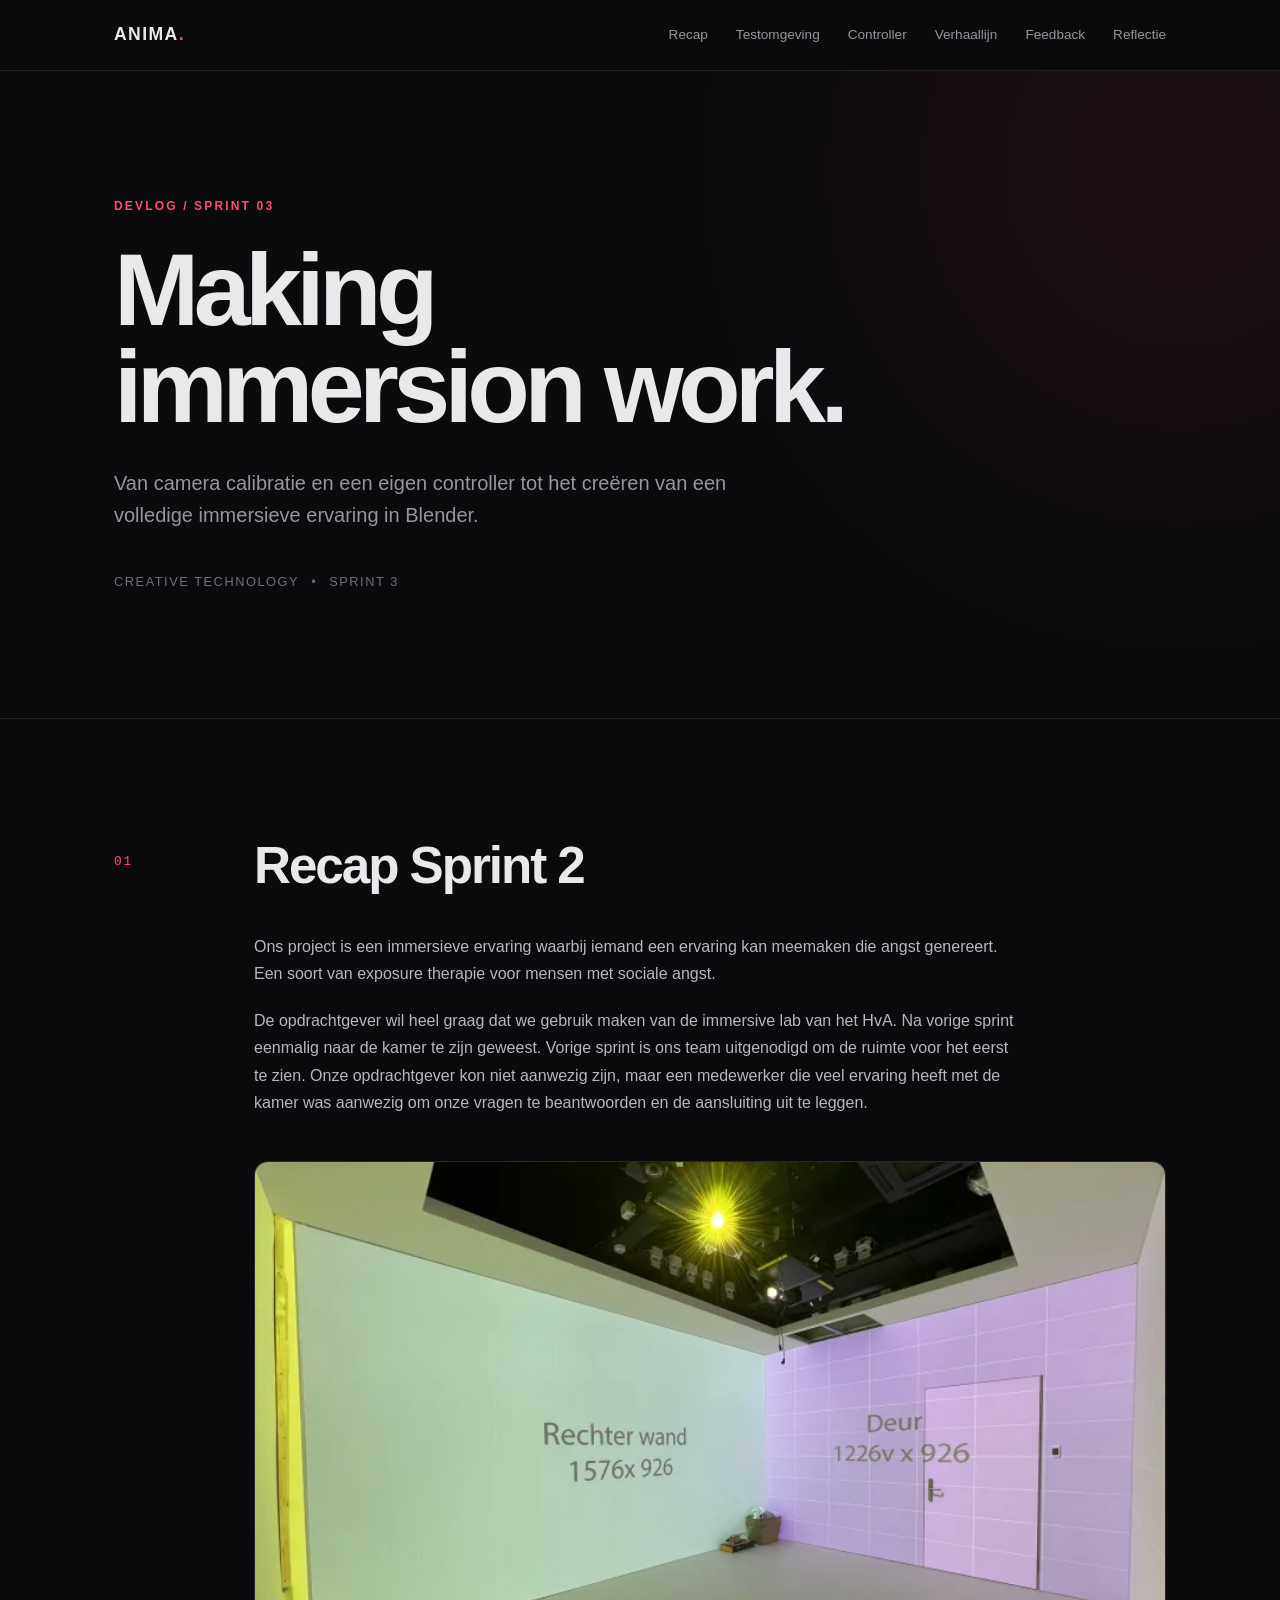
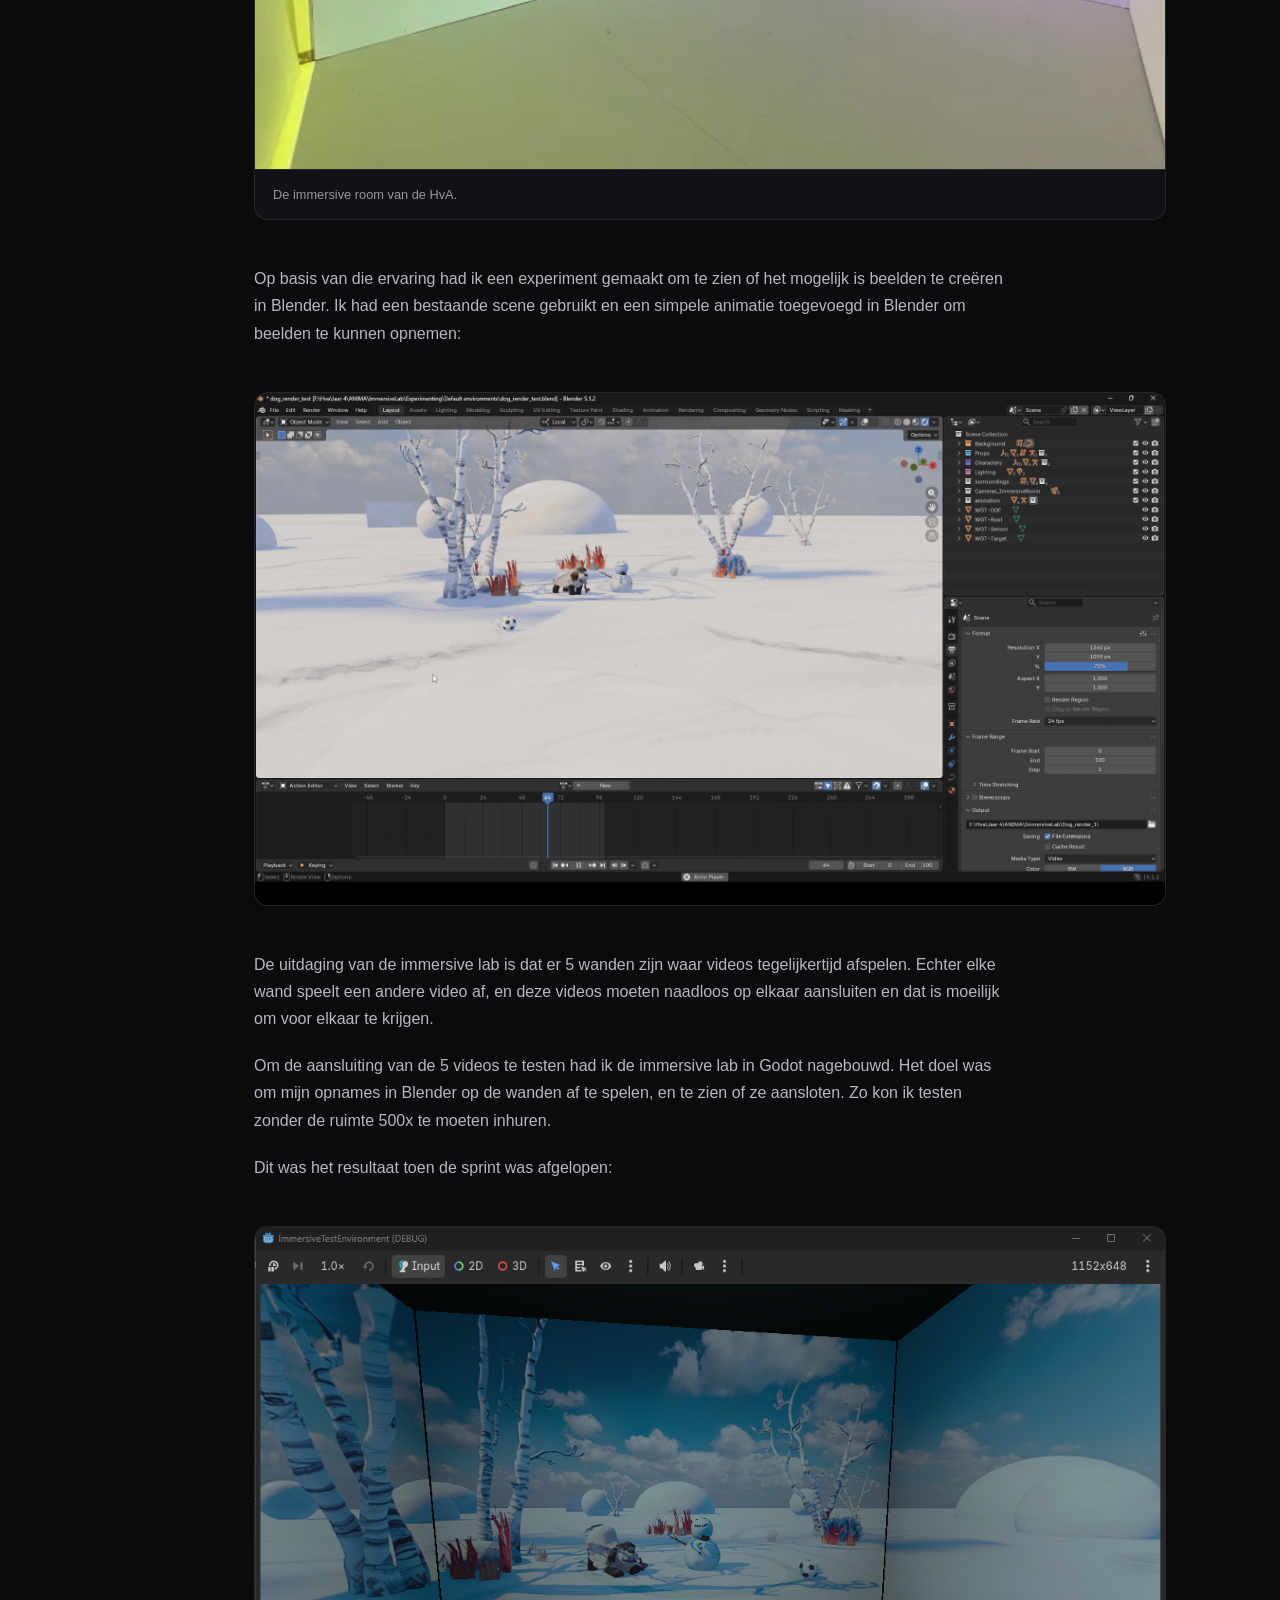
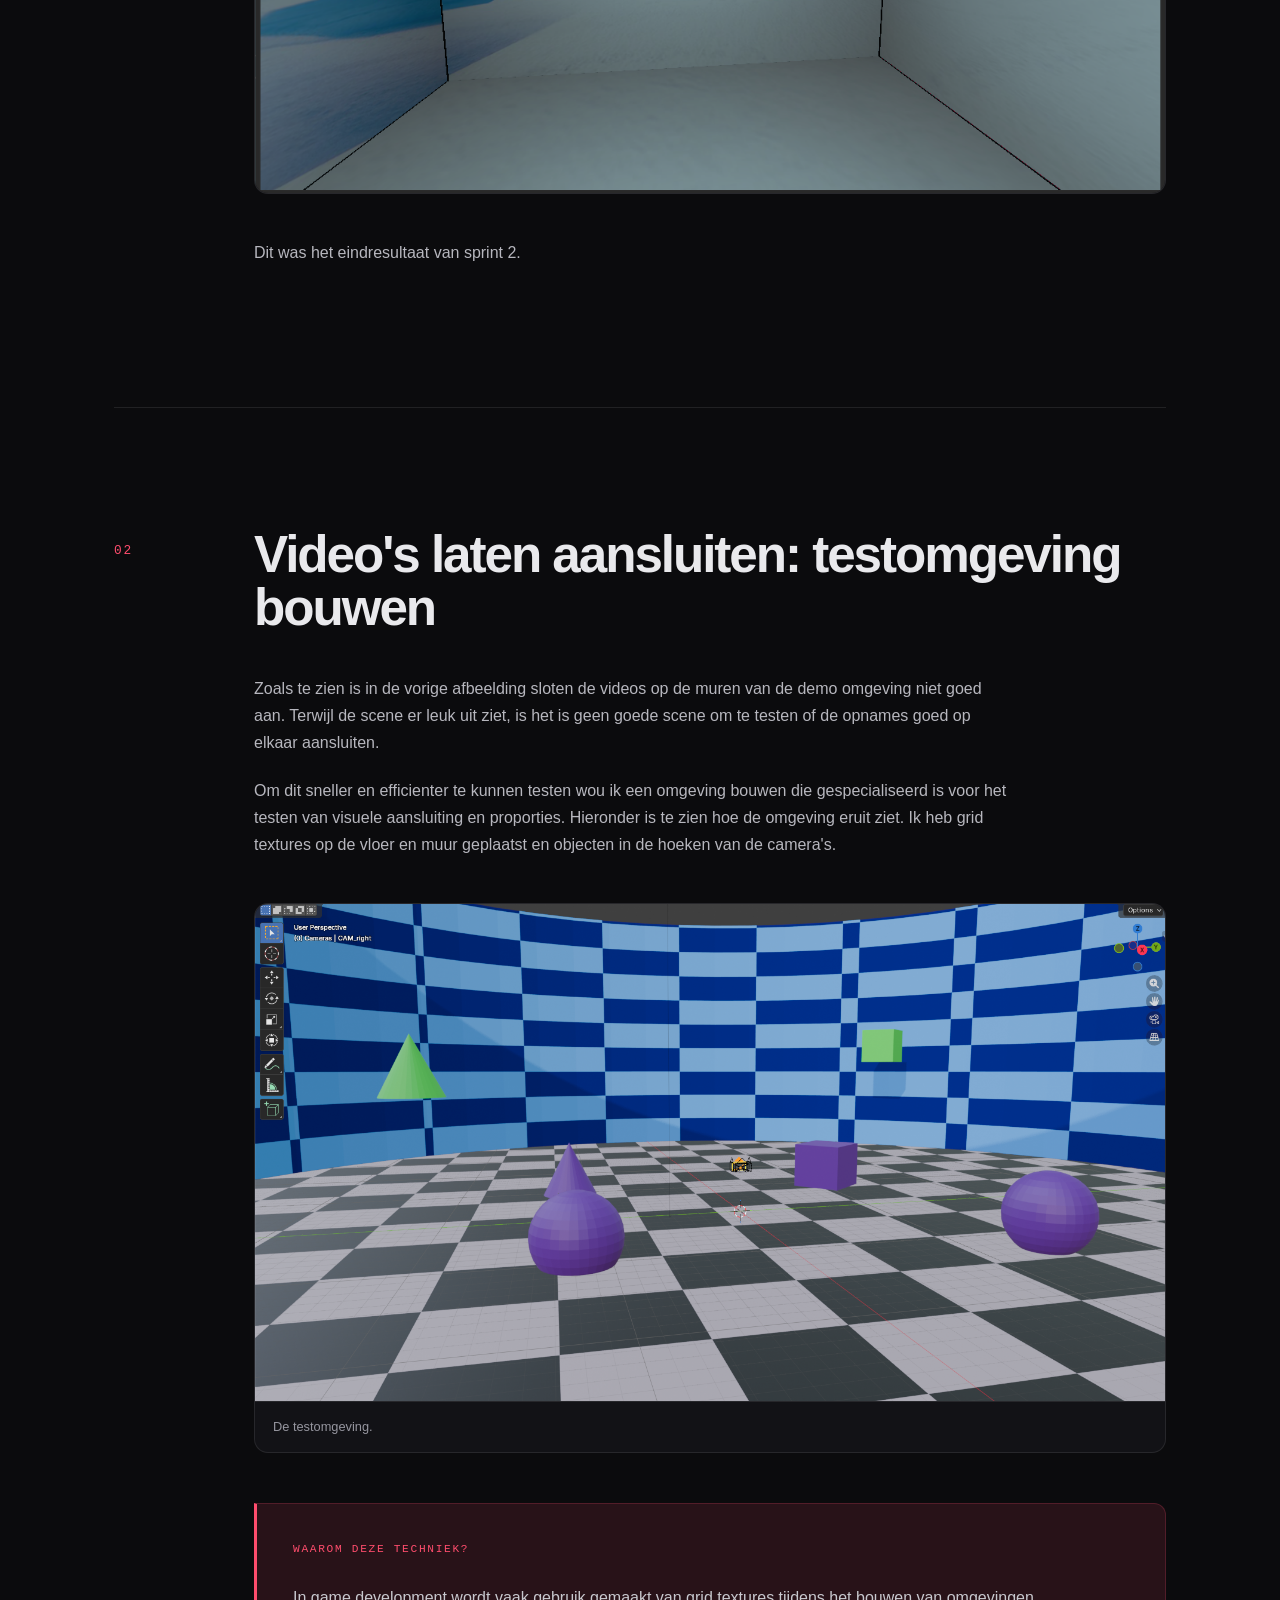
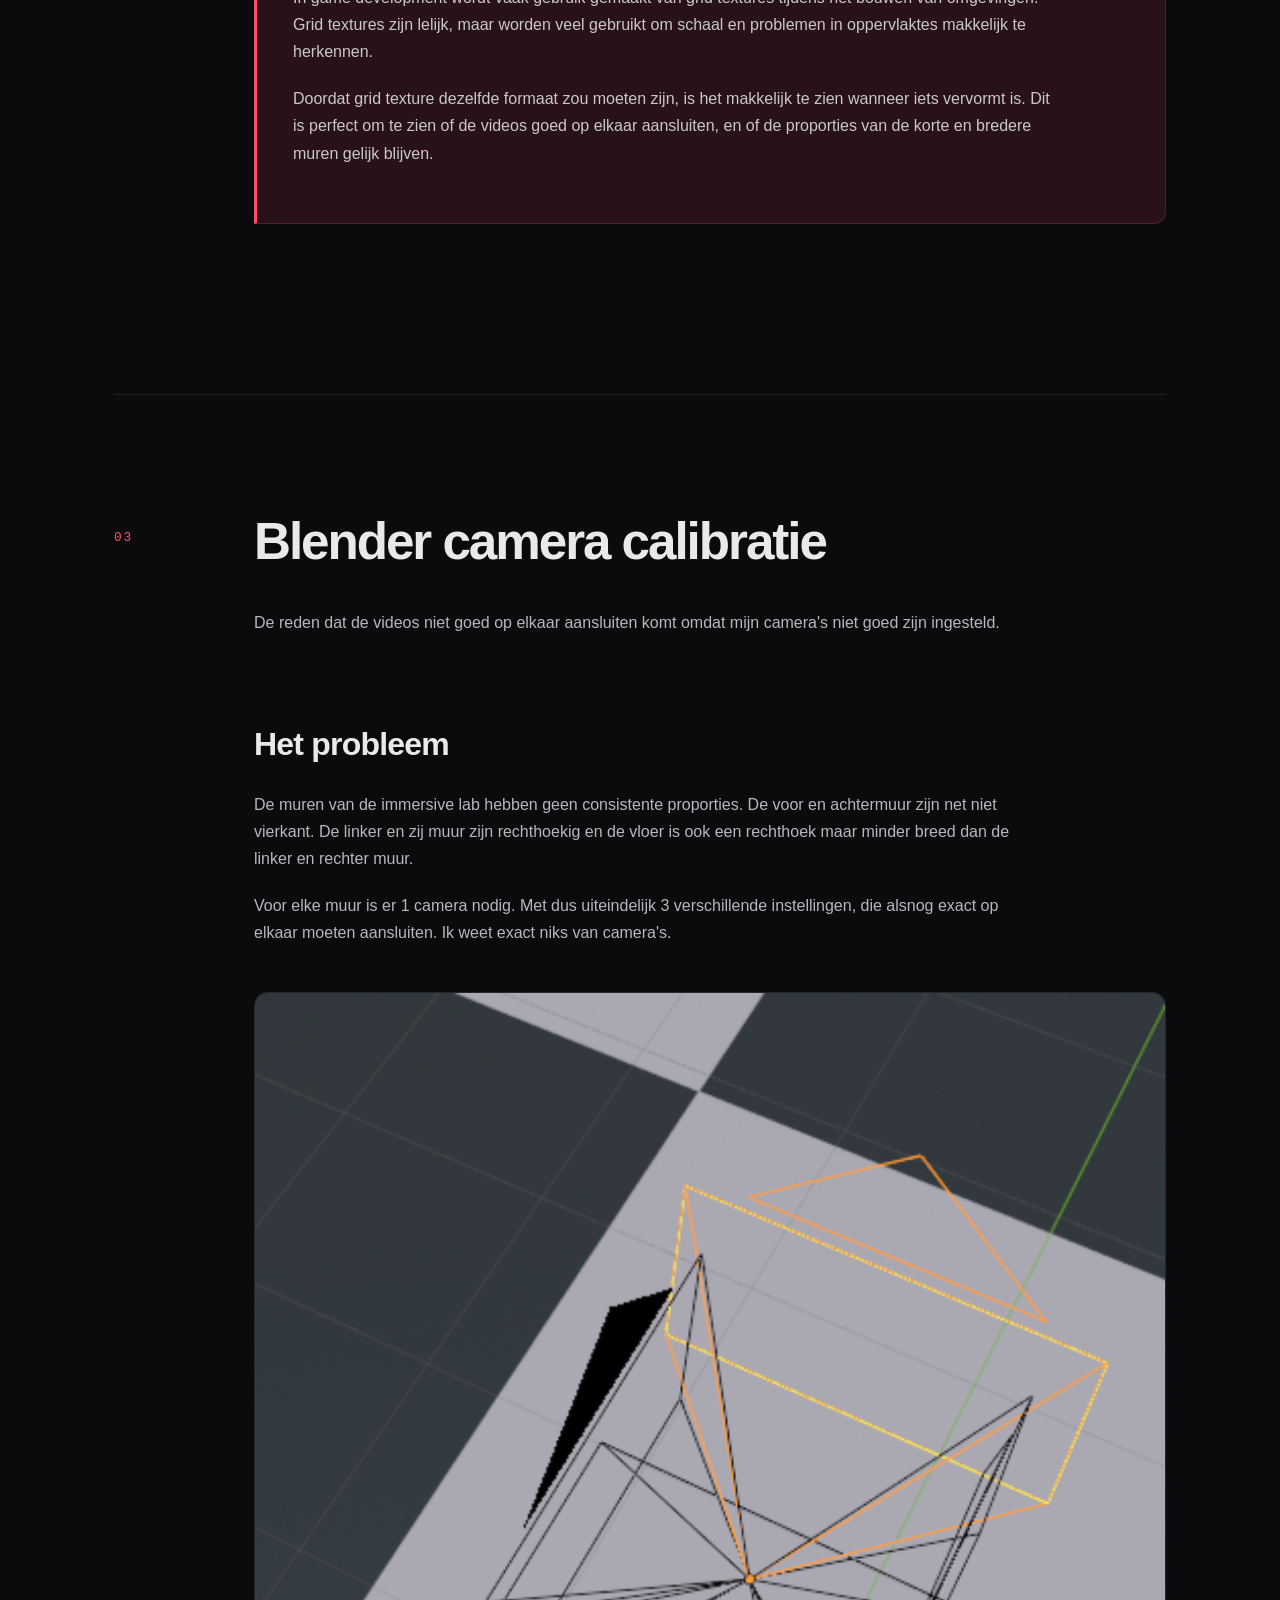
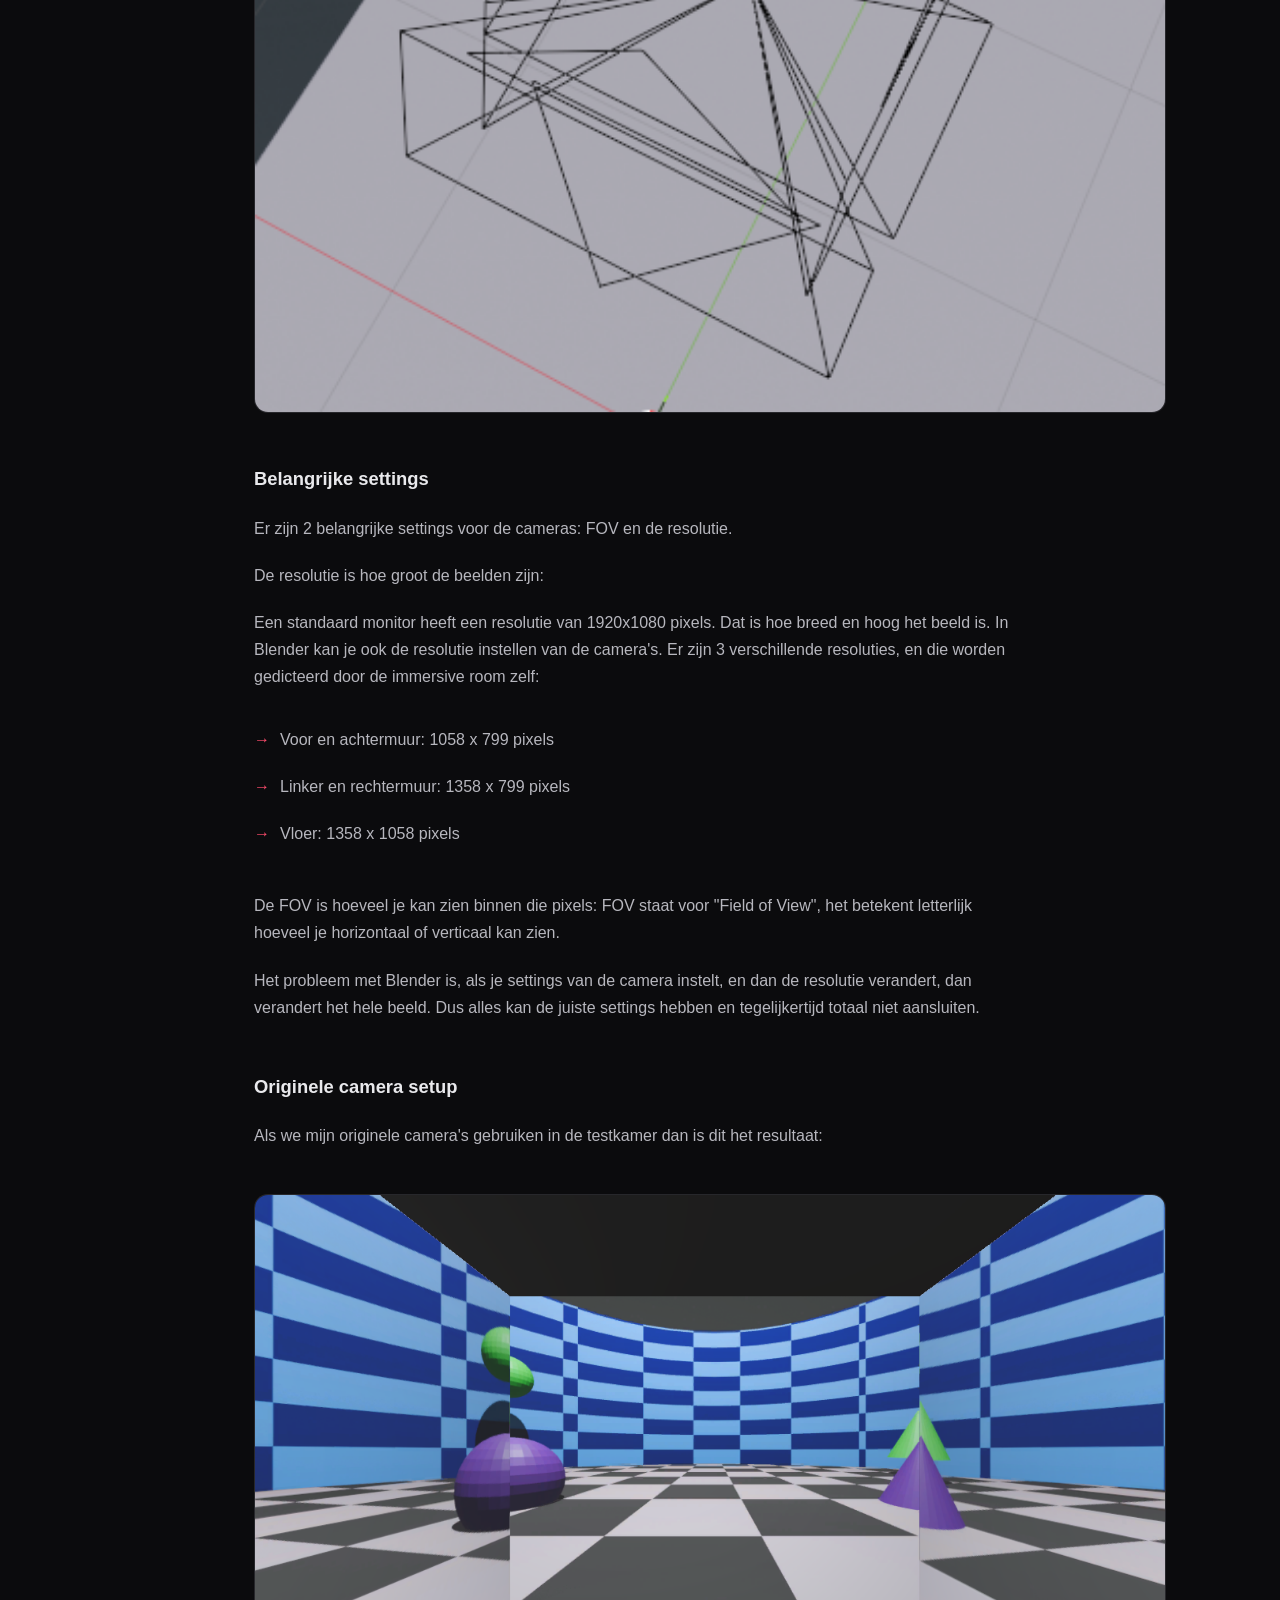
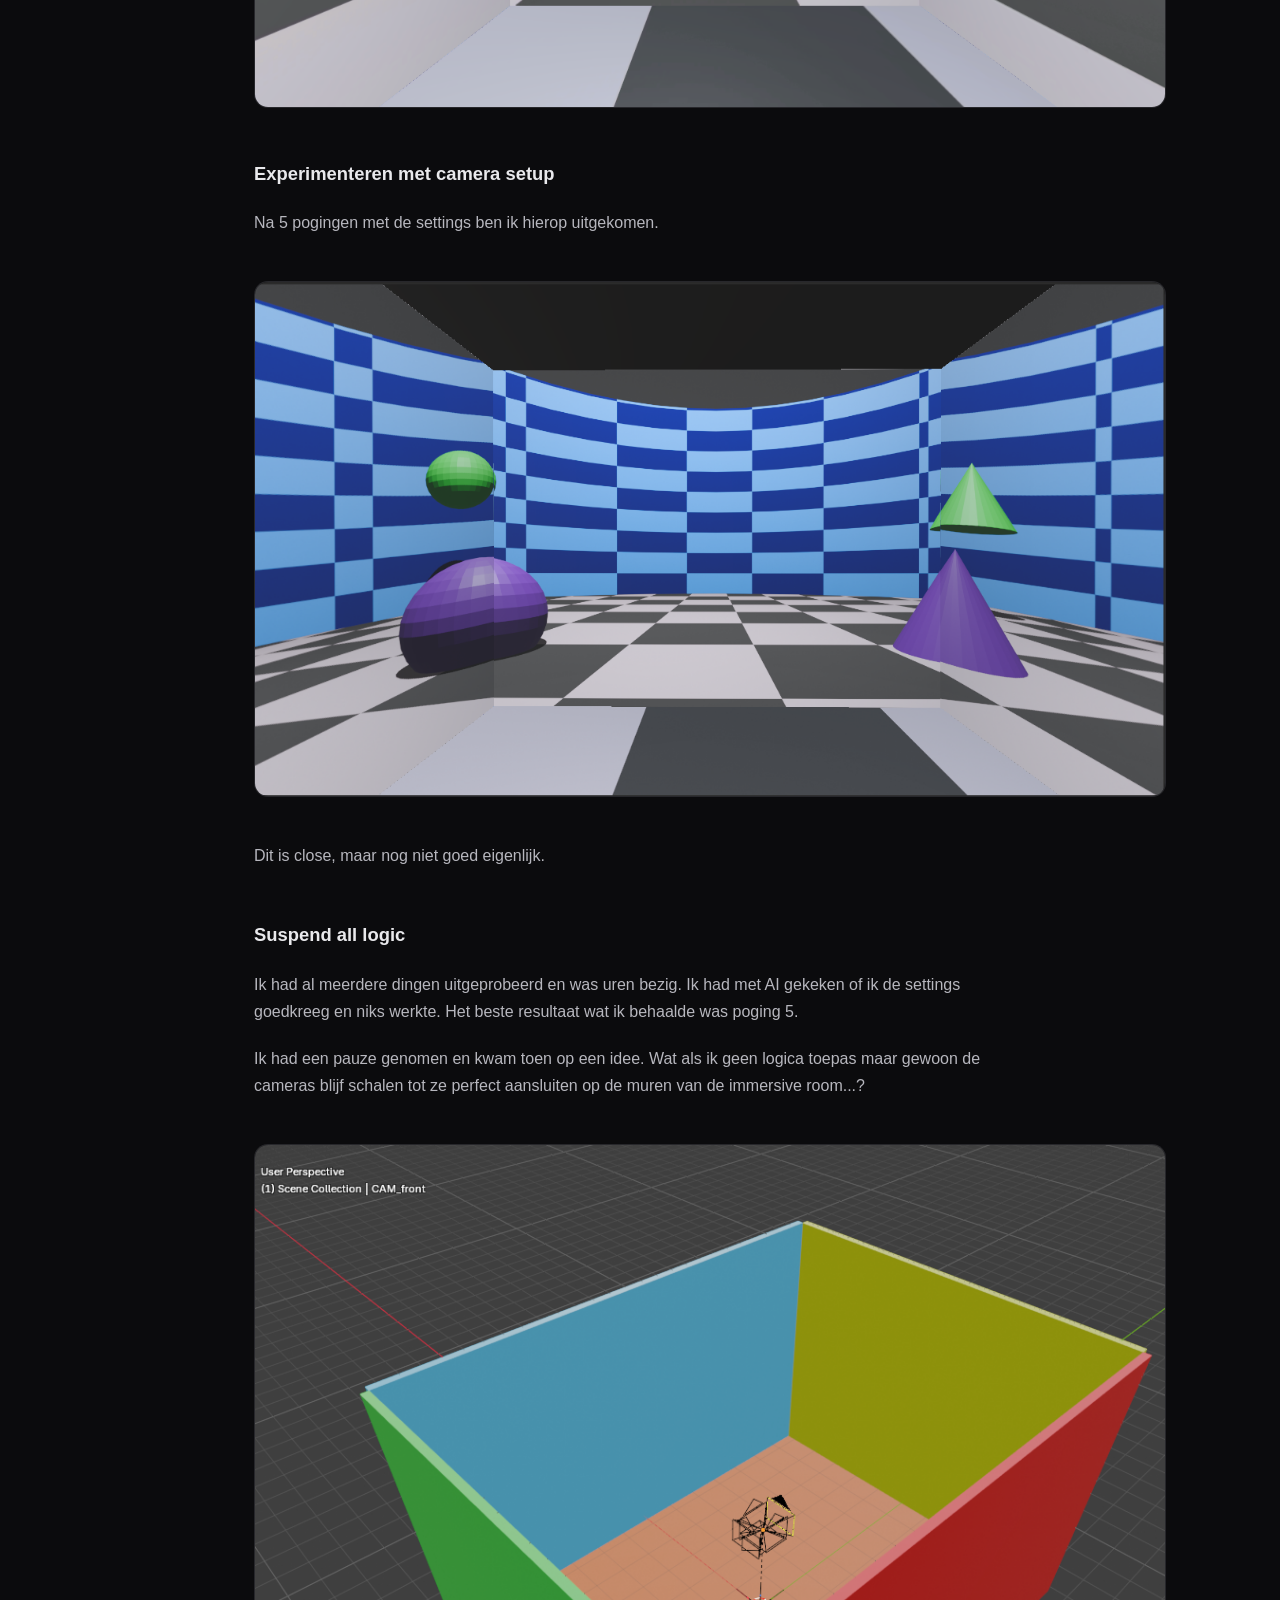
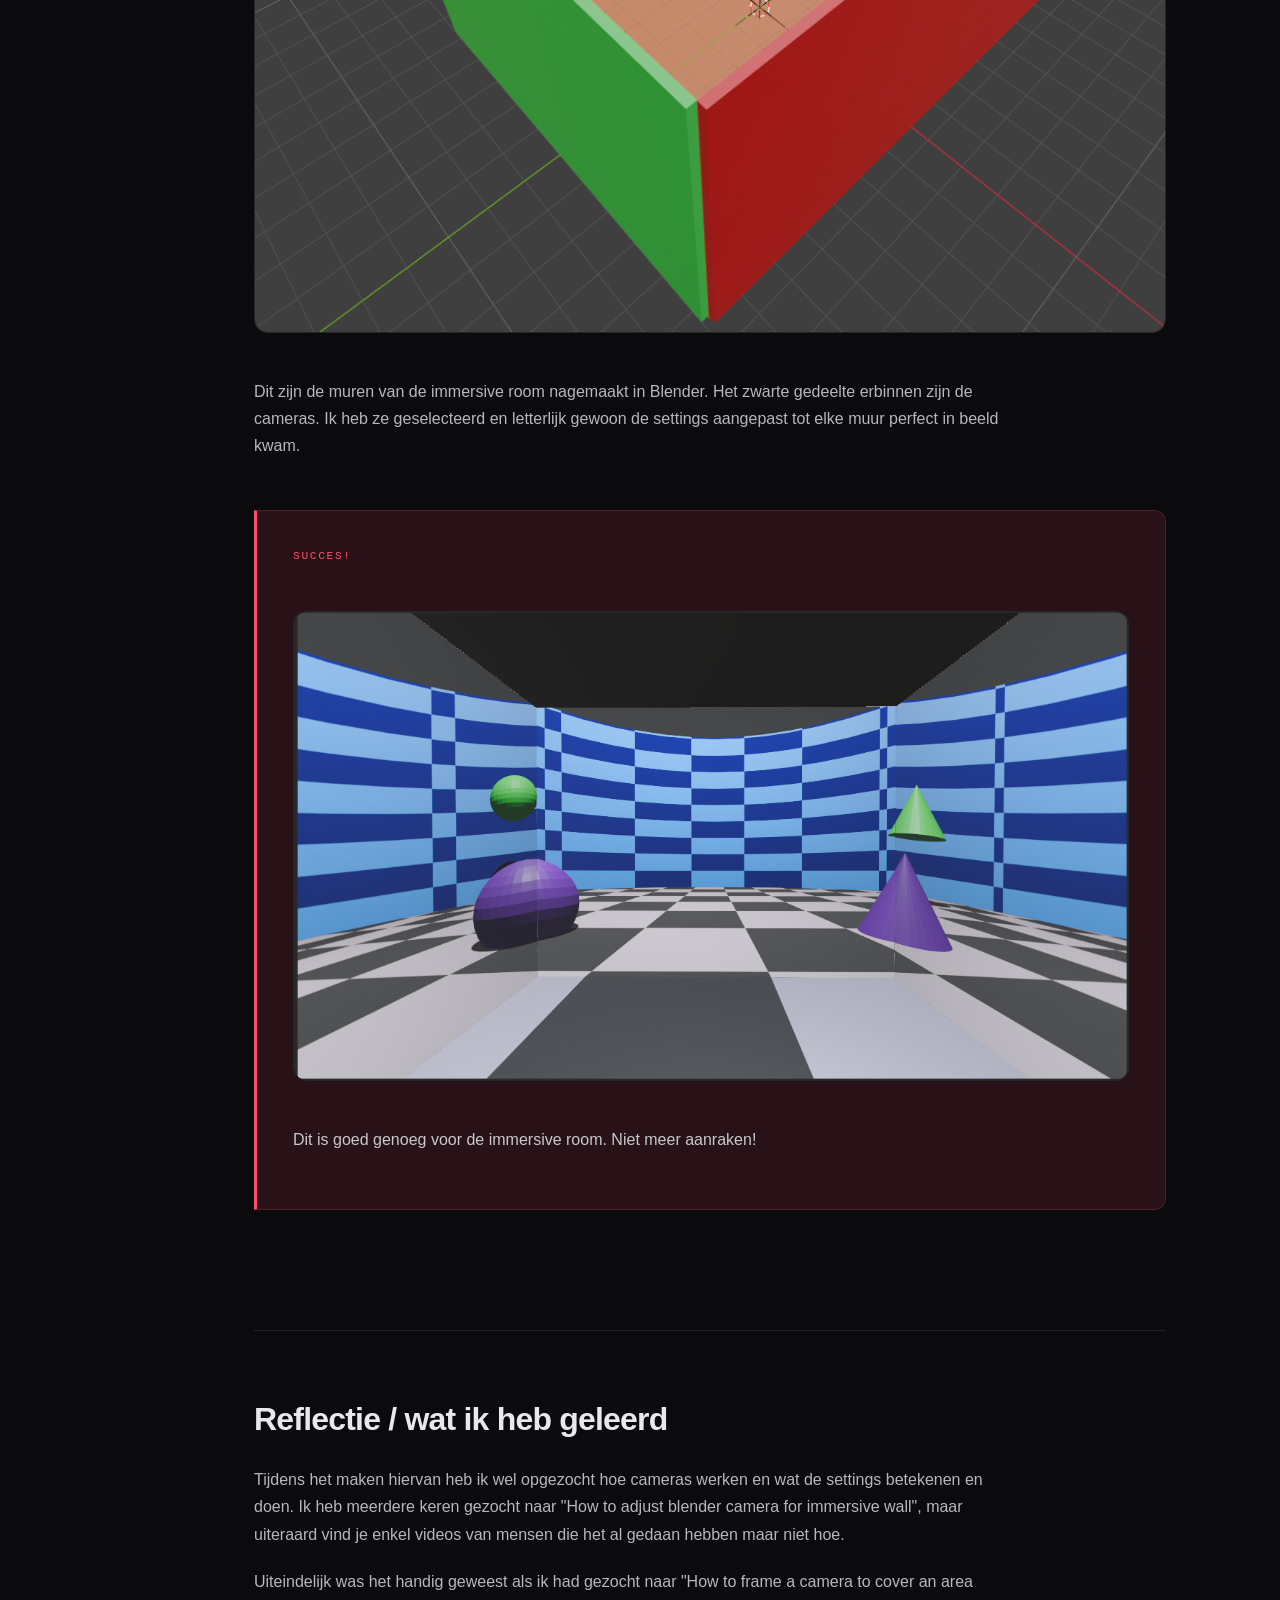
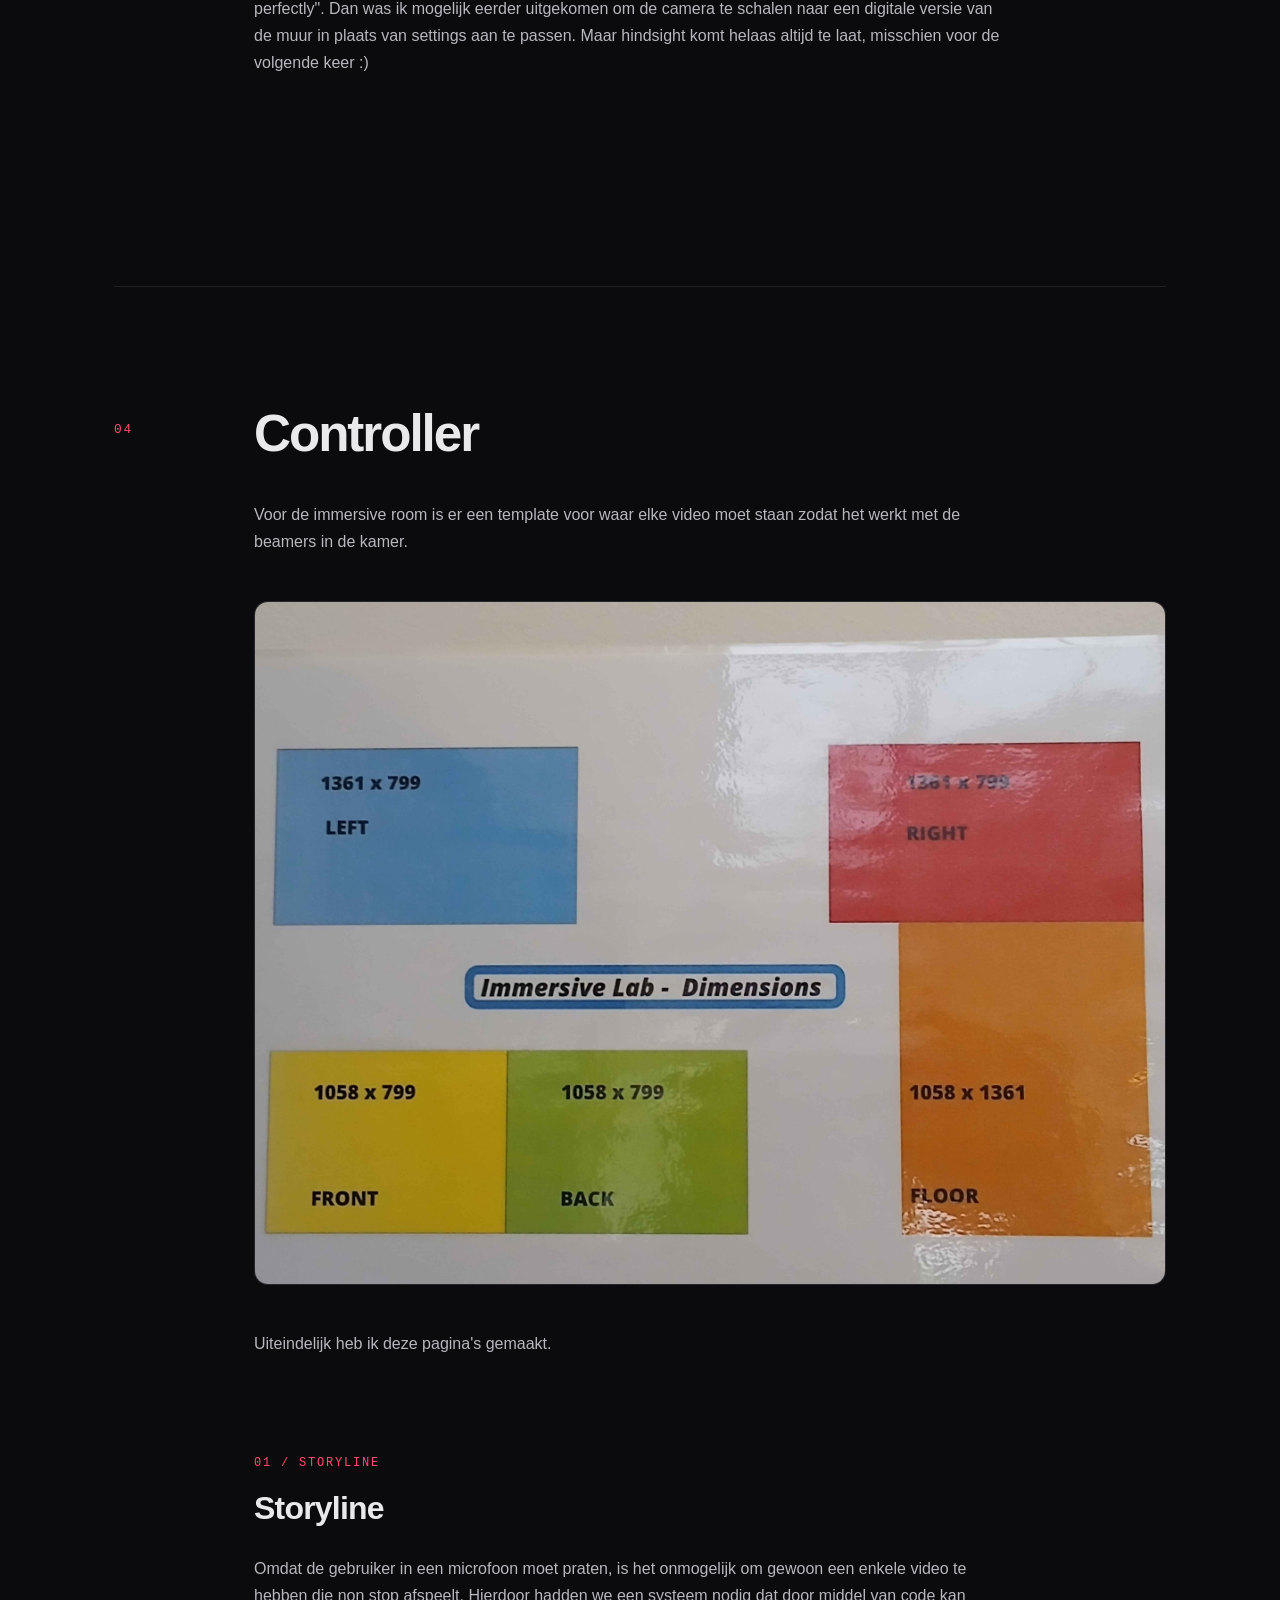
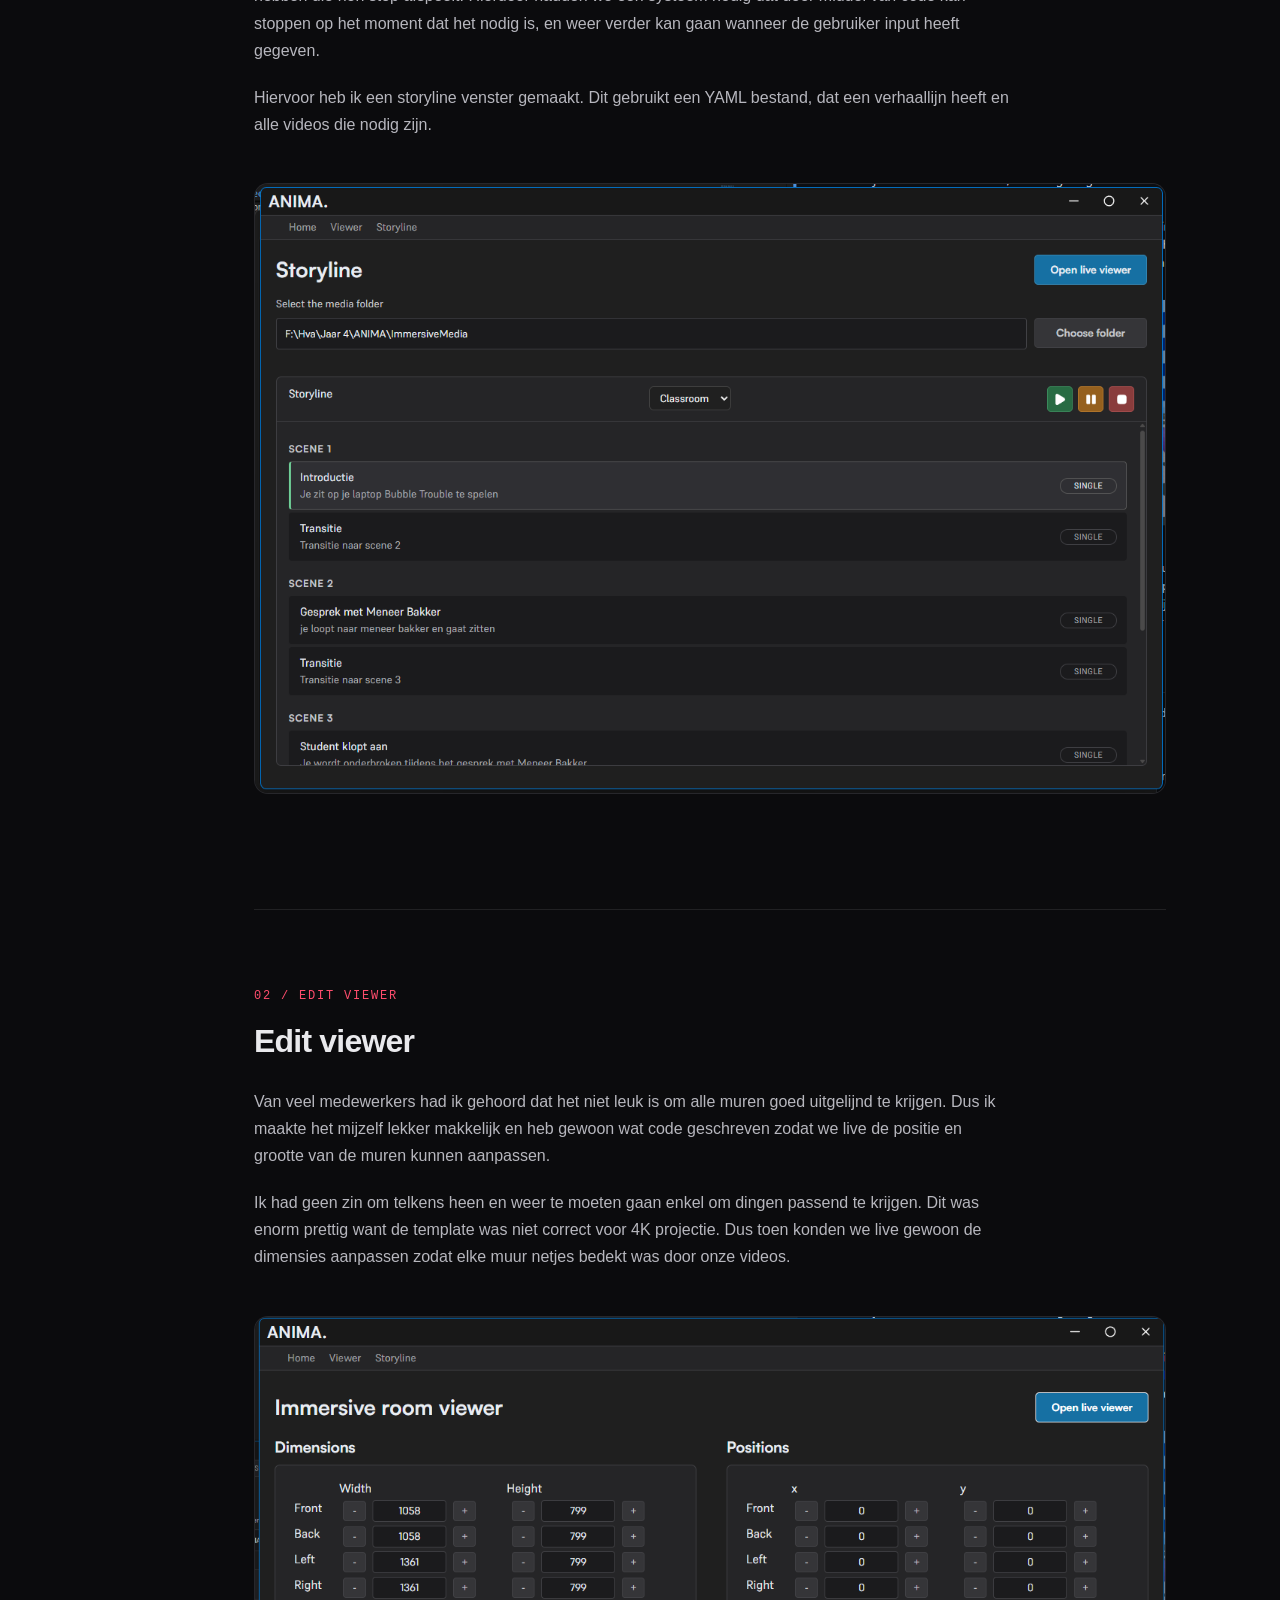
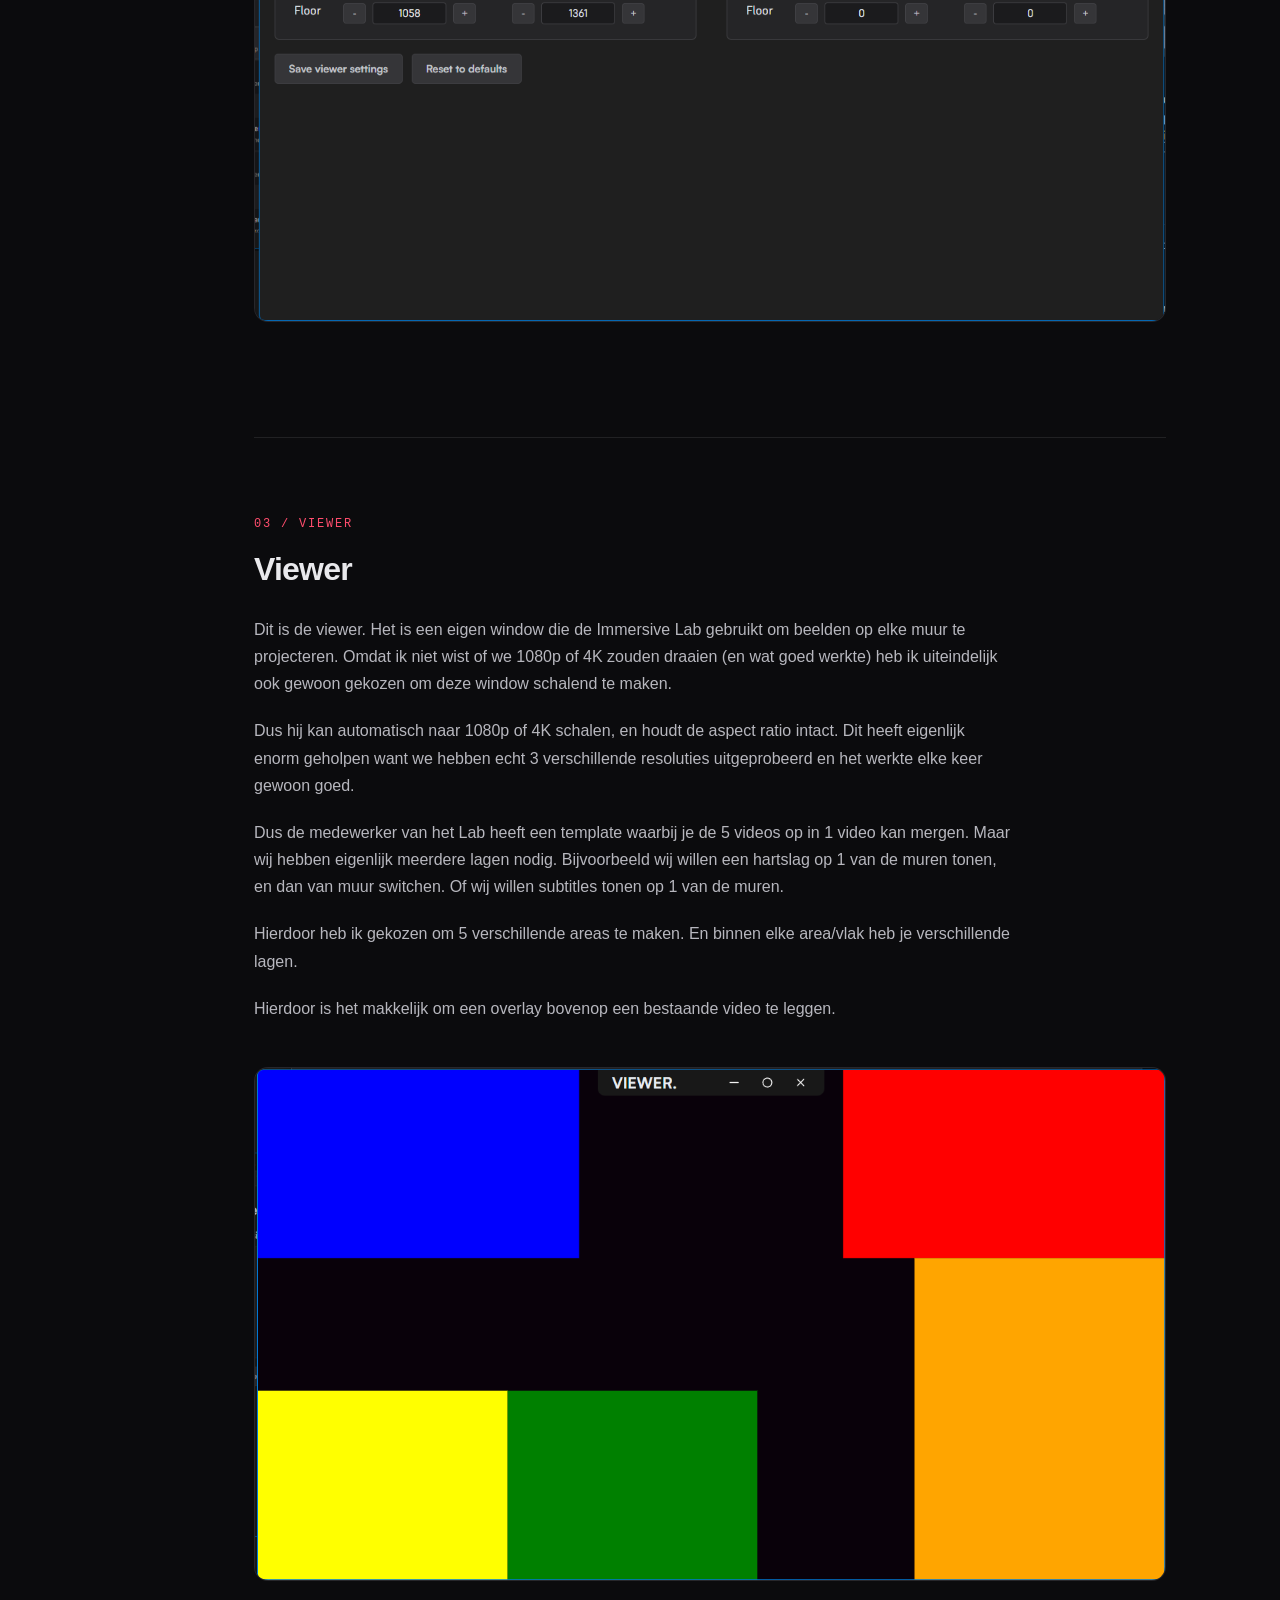
==== sprint3.html @ 54374f78 "feat: sprint 3 devlog" ====
<!DOCTYPE html>
<html lang="nl">
<head>
    <meta charset="UTF-8">
    <meta name="viewport" content="width=device-width, initial-scale=1.0">

    <title>DevLog — Sprint 3 | ANIMA</title>

    <link rel="stylesheet" href="style.css">
</head>

<body>

    <!-- Navigation -->
    <nav class="navbar">
        <div class="nav-container">
            <a href="#" class="logo">ANIMA<span>.</span></a>

            <div class="nav-links">
                <a href="#recap">Recap</a>
                <a href="#testomgeving">Testomgeving</a>
                <a href="#controller">Controller</a>
                <a href="#verhaallijn">Verhaallijn</a>
                <a href="#testen">Feedback</a>
                <a href="#reflectie">Reflectie</a>
            </div>
        </div>
    </nav>


    <!-- Hero -->
    <header class="hero">
        <div class="hero-content">

            <div class="eyebrow">
                DEVLOG / SPRINT 03
            </div>

            <h1>
                Making immersion work.
            </h1>

            <p class="hero-description">
                Van camera calibratie en een eigen controller tot het creëren
                van een volledige immersieve ervaring in Blender.
            </p>

            <div class="hero-meta">
                <span>Creative Technology</span>
                <span>•</span>
                <span>Sprint 3</span>
            </div>

        </div>
    </header>


    <main class="content">


        <!-- Recap Sprint 2 -->
        <section id="recap" class="section">

            <div class="section-number">01</div>

            <div class="section-content">

                <h2>Recap Sprint 2</h2>

                <p>
                    Ons project is een immersieve ervaring waarbij iemand een
                    ervaring kan meemaken die angst genereert. Een soort van
                    exposure therapie voor mensen met sociale angst.
                </p>

                <p>
                    De opdrachtgever wil heel graag dat we gebruik maken van
                    de immersive lab van het HvA. Na vorige sprint eenmalig naar
                    de kamer te zijn geweest. Vorige sprint is ons team
                    uitgenodigd om de ruimte voor het eerst te zien. Onze
                    opdrachtgever kon niet aanwezig zijn, maar een medewerker
                    die veel ervaring heeft met de kamer was aanwezig om onze
                    vragen te beantwoorden en de aansluiting uit te leggen.
                </p>

                <figure class="image-card large">
                    <img
                        src="images/sprint1/immersive_studio.png"
                        alt="Immersive room van de HvA"
                    >
                    <figcaption>
                        De immersive room van de HvA.
                    </figcaption>
                </figure>

                <p>
                    Op basis van die ervaring had ik een experiment gemaakt om
                    te zien of het mogelijk is beelden te creëren in Blender.
                    Ik had een bestaande scene gebruikt en een simpele animatie
                    toegevoegd in Blender om beelden te kunnen opnemen:
                </p>

                <figure class="image-card large">
                    <img
                        src="images/sprint2/animation.gif"
                        alt="Eerste Blender animatie"
                    >
                </figure>

                <p>
                    De uitdaging van de immersive lab is dat er 5 wanden zijn
                    waar videos tegelijkertijd afspelen. Echter elke wand
                    speelt een andere video af, en deze videos moeten naadloos
                    op elkaar aansluiten en dat is moeilijk om voor elkaar te
                    krijgen.
                </p>

                <p>
                    Om de aansluiting van de 5 videos te testen had ik de
                    immersive lab in Godot nagebouwd. Het doel was om mijn
                    opnames in Blender op de wanden af te spelen, en te zien
                    of ze aansloten. Zo kon ik testen zonder de ruimte 500x
                    te moeten inhuren.
                </p>

                <p>
                    Dit was het resultaat toen de sprint was afgelopen:
                </p>

                <figure class="image-card large">
                    <img
                        src="images/sprint2/godot_immersive%20room.png"
                        alt="Immersive room nagebouwd in Godot"
                    >
                </figure>

                <p>
                    Dit was het eindresultaat van sprint 2.
                </p>

            </div>
        </section>



        <!-- Testomgeving -->
        <section id="testomgeving" class="section">

            <div class="section-number">02</div>

            <div class="section-content">

                <h2>Video's laten aansluiten: testomgeving bouwen</h2>

                <p>
                    Zoals te zien is in de vorige afbeelding sloten de videos
                    op de muren van de demo omgeving niet goed aan. Terwijl de
                    scene er leuk uit ziet, is het is geen goede scene om te
                    testen of de opnames goed op elkaar aansluiten.
                </p>

                <p>
                    Om dit sneller en efficienter te kunnen testen wou ik een
                    omgeving bouwen die gespecialiseerd is voor het testen van
                    visuele aansluiting en proporties. Hieronder is te zien
                    hoe de omgeving eruit ziet. Ik heb grid textures op de
                    vloer en muur geplaatst en objecten in de hoeken van de
                    camera's.
                </p>

                <figure class="image-card large">
                    <img
                        src="images/sprint3/calibration_room.png"
                        alt="Testomgeving met grid textures"
                    >
                    <figcaption>
                        De testomgeving.
                    </figcaption>
                </figure>

                <div class="concept-box">

                    <span class="concept-label">WAAROM DEZE TECHNIEK?</span>

                    <p>
                        In game development wordt vaak gebruik gemaakt van
                        grid textures tijdens het bouwen van omgevingen.
                        Grid textures zijn lelijk, maar worden veel gebruikt
                        om schaal en problemen in oppervlaktes makkelijk te
                        herkennen.
                    </p>

                    <p>
                        Doordat grid texture dezelfde formaat zou moeten
                        zijn, is het makkelijk te zien wanneer iets vervormt
                        is. Dit is perfect om te zien of de videos goed op
                        elkaar aansluiten, en of de proporties van de korte
                        en bredere muren gelijk blijven.
                    </p>

                </div>

            </div>
        </section>



        <!-- Camera calibratie -->
        <section id="camera" class="section">

            <div class="section-number">03</div>

            <div class="section-content">

                <h2>Blender camera calibratie</h2>

                <p>
                    De reden dat de videos niet goed op elkaar aansluiten
                    komt omdat mijn camera's niet goed zijn ingesteld.
                </p>


                <article class="process-step">

                    <h3>Het probleem</h3>

                    <p>
                        De muren van de immersive lab hebben geen consistente
                        proporties. De voor en achtermuur zijn net niet
                        vierkant. De linker en zij muur zijn rechthoekig en
                        de vloer is ook een rechthoek maar minder breed dan
                        de linker en rechter muur.
                    </p>

                    <p>
                        Voor elke muur is er 1 camera nodig. Met dus
                        uiteindelijk 3 verschillende instellingen, die
                        alsnog exact op elkaar moeten aansluiten. Ik weet
                        exact niks van camera's.
                    </p>

                    <figure class="image-card large">
                        <img
                            src="images/sprint3/cameras.png"
                            alt="Camera's voor de verschillende muren"
                        >
                    </figure>


                    <h4 class="subheading">Belangrijke settings</h4>

                    <p>
                        Er zijn 2 belangrijke settings voor de cameras:
                        FOV en de resolutie.
                    </p>

                    <p>
                        De resolutie is hoe groot de beelden zijn:
                    </p>

                    <p>
                        Een standaard monitor heeft een resolutie van
                        1920x1080 pixels. Dat is hoe breed en hoog het beeld
                        is. In Blender kan je ook de resolutie instellen van
                        de camera's. Er zijn 3 verschillende resoluties, en
                        die worden gedicteerd door de immersive room zelf:
                    </p>

                    <ul class="feature-list">
                        <li>Voor en achtermuur: 1058 x 799 pixels</li>
                        <li>Linker en rechtermuur: 1358 x 799 pixels</li>
                        <li>Vloer: 1358 x 1058 pixels</li>
                    </ul>

                    <p>
                        De FOV is hoeveel je kan zien binnen die pixels:
                        FOV staat voor "Field of View", het betekent
                        letterlijk hoeveel je horizontaal of verticaal
                        kan zien.
                    </p>

                    <p>
                        Het probleem met Blender is, als je settings van de
                        camera instelt, en dan de resolutie verandert, dan
                        verandert het hele beeld. Dus alles kan de juiste
                        settings hebben en tegelijkertijd totaal niet
                        aansluiten.
                    </p>


                    <h4 class="subheading">Originele camera setup</h4>

                    <p>
                        Als we mijn originele camera's gebruiken in de
                        testkamer dan is dit het resultaat:
                    </p>

                    <figure class="image-card large">
                        <img
                            src="images/sprint3/attempt1.png"
                            alt="Originele camera setup"
                        >
                    </figure>


                    <h4 class="subheading">Experimenteren met camera setup</h4>

                    <p>
                        Na 5 pogingen met de settings ben ik hierop uitgekomen.
                    </p>

                    <figure class="image-card large">
                        <img
                            src="images/sprint3/attempt5.png"
                            alt="Vijfde poging van de camera setup"
                        >
                    </figure>

                    <p>
                        Dit is close, maar nog niet goed eigenlijk.
                    </p>


                    <h4 class="subheading">Suspend all logic</h4>

                    <p>
                        Ik had al meerdere dingen uitgeprobeerd en was uren
                        bezig. Ik had met AI gekeken of ik de settings
                        goedkreeg en niks werkte. Het beste resultaat wat ik
                        behaalde was poging 5.
                    </p>

                    <p>
                        Ik had een pauze genomen en kwam toen op een idee.
                        Wat als ik geen logica toepas maar gewoon de cameras
                        blijf schalen tot ze perfect aansluiten op de muren
                        van de immersive room...?
                    </p>

                    <figure class="image-card large">
                        <img
                            src="images/sprint3/blender_base.png"
                            alt="Blender basis met de muren van de immersive room"
                        >
                    </figure>

                    <p>
                        Dit zijn de muren van de immersive room nagemaakt in
                        Blender. Het zwarte gedeelte erbinnen zijn de cameras.
                        Ik heb ze geselecteerd en letterlijk gewoon de
                        settings aangepast tot elke muur perfect in beeld kwam.
                    </p>


                    <div class="concept-box">

                        <span class="concept-label">SUCCES!</span>

                        <figure class="image-card large">
                            <img
                                src="images/sprint3/attempt6.png"
                                alt="Zesde poging van de camera setup"
                            >
                        </figure>

                        <p>
                            Dit is goed genoeg voor de immersive room.
                            Niet meer aanraken!
                        </p>

                    </div>

                </article>


                <article class="process-step">

                    <h3>Reflectie / wat ik heb geleerd</h3>

                    <p>
                        Tijdens het maken hiervan heb ik wel opgezocht hoe
                        cameras werken en wat de settings betekenen en doen.
                        Ik heb meerdere keren gezocht naar "How to adjust
                        blender camera for immersive wall", maar uiteraard
                        vind je enkel videos van mensen die het al gedaan
                        hebben maar niet hoe.
                    </p>

                    <p>
                        Uiteindelijk was het handig geweest als ik had
                        gezocht naar "How to frame a camera to cover an area
                        perfectly". Dan was ik mogelijk eerder uitgekomen om
                        de camera te schalen naar een digitale versie van de
                        muur in plaats van settings aan te passen. Maar
                        hindsight komt helaas altijd te laat, misschien voor
                        de volgende keer :)
                    </p>

                </article>

            </div>
        </section>



        <!-- Controller -->
        <section id="controller" class="section">

            <div class="section-number">04</div>

            <div class="section-content">

                <h2>Controller</h2>

                <p>
                    Voor de immersive room is er een template voor waar elke
                    video moet staan zodat het werkt met de beamers in de kamer.
                </p>

                <figure class="image-card large">
                    <img
                        src="images/sprint2/IR_dimensions.jpg"
                        alt="Template met de afmetingen van de immersive room"
                    >
                </figure>

                <p>
                    Uiteindelijk heb ik deze pagina's gemaakt.
                </p>


                <article class="process-step">

                    <div class="step-label">
                        <span>01 / STORYLINE</span>
                    </div>

                    <h3>Storyline</h3>

                    <p>
                        Omdat de gebruiker in een microfoon moet praten, is het
                        onmogelijk om gewoon een enkele video te hebben die
                        non stop afspeelt. Hierdoor hadden we een systeem nodig
                        dat door middel van code kan stoppen op het moment dat
                        het nodig is, en weer verder kan gaan wanneer de
                        gebruiker input heeft gegeven.
                    </p>

                    <p>
                        Hiervoor heb ik een storyline venster gemaakt. Dit
                        gebruikt een YAML bestand, dat een verhaallijn heeft
                        en alle videos die nodig zijn.
                    </p>

                    <figure class="image-card large">
                        <img
                            src="images/sprint3/storyline.png"
                            alt="Storyline controller"
                        >
                    </figure>

                </article>


                <article class="process-step">

                    <div class="step-label">
                        <span>02 / EDIT VIEWER</span>
                    </div>

                    <h3>Edit viewer</h3>

                    <p>
                        Van veel medewerkers had ik gehoord dat het niet leuk
                        is om alle muren goed uitgelijnd te krijgen. Dus ik
                        maakte het mijzelf lekker makkelijk en heb gewoon wat
                        code geschreven zodat we live de positie en grootte
                        van de muren kunnen aanpassen.
                    </p>

                    <p>
                        Ik had geen zin om telkens heen en weer te moeten gaan
                        enkel om dingen passend te krijgen. Dit was enorm
                        prettig want de template was niet correct voor 4K
                        projectie. Dus toen konden we live gewoon de dimensies
                        aanpassen zodat elke muur netjes bedekt was door onze
                        videos.
                    </p>

                    <figure class="image-card large">
                        <img
                            src="images/sprint3/ViewerEdit.png"
                            alt="Edit viewer voor het aanpassen van muren"
                        >
                    </figure>

                </article>


                <article class="process-step">

                    <div class="step-label">
                        <span>03 / VIEWER</span>
                    </div>

                    <h3>Viewer</h3>

                    <p>
                        Dit is de viewer. Het is een eigen window die de
                        Immersive Lab gebruikt om beelden op elke muur te
                        projecteren. Omdat ik niet wist of we 1080p of 4K
                        zouden draaien (en wat goed werkte) heb ik uiteindelijk
                        ook gewoon gekozen om deze window schalend te maken.
                    </p>

                    <p>
                        Dus hij kan automatisch naar 1080p of 4K schalen, en
                        houdt de aspect ratio intact. Dit heeft eigenlijk
                        enorm geholpen want we hebben echt 3 verschillende
                        resoluties uitgeprobeerd en het werkte elke keer
                        gewoon goed.
                    </p>

                    <p>
                        Dus de medewerker van het Lab heeft een template
                        waarbij je de 5 videos op in 1 video kan mergen.
                        Maar wij hebben eigenlijk meerdere lagen nodig.
                        Bijvoorbeeld wij willen een hartslag op 1 van de muren
                        tonen, en dan van muur switchen. Of wij willen
                        subtitles tonen op 1 van de muren.
                    </p>

                    <p>
                        Hierdoor heb ik gekozen om 5 verschillende areas te
                        maken. En binnen elke area/vlak heb je verschillende
                        lagen.
                    </p>

                    <p>
                        Hierdoor is het makkelijk om een overlay bovenop een
                        bestaande video te leggen.
                    </p>

                    <figure class="image-card large">
                        <img
                            src="images/sprint3/viewer.png"
                            alt="De zelfgemaakte immersive room viewer"
                        >
                    </figure>

                </article>


                <div class="concept-box">

                    <span class="concept-label">WAAROM HEB IK DEZE KEUZES GEMAAKT?</span>

                    <p>
                        Als ICT'er is het makkelijk om backups te bouwen.
                        Ik vind het efficienter om een kleine functionaliteit
                        te bouwen waarbij je live kan troubleshooten.
                    </p>

                    <p>
                        Tevens is het project niet super lang en halverwege
                        zijn we pas begonnen bij de immersive lab. Ik wou
                        niet telkens langskomen, oh beelden zijn niet goed,
                        en weer terugkomen.
                    </p>

                    <p>
                        Dankzij al deze dingen is het makkelijk geweest om
                        aanpassingen te maken en daar notities over te maken.
                    </p>

                    <p>
                        En het storyline gedeelte was ook gewoon noodzakelijk
                        om het als geheel te laten werken. Deze applicatie
                        wordt de uiteindelijk "brain" van het systeem dat
                        alles gezamenlijk kan aansturen.
                    </p>

                </div>

            </div>
        </section>



        <!-- Verhaallijn -->
        <section id="verhaallijn" class="section">

            <div class="section-number">05</div>

            <div class="section-content">

                <h2>Verhaallijn aanpassen</h2>

                <p>
                    Voor de immersive room wilt onze opdrachtgever
                    (Barbara, docent HvA) graag 1 uitgewerkt scenario hebben
                    waar je als gebruiker doorheen kan lopen. Een teamgenoot
                    had een scenario verzonnen; mijn taak was om deze scenario
                    visueel na te maken.
                </p>

                <p>
                    Origineel was de verhaallijn voornamelijk 1 lopend gesprek.
                    Ik heb besloten om een gescripte scene te creëren voordat
                    het gesprek begint. Dit gebeurt vooraf elk gesprek en
                    duurt 10 tot 30 seconden, maar het helpt de gebruiker om
                    wat context te krijgen over wat er van hun verwacht wordt.
                </p>

                <p>
                    Bijvoorbeeld meneer Bakker wilt met je praten over je
                    opdracht. In het originele idee zit je direct aan tafel
                    met meneer Bakker en zelf het gesprek moet starten.
                </p>

                <p>
                    Met mijn aanpassingen zie je eerst een simpele video waar
                    je aan je eigen tafel zit. Meneer Bakker roept je naam en
                    vraagt of je even naar hem toe wil komen om over je
                    opdracht te praten. Dan beweegt de camera naar hem en
                    begint hij met een vraag. Dan geeft de gebruiker antwoord
                    en vanaf dat punt kan er een gesprek gestart worden.
                </p>


                <div class="concept-box">

                    <span class="concept-label">WAAROM HEB IK DIT BESLUIT GENOMEN?</span>

                    <p>
                        Tijdens Society 5.0 kwam naar voren dat veel mensen
                        niet helemaal begrepen waar ze over moesten praten
                        met de mentor. Veel mensen vielen stil en het gesprek
                        begon volgens hun te abrupt.
                    </p>

                    <p>
                        Toen we mensen een korte uitleg gaven voordat ze met
                        de mentor praatten verliep het veel beter.
                    </p>

                    <p>
                        Mijn doel was om deze uitleg in te bakken door middel
                        van de verhaallijn. Dit is dan 30 seconden tot 1 minuut
                        wat de gebruiker helpt om context te krijgen van waar
                        ze zijn, wat er gebeurt en wat er van hun verwacht
                        wordt om over te praten.
                    </p>

                </div>

            </div>
        </section>



        <!-- Beelden maken -->
        <section id="beelden" class="section">

            <div class="section-number">06</div>

            <div class="section-content">

                <h2>Beelden maken voor de verhaallijn</h2>

                <p>
                    De verhaallijn was al verzonnen, maar er waren geen
                    specifieke visuele dingen waar de beelden aan moeten
                    voldoen.
                </p>

                <p>
                    Omdat onze opdrachtgever een docent is, heb ik ons
                    klaslokaal nagemaakt.
                </p>

                <figure class="image-card large">
                    <img
                        src="images/sprint3/classroom.png"
                        alt="Nagebouwd HvA klaslokaal in Blender"
                    >
                    <figcaption>
                        Het klaslokaal nagemaakt in Blender.
                    </figcaption>
                </figure>


                <article class="process-step">

                    <h3>Modellen</h3>

                    <p>
                        Voor de modellen had een teamgenoot al een mannelijke
                        stem met soort van Vlaams accent gekozen. Ik wou geen
                        geld uitgeven dus de opties waren gelimiteerd.
                        Uiteindelijk ben ik tot deze model uitgekomen.
                    </p>

                    <p>
                        Ik had er een stuk of 6 getest. Maar omdat de modellen
                        geanimeerd moeten worden, wou ik een model welke een
                        goede rig had zodat ik niet onnodig hoef te lijden.
                        Daarnaast lijkt het alsof deze model "Bakker" zou
                        kunnen heten.
                    </p>

                    <figure class="image-card">
                        <img
                            src="images/sprint3/mentor.png"
                            alt="Geselecteerd 3D model van meneer Bakker"
                        >
                    </figure>

                </article>


                <div class="concept-box">

                    <span class="concept-label">WAAROM HEB IK DEZE KEUZES GEMAAKT?</span>

                    <p>
                        In een eerdere gesprek met de opdrachtgever benoemde
                        ze dat we een aula of klaslokaal konden maken. Ik had
                        de mogelijkheid om online een standaard klaslokaal te
                        vinden, maar de lokalen zagen er super cartoony uit.
                    </p>

                    <p>
                        Ik wou graag ook iets wat op een lokaal van de HvA
                        leek, dus ik had besloten om het na te maken.
                        En dit is goed gelukt want 1 van de testers benoemde
                        "je kan echt zien dat dit een HvA lokaal is,
                        best cool".
                    </p>

                </div>

            </div>
        </section>



        <!-- Animeren -->
        <section id="animeren" class="section">

            <div class="section-number">07</div>

            <div class="section-content">

                <h2>Animeren</h2>

                <p>
                    Dus voor de beelden wou ik graag dat de modellen bewegen.
                    Het is niet super interessant als die enkel op 1 locatie
                    stil zitten.
                </p>


                <article class="process-step">

                    <h3>Probleem</h3>

                    <p>
                        Ik kan niet animeren. Ik heb nog nooit een mens
                        geanimeerd, maar het leek me wel super leuk om te doen.
                    </p>

                </article>


                <article class="process-step">

                    <h3>Wat heb ik geleerd?</h3>

                    <p>
                        Animeren is zowel leuk en mentaal martelend hahah.
                        Origineel had ik een normale animatie willen maken.
                        Maar uiteindelijk besloot ik "het is een prototype,
                        het hoeft niet geweldig te zijn" en ben ik neergekomen
                        op een stop motion animatie.
                    </p>

                </article>

            </div>
        </section>



        <!-- Mockup -->
        <section id="mockup" class="section">

            <div class="section-number">08</div>

            <div class="section-content">

                <h2>Mockup maken</h2>

                <article class="process-step">

                    <h3>Probleem</h3>

                    <p>
                        Ik kan niet animeren. Ik heb nog nooit een mens
                        geanimeerd, maar het leek me wel super leuk om te doen.
                    </p>

                </article>

            </div>
        </section>



        <!-- Feedback testen -->
        <section id="testen" class="section">

            <div class="section-number">09</div>

            <div class="section-content">

                <h2>Feedback van het testen</h2>

                <p>
                    Aan het einde van de sprint heb ik een test gedaan met de
                    opdrachtgever en 2 psychologie studenten. Ik had een lage
                    resolutie versie van de basis verhaallijn gemaakt en een
                    mockup in DaVinci Resolve van de uiteindelijke UI die over
                    de video heen moet komen zodat hun een concept kunnen
                    hebben van het eindresultaat.
                </p>

                <figure class="image-card large">
                    <img
                        src="images/sprint3/camera.png"
                        alt="Camera perspectief tijdens de test"
                    >
                </figure>


                <article class="process-step">

                    <h3>Beelden Algemeen</h3>

                    <p>
                        Ze herkende direct dat de beelden gemaakt waren van
                        een HvA lokaal. De grootste feedback was voornamelijk
                        de plaatsing van de mentor op de rechtermuur.
                    </p>

                    <p>
                        Ik merkte dat grotendeels van de mensen het niet
                        opviel dat de mentor van muur switchte (je moet dan
                        echt 3 meter naar rechts kijken om die te zien).
                        De opdrachtgever gaf het advies om de mentor dan in
                        de andere hoek te zetten zodat die makkelijker te
                        zien is.
                    </p>

                    <p>
                        Dit is een goede tip. Ik moet dan wel de camera
                        positie een beetje aanpassen zodat dingen niet
                        overlappen.
                    </p>

                </article>


                <article class="process-step">

                    <h3>Verhaallijn aanpassingen</h3>

                    <p>
                        Doordat er een kleine introductie was, was het direct
                        voor iedereen duidelijk waar je met de mentor en docent
                        over zou moeten praten. Dat was goed gedaan.
                        Mensen vonden de geluidseffecten etc die ik toegevoegd
                        had ook leuk.
                    </p>

                    <p>
                        Omdat de mentor gemeen moet worden, had ik een aantal
                        voiceovers gemaakt om te kijken hoe gemeen ik kon zijn
                        en of de opdrachtgever die level wou hebben.
                        Uiteindelijk was ze blij met hoe gemeen de mentor
                        uiteindelijk was.
                    </p>

                    <p>
                        Ik had de docent aardiger gemaakt maar ze wou graag
                        dat de docent net zo gemeen zou worden als de mentor.
                    </p>

                    <figure class="image-card large">
                        <img
                            src="images/sprint3/test.png"
                            alt="Test van de verhaallijn en visuele mockup"
                        >
                    </figure>

                    <p>
                        Ook vonden ze het leuk dat ik de interne gedachtes
                        had meegenomen.
                    </p>

                </article>


                <article class="process-step">

                    <h3>Animatie</h3>

                    <p>
                        Een teamgenoot gaf het idee om motion capture te
                        gebruiken voor de karakters. De opdrachtgever en
                        testers zelf hadden niet iets negatiefs te zeggen
                        over de animaties. Dus hun zijn denk ik tevreden.
                    </p>

                    <p>
                        Ik zou wel graag motion capture willen gebruiken om
                        te kijken of ik het iets echter kan laten voelen.
                        Maar het staat onderaan de lijst van alles wat
                        volgende sprint nog gedaan moet worden.
                    </p>

                </article>

            </div>
        </section>



        <!-- Reflection -->
        <section id="reflectie" class="section">

            <div class="section-number">10</div>

            <div class="section-content">

                <h2>Reflectie</h2>

                <div class="reflection">

                    <h3>Hoe is de sprint verlopen?</h3>

                    <p>
                        Deze sprint is goed verlopen, over het algemeen is de
                        opdrachtgever blij met de progressie die we hebben
                        gemaakt. Ze had de dag na de test nog een Teams bericht
                        gestuurd om te vragen om de beelden zodat ze deze met
                        studenten van haar klas kon delen.
                    </p>

                    <p>
                        Dus ik ga ervanuit dat dat een goed teken was.
                    </p>

                </div>


                <div class="reflection">

                    <h3>Wat heb ik geleerd?</h3>

                    <p>
                        Ik heb enorm veel geleerd over Blender, en geleerd
                        hoeveel meer er is om te leren.
                    </p>

                </div>


                <div class="reflection">

                    <h3>Wat zou ik anders doen?</h3>

                    <p>
                        Ik heb naar mijn gevoel wel wat te veel gedaan.
                        Maar dat is voornamelijk veroorzaakt door mijn eigen
                        ambities, ik had het ook gewoon simpel kunnen houden.
                        Maar dat wou ik niet :)
                    </p>

                </div>

            </div>
        </section>



        <!-- Footer -->
        <footer class="footer">

            <div>
                <span class="footer-label">ANIMA / DEVLOG</span>
                <p>Sprint 03 — Immersion & Implementation</p>
            </div>

            <div class="footer-right">
                <span>Creative Technology</span>
            </div>

        </footer>

    </main>

</body>
</html>
---- style.css ----
/* =========================================
   RESET
========================================= */

* {
    margin: 0;
    padding: 0;
    box-sizing: border-box;
}

html {
    scroll-behavior: smooth;
}

body {
    background: #0b0b0d;
    color: #e9e9ec;
    font-family: Inter, -apple-system, BlinkMacSystemFont, "Segoe UI", sans-serif;
    line-height: 1.7;
}


/* =========================================
   VARIABLES
========================================= */

:root {
    --background: #0b0b0d;
    --surface: #121216;
    --surface-light: #19191e;

    --text: #e9e9ec;
    --muted: #96969f;

    --accent: #ff4d6d;
    --accent-soft: rgba(255, 77, 109, 0.12);

    --border: rgba(255, 255, 255, 0.09);

    --max-width: 1100px;
}


/* =========================================
   NAVIGATION
========================================= */

.navbar {
    position: sticky;
    top: 0;
    z-index: 100;

    background: rgba(11, 11, 13, 0.82);
    backdrop-filter: blur(16px);

    border-bottom: 1px solid var(--border);
}

.nav-container {
    max-width: var(--max-width);
    margin: auto;

    height: 70px;

    display: flex;
    align-items: center;
    justify-content: space-between;

    padding: 0 24px;
}

.logo {
    color: var(--text);
    text-decoration: none;

    font-size: 1.1rem;
    font-weight: 800;
    letter-spacing: 0.08em;
}

.logo span {
    color: var(--accent);
}

.nav-links {
    display: flex;
    gap: 28px;
}

.nav-links a {
    color: var(--muted);
    text-decoration: none;

    font-size: 0.85rem;
    font-weight: 500;

    transition: color 0.2s ease;
}

.nav-links a:hover {
    color: var(--text);
}


/* =========================================
   HERO
========================================= */

.hero {
    min-height: 72vh;

    display: flex;
    align-items: center;

    position: relative;
    overflow: hidden;

    border-bottom: 1px solid var(--border);
}

/* Subtle glow */

.hero::before {
    content: "";

    position: absolute;

    width: 600px;
    height: 600px;

    background: var(--accent);
    opacity: 0.07;

    filter: blur(130px);

    right: -200px;
    top: -200px;

    border-radius: 50%;
}

.hero-content {
    max-width: var(--max-width);
    width: 100%;

    margin: auto;

    padding: 100px 24px;
}

.eyebrow {
    color: var(--accent);

    font-size: 0.75rem;
    font-weight: 700;

    letter-spacing: 0.18em;

    margin-bottom: 24px;
}

.hero h1 {
    max-width: 800px;

    font-size: clamp(3.5rem, 8vw, 7rem);

    line-height: 0.95;
    letter-spacing: -0.055em;

    margin-bottom: 32px;
}

.hero-description {
    max-width: 650px;

    color: var(--muted);

    font-size: 1.25rem;
    line-height: 1.6;
}

.hero-meta {
    margin-top: 40px;

    display: flex;
    gap: 12px;

    color: #6f6f77;

    font-size: 0.8rem;
    text-transform: uppercase;
    letter-spacing: 0.12em;
}


/* =========================================
   CONTENT
========================================= */

.content {
    max-width: var(--max-width);
    margin: auto;

    padding: 0 24px;
}

.section {
    display: grid;
    grid-template-columns: 100px 1fr;

    gap: 40px;

    padding: 120px 0;

    border-bottom: 1px solid var(--border);
}

.section-number {
    color: var(--accent);

    font-family: monospace;

    font-size: 0.8rem;
    letter-spacing: 0.15em;

    padding-top: 12px;
}

.section-content {
    min-width: 0;
}

.section h2 {
    font-size: clamp(2rem, 4vw, 3.5rem);

    line-height: 1.05;
    letter-spacing: -0.04em;

    margin-bottom: 40px;
}

.section p {
    max-width: 760px;

    color: #b7b7be;

    margin-bottom: 20px;
}


/* =========================================
   PROCESS STEPS
========================================= */

.process-step {
    padding: 70px 0;

    border-top: 1px solid var(--border);
}

.process-step:first-of-type {
    border-top: 0;
}

.step-label {
    margin-bottom: 16px;
}

.step-label span {
    display: inline-block;

    color: var(--accent);

    font-family: monospace;

    font-size: 0.75rem;
    letter-spacing: 0.15em;
}

.process-step h3 {
    font-size: 2rem;

    line-height: 1.15;
    letter-spacing: -0.025em;

    margin-bottom: 28px;
}

.subheading {
    font-size: 1.15rem;

    margin-top: 50px;
    margin-bottom: 20px;
}


/* =========================================
   IMAGES
========================================= */

.image-card {
    margin: 45px 0;

    background: var(--surface);

    border: 1px solid var(--border);

    border-radius: 14px;

    overflow: hidden;
}

.image-card.large {
    margin-top: 45px;
}

.image-card img {
    display: block;

    width: 100%;
    height: auto;

    transition: transform 0.5s ease;
}

.image-card:hover img {
    transform: scale(1.015);
}

.image-card figcaption {
    padding: 14px 18px;

    color: var(--muted);

    font-size: 0.8rem;

    border-top: 1px solid var(--border);
}


/* =========================================
   IDEA GRID
========================================= */

.idea-grid {
    display: grid;

    grid-template-columns: repeat(2, 1fr);

    gap: 12px;

    margin-top: 40px;
}

.idea-card {
    background: var(--surface);

    border: 1px solid var(--border);

    border-radius: 12px;

    padding: 28px;

    transition:
        transform 0.2s ease,
        border-color 0.2s ease,
        background 0.2s ease;
}

.idea-card:hover {
    transform: translateY(-3px);

    background: var(--surface-light);

    border-color: rgba(255, 77, 109, 0.3);
}

.idea-icon {
    display: block;

    color: var(--accent);

    font-family: monospace;
    font-size: 0.7rem;

    margin-bottom: 22px;
}

.idea-card h4 {
    font-size: 1.1rem;

    margin-bottom: 8px;
}

.idea-card p {
    font-size: 0.9rem;

    margin: 0;
}


/* =========================================
   CONCEPT BOX
========================================= */

.concept-box {
    margin: 50px 0;

    padding: 36px;

    background: var(--accent-soft);

    border: 1px solid rgba(255, 77, 109, 0.2);

    border-left: 3px solid var(--accent);

    border-radius: 0 12px 12px 0;
}

.concept-label {
    display: block;

    color: var(--accent);

    font-family: monospace;

    font-size: 0.7rem;
    letter-spacing: 0.15em;

    margin-bottom: 25px;
}

.concept-box p {
    color: #c8c8ce;
}


/* =========================================
   LISTS
========================================= */

.feature-list {
    list-style: none;

    margin: 25px 0 35px;
}

.feature-list li {
    position: relative;

    padding: 10px 0 10px 26px;

    color: #b7b7be;
}

.feature-list li::before {
    content: "→";

    position: absolute;
    left: 0;

    color: var(--accent);
}


/* =========================================
   FEEDBACK
========================================= */

.feedback-card {
    margin-top: 45px;

    padding: 30px;

    background: var(--surface);

    border: 1px solid var(--border);

    border-radius: 12px;
}

.feedback-label {
    display: block;

    color: var(--accent);

    font-family: monospace;

    font-size: 0.7rem;
    letter-spacing: 0.15em;

    margin-bottom: 20px;
}

.feedback-card p {
    font-size: 0.95rem;

    margin-bottom: 12px;
}


/* =========================================
   EXTERNAL LINK
========================================= */

.external-link {
    display: inline-flex;

    align-items: center;
    gap: 8px;

    color: var(--accent);

    text-decoration: none;

    font-size: 0.9rem;
    font-weight: 600;

    margin-top: 5px;

    transition: gap 0.2s ease;
}

.external-link:hover {
    gap: 13px;
}


/* =========================================
   REFLECTION
========================================= */

.reflection {
    padding: 40px 0;

    border-top: 1px solid var(--border);
}

.reflection h3 {
    font-size: 1.5rem;

    margin-bottom: 22px;
}


/* =========================================
   FOOTER
========================================= */

.footer {
    display: flex;
    justify-content: space-between;
    align-items: flex-end;

    padding: 70px 0;

    color: var(--muted);

    font-size: 0.8rem;
}

.footer-label {
    color: var(--text);

    font-family: monospace;

    letter-spacing: 0.12em;
}

.footer p {
    margin-top: 8px;
}

.footer-right {
    text-align: right;
}


/* =========================================
   RESPONSIVE
========================================= */

@media (max-width: 750px) {

    .nav-links {
        display: none;
    }

    .hero {
        min-height: 65vh;
    }

    .hero h1 {
        font-size: 3.5rem;
    }

    .hero-description {
        font-size: 1.05rem;
    }

    .section {
        grid-template-columns: 1fr;

        gap: 10px;

        padding: 80px 0;
    }

    .section-number {
        padding-top: 0;
    }

    .section h2 {
        margin-bottom: 30px;
    }

    .idea-grid {
        grid-template-columns: 1fr;
    }

    .concept-box {
        padding: 25px;
    }

    .footer {
        flex-direction: column;

        align-items: flex-start;

        gap: 30px;
    }

    .footer-right {
        text-align: left;
    }
}


/* =========================================
   ACCESSIBILITY
========================================= */

a:focus-visible {
    outline: 2px solid var(--accent);
    outline-offset: 4px;
}

::selection {
    background: var(--accent);
    color: white;
}
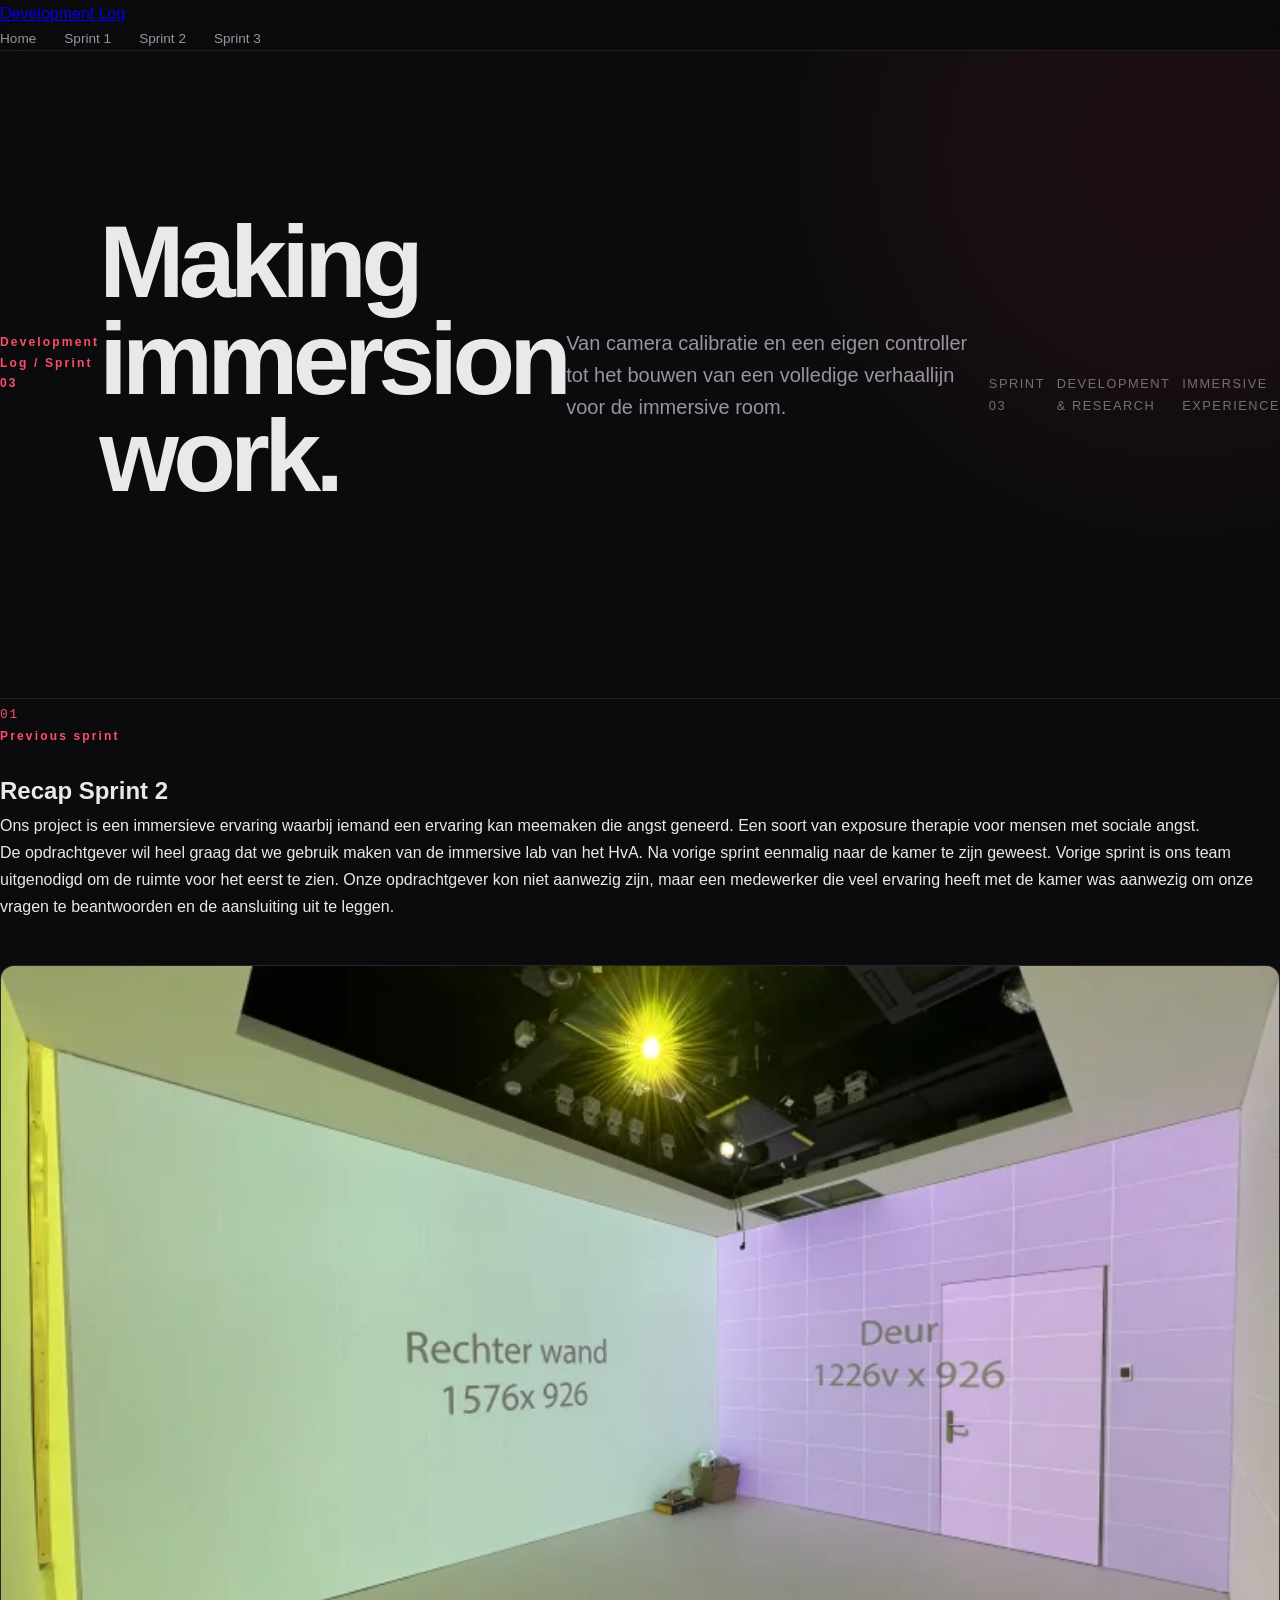
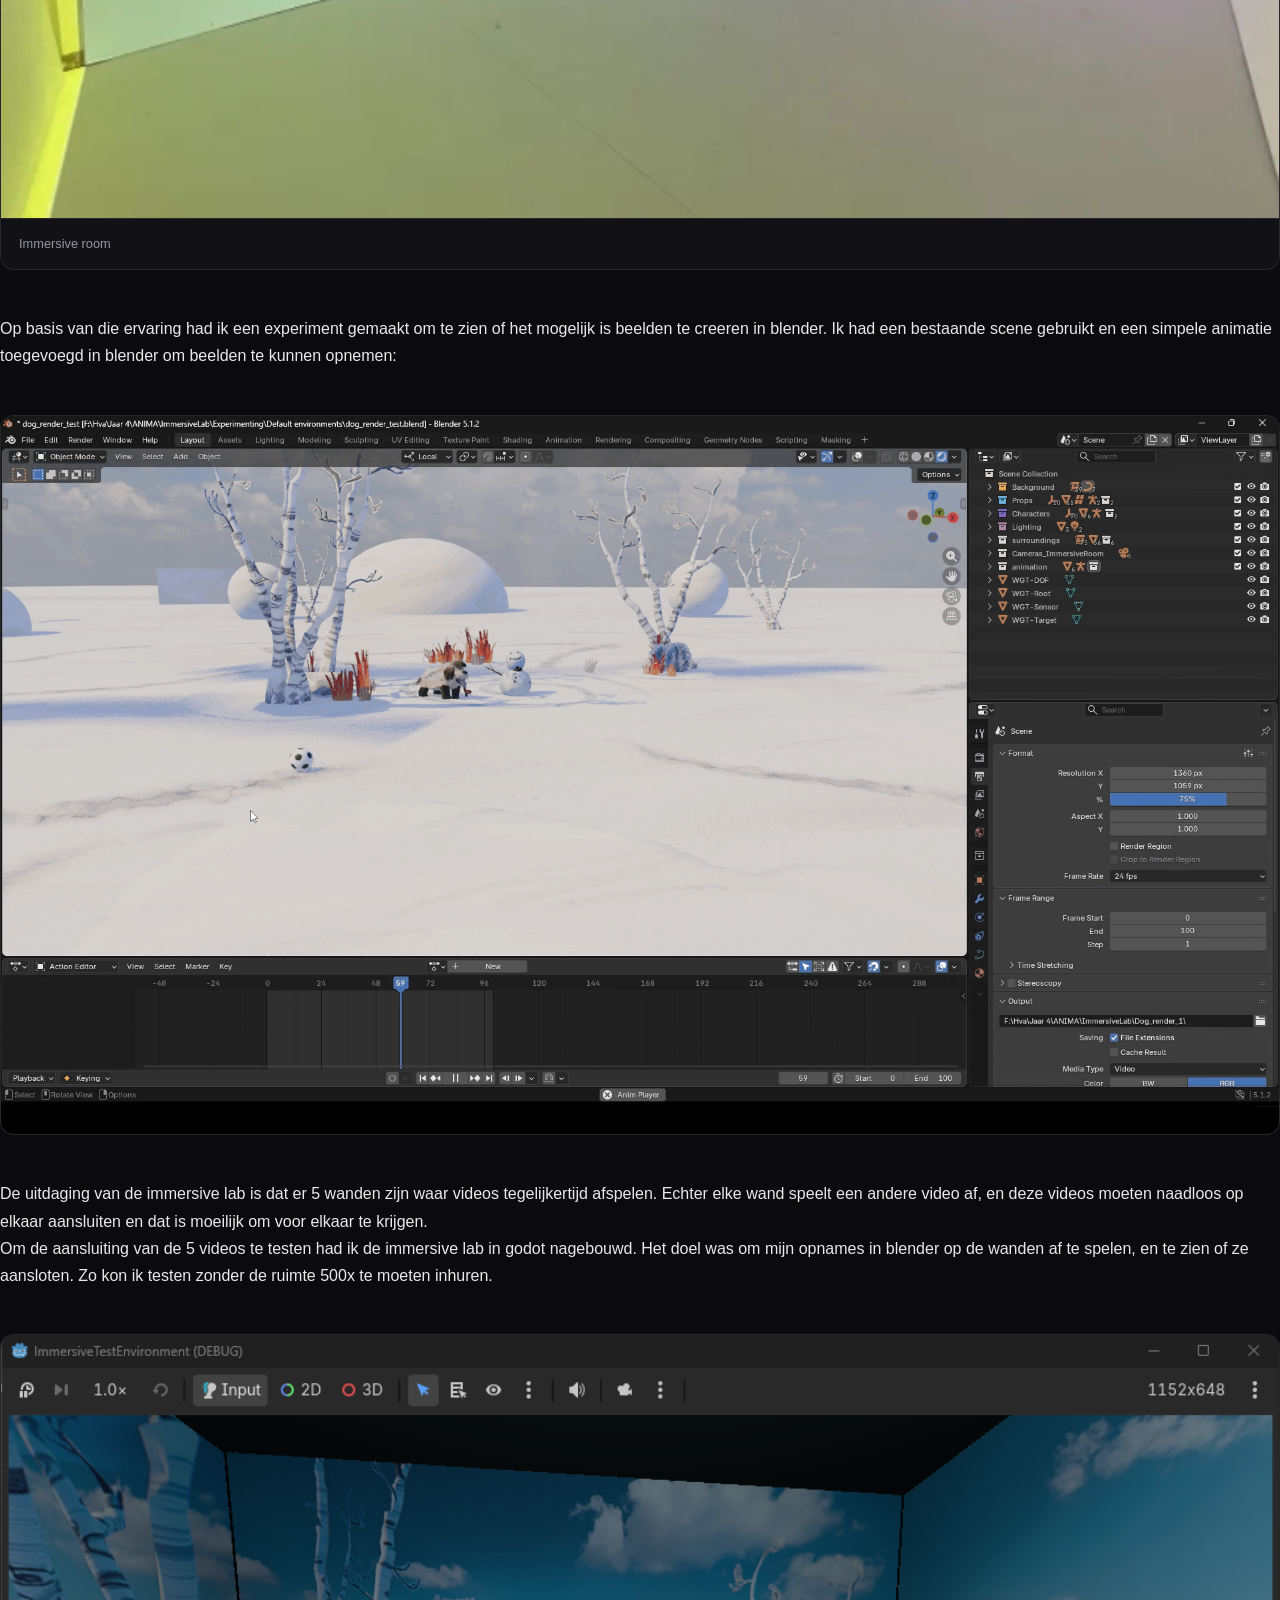
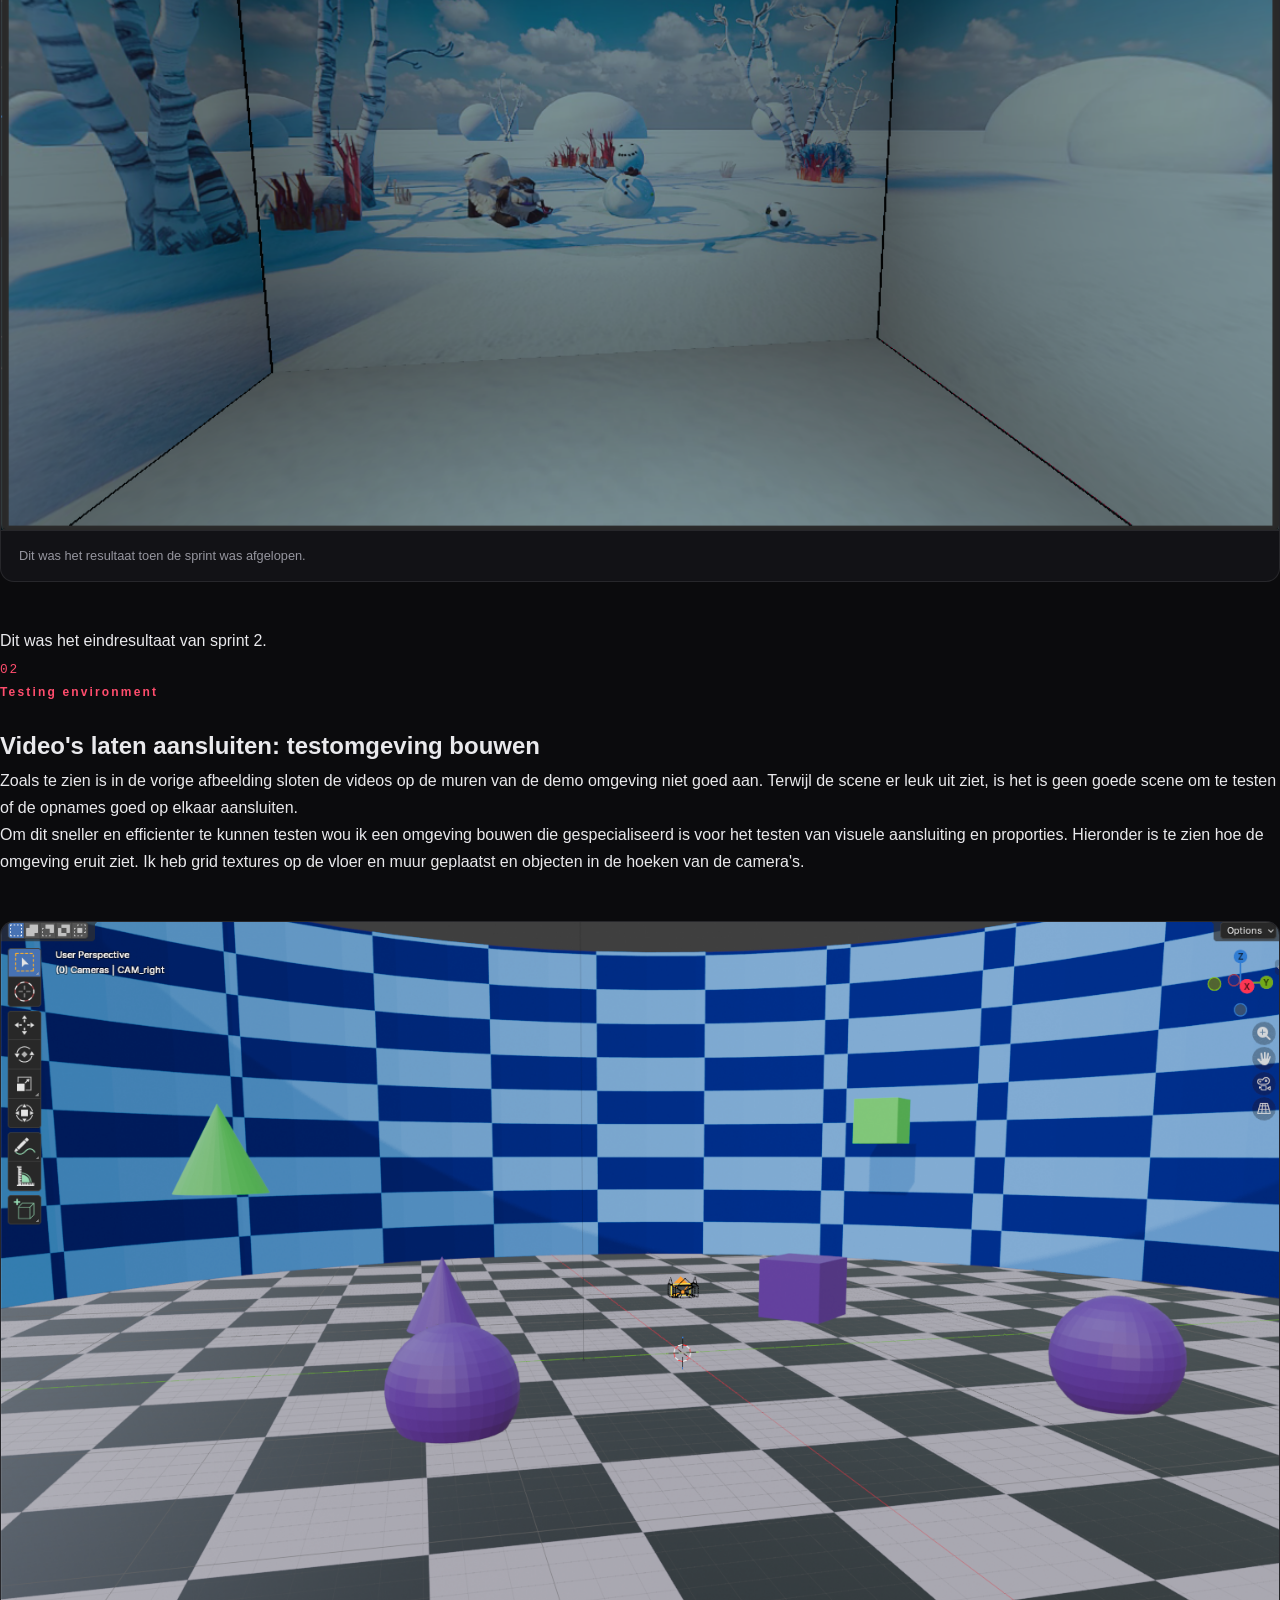
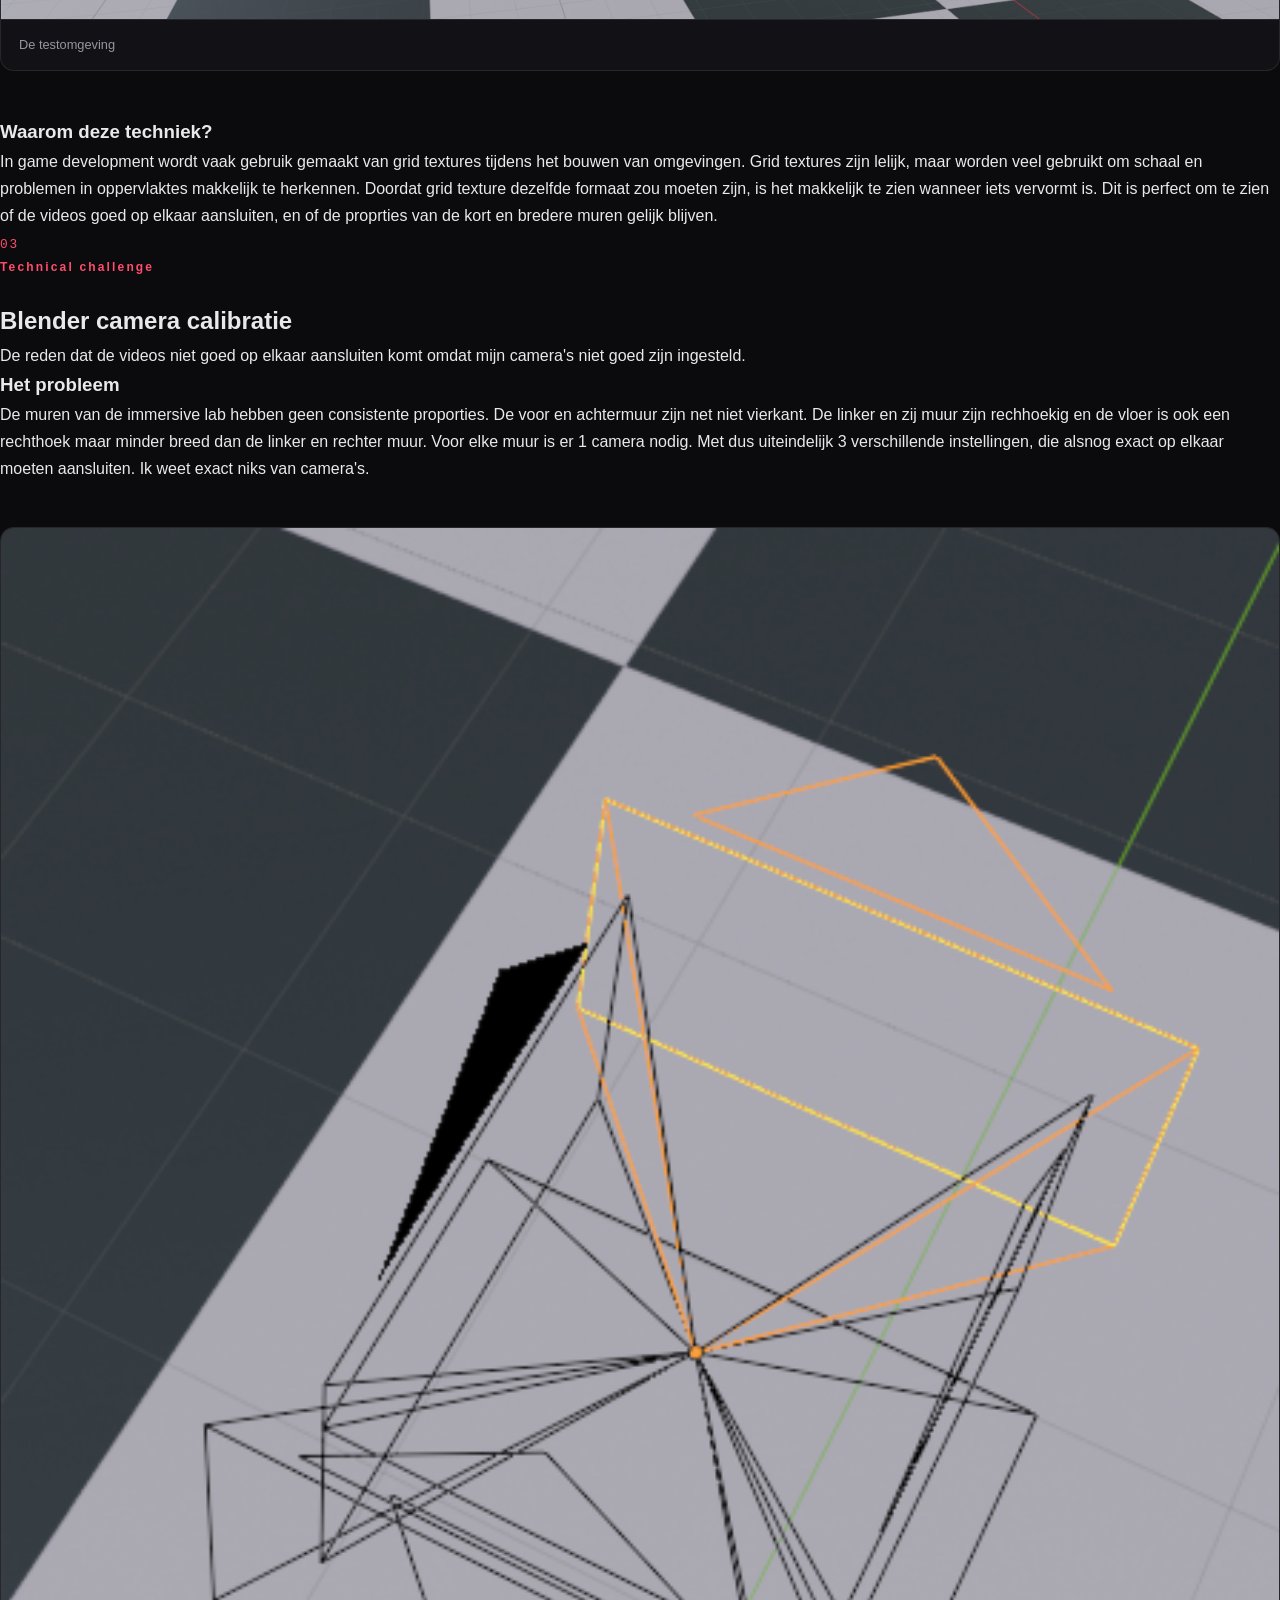
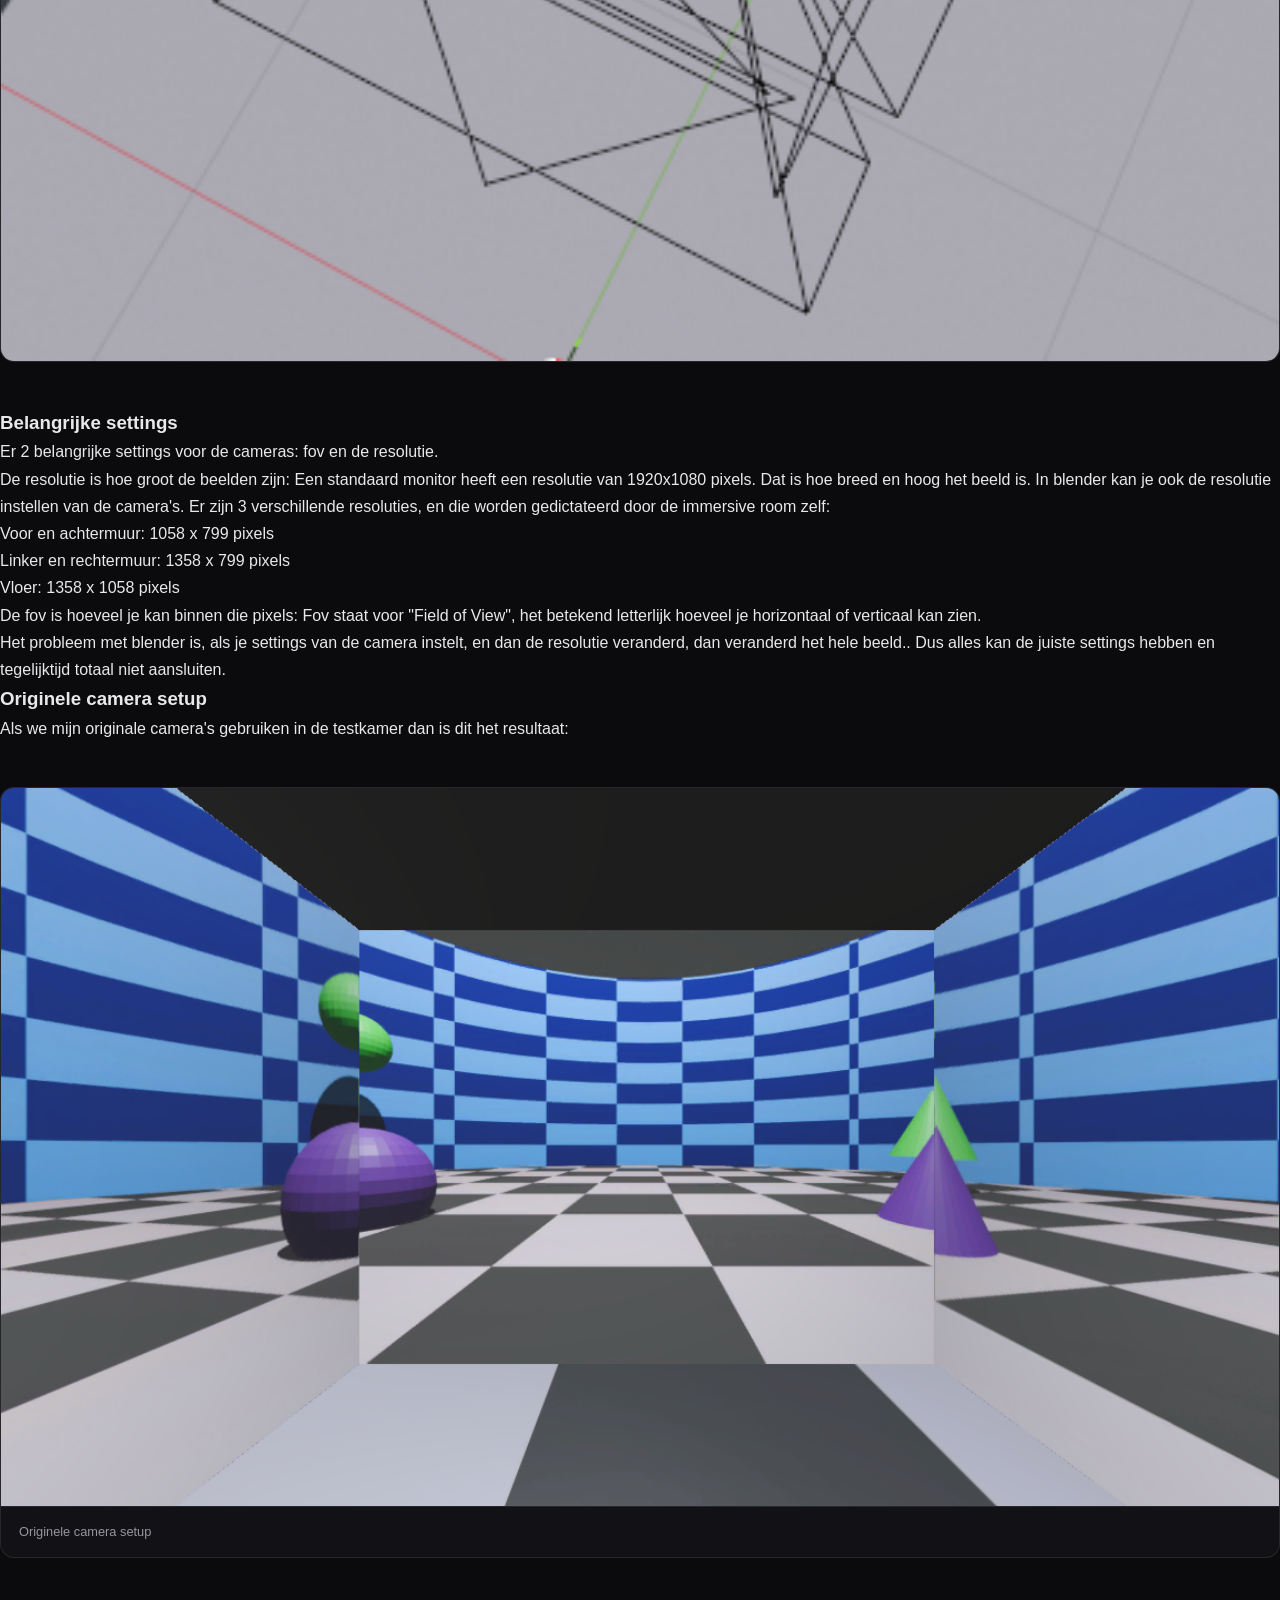
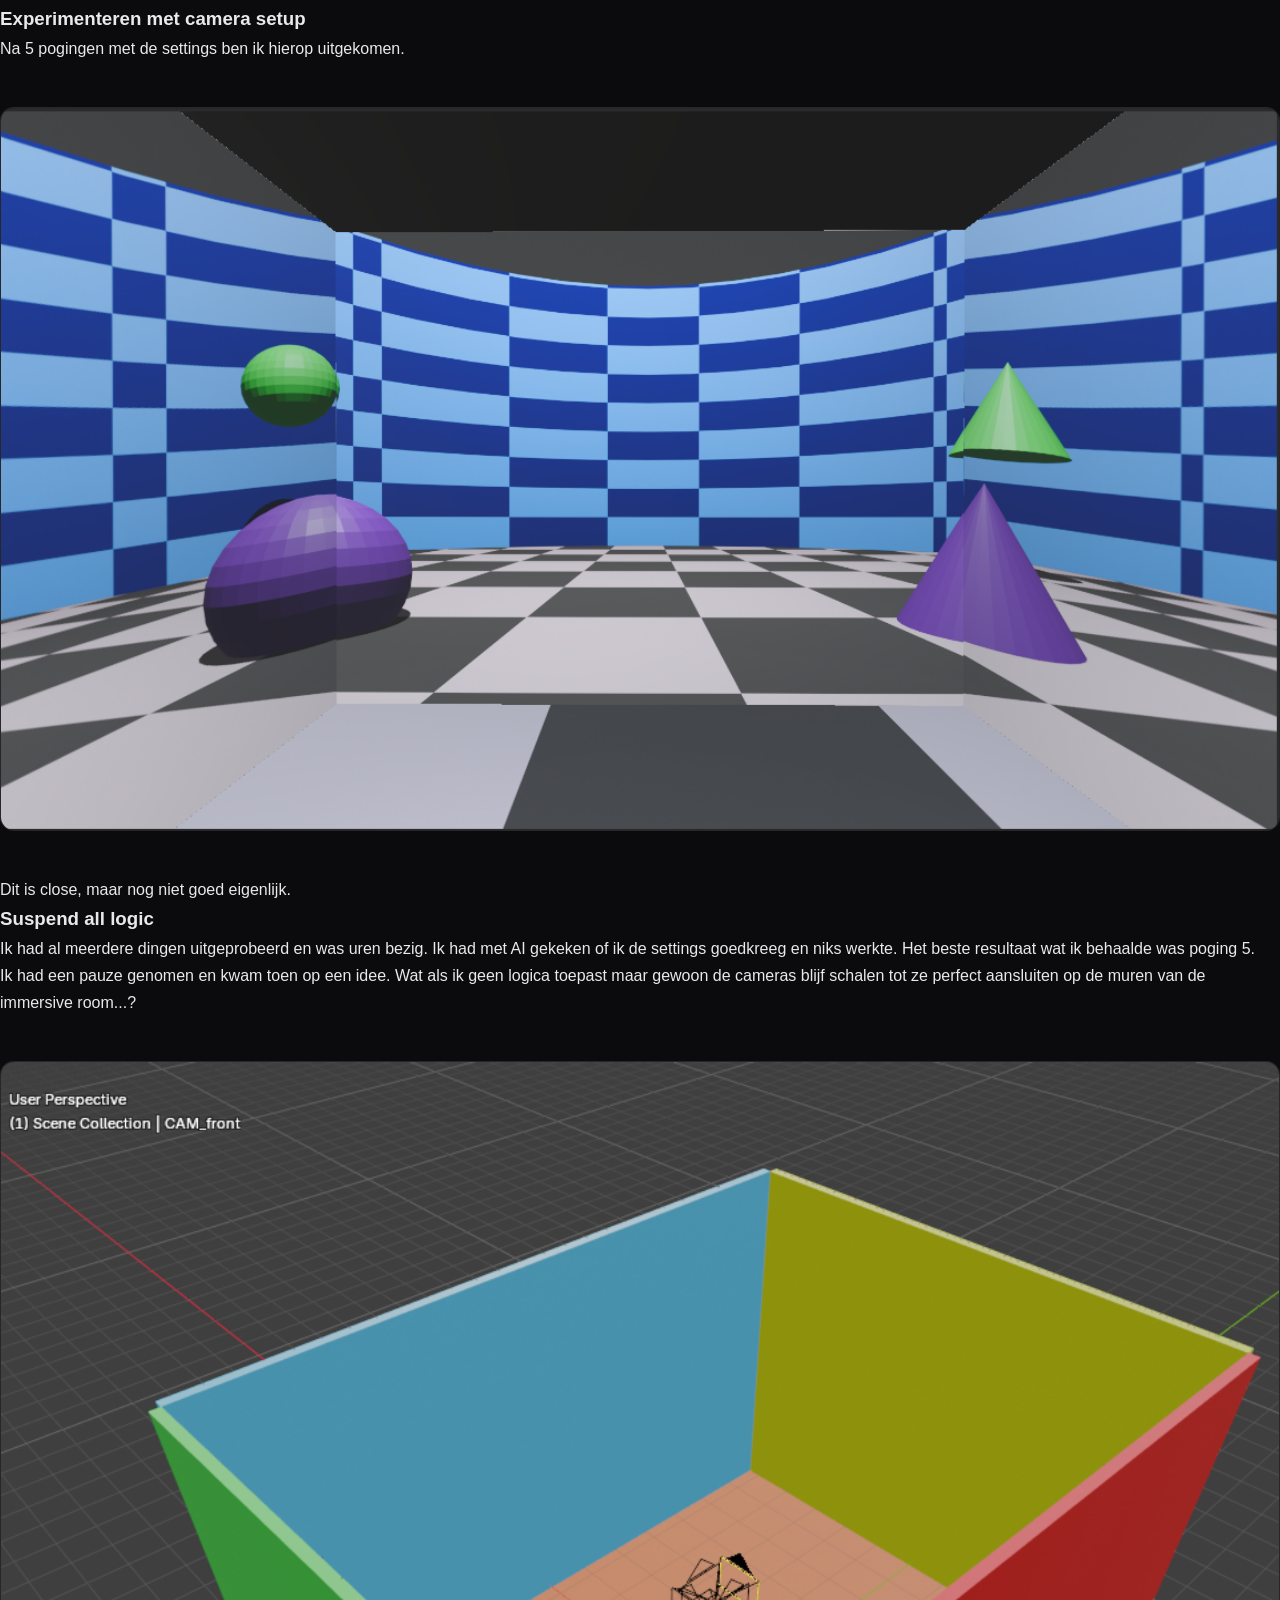
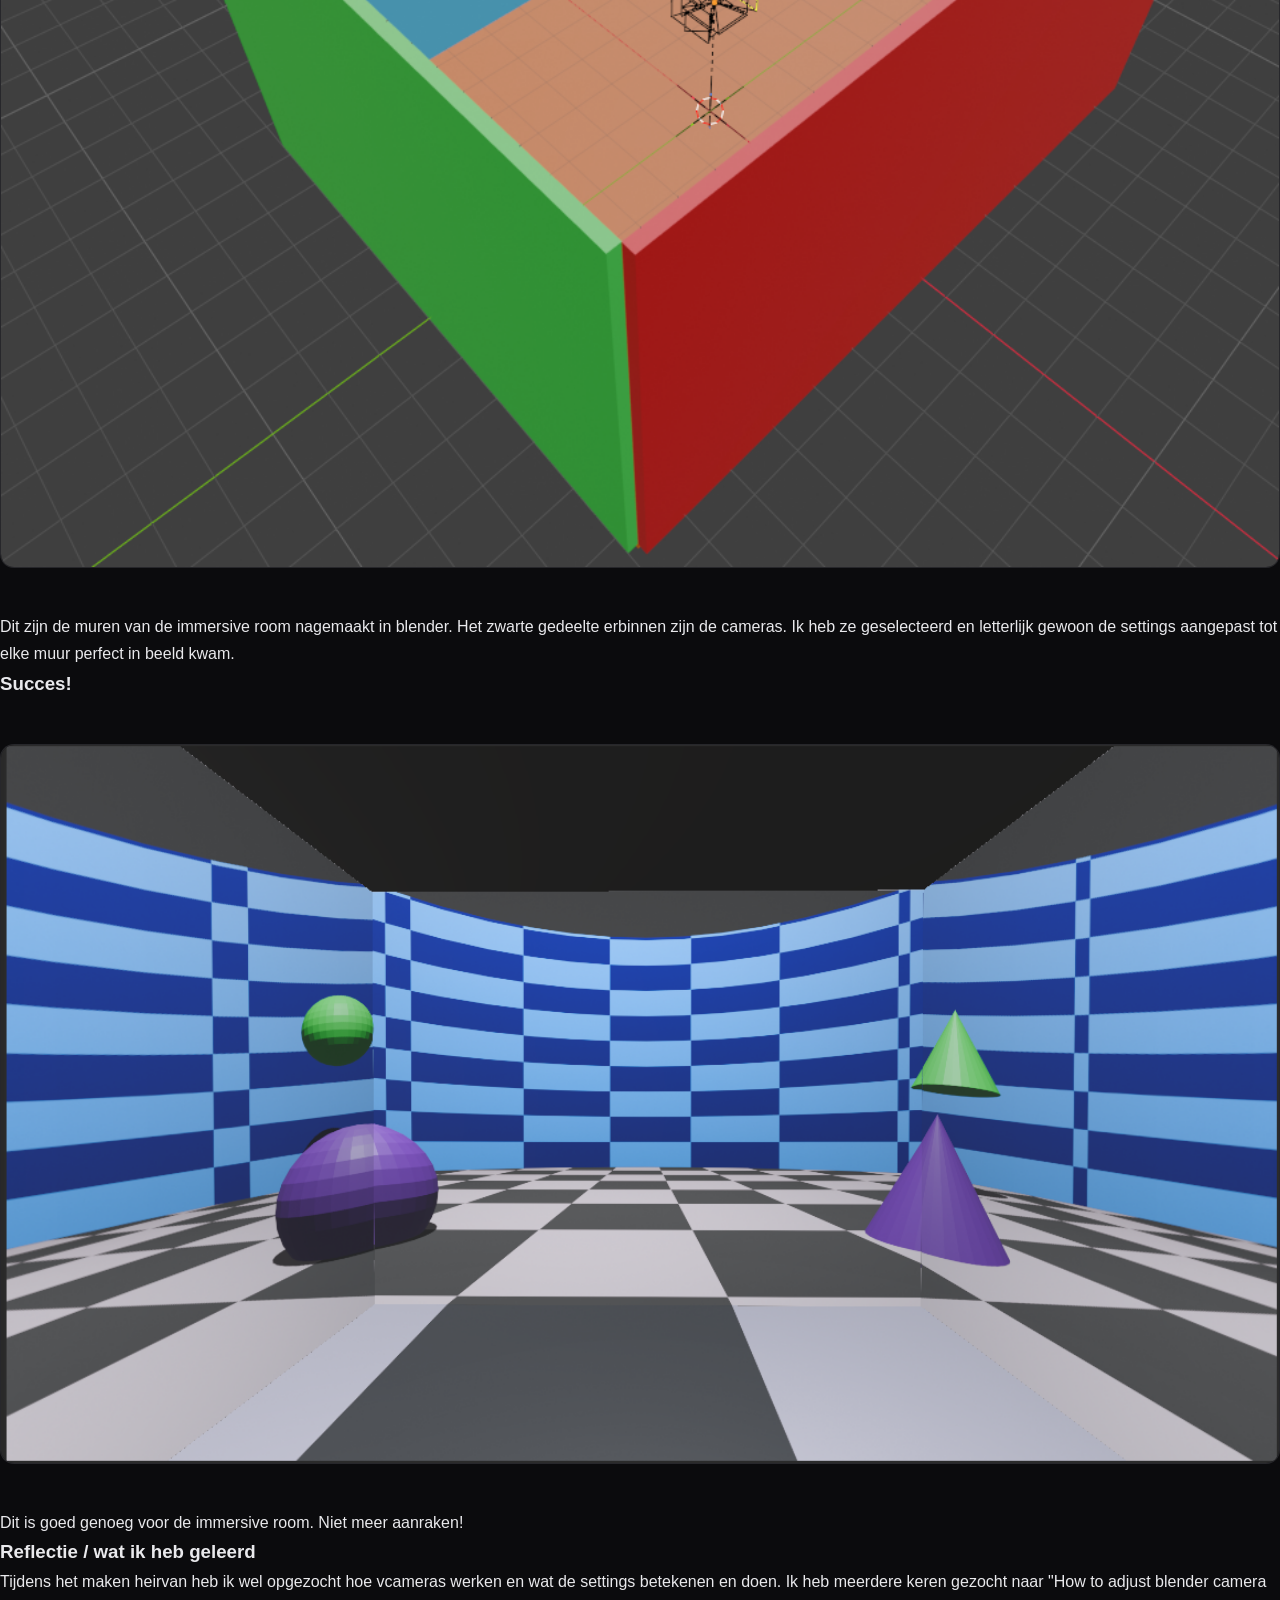
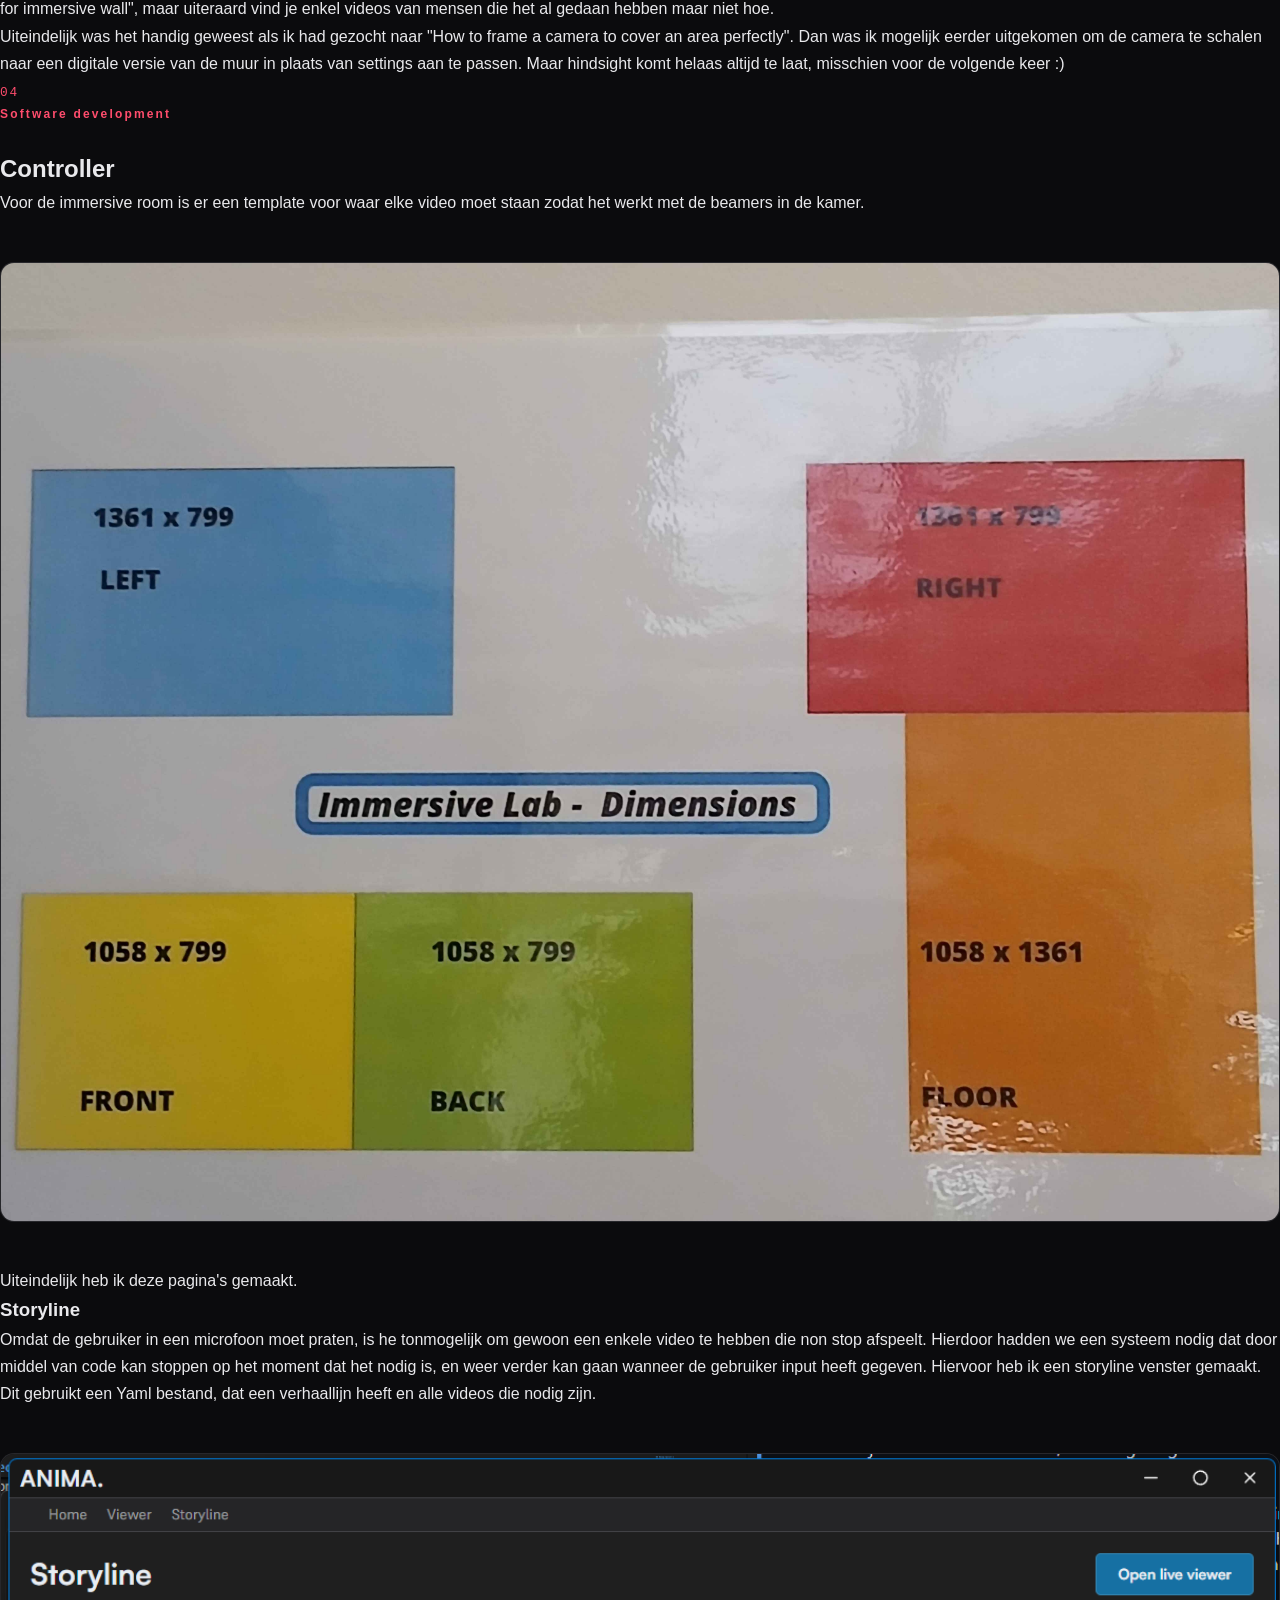
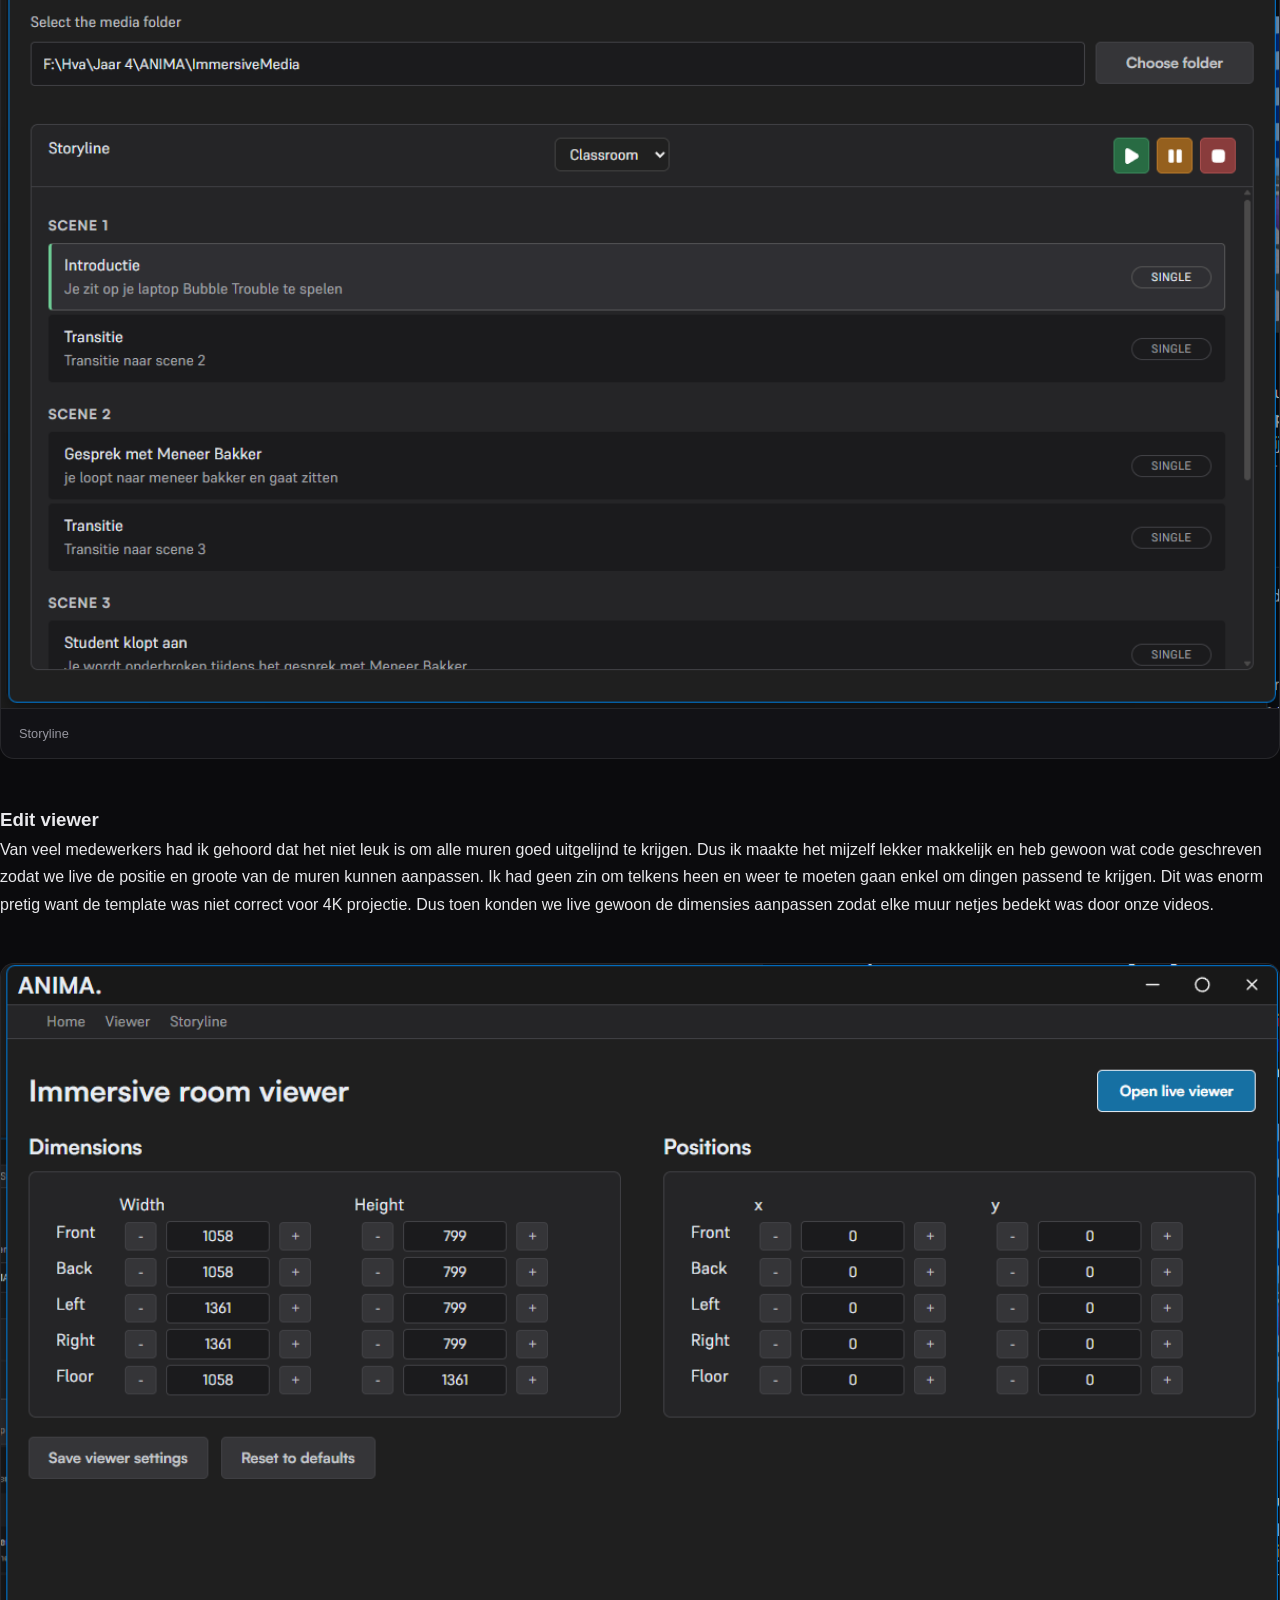
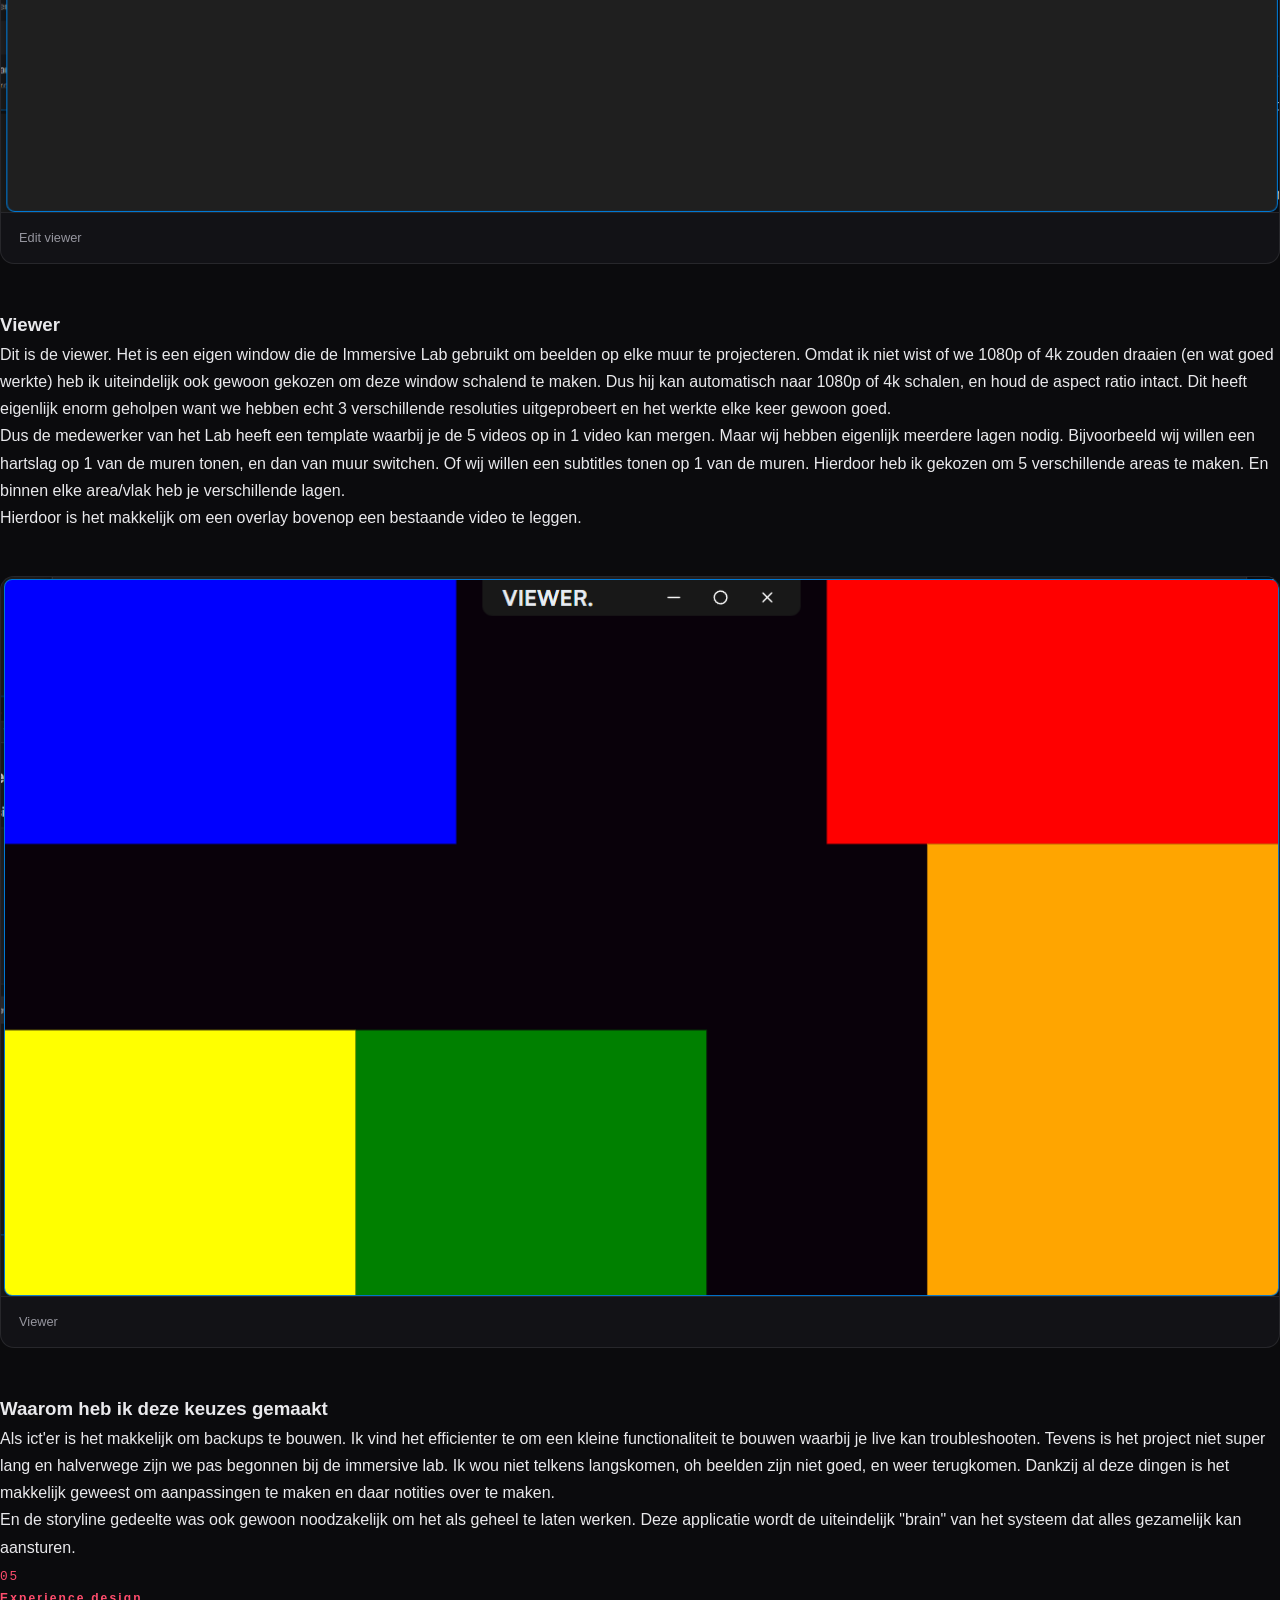
==== commit f320fc8b: "feat: video toegevoegd" ====
--- a/sprint3.html
+++ b/sprint3.html
@@ -4,80 +4,61 @@
 <head>
     <meta charset="UTF-8">
     <meta name="viewport" content="width=device-width, initial-scale=1.0">
-
-    <title>DevLog — Sprint 3 | ANIMA</title>
-
+    <title>Sprint 3 | Development Log</title>
     <link rel="stylesheet" href="style.css">
 </head>
 
 <body>
 
-    <!-- Navigation -->
     <nav class="navbar">
-        <div class="nav-container">
-            <a href="#" class="logo">ANIMA<span>.</span></a>
-
-            <div class="nav-links">
-                <a href="#recap">Recap</a>
-                <a href="#testomgeving">Testomgeving</a>
-                <a href="#controller">Controller</a>
-                <a href="#verhaallijn">Verhaallijn</a>
-                <a href="#testen">Feedback</a>
-                <a href="#reflectie">Reflectie</a>
-            </div>
+        <a href="index.html" class="nav-logo">Development Log</a>
+        <div class="nav-links">
+            <a href="index.html">Home</a>
+            <a href="sprint1.html">Sprint 1</a>
+            <a href="sprint2.html">Sprint 2</a>
+            <a href="sprint3.html" class="active">Sprint 3</a>
         </div>
     </nav>
 
-
-    <!-- Hero -->
-    <header class="hero">
-        <div class="hero-content">
-
-            <div class="eyebrow">
-                DEVLOG / SPRINT 03
-            </div>
-
-            <h1>
-                Making immersion work.
-            </h1>
-
+    <main class="page-content">
+
+        <!-- HERO -->
+        <header class="hero">
+            <p class="eyebrow">Development Log / Sprint 03</p>
+            <h1>Making immersion work.</h1>
             <p class="hero-description">
-                Van camera calibratie en een eigen controller tot het creëren
-                van een volledige immersieve ervaring in Blender.
+                Van camera calibratie en een eigen controller tot het bouwen
+                van een volledige verhaallijn voor de immersive room.
             </p>
-
             <div class="hero-meta">
-                <span>Creative Technology</span>
-                <span>•</span>
-                <span>Sprint 3</span>
-            </div>
-
-        </div>
-    </header>
-
-
-    <main class="content">
-
-
-        <!-- Recap Sprint 2 -->
-        <section id="recap" class="section">
-
-            <div class="section-number">01</div>
-
-            <div class="section-content">
-
-                <h2>Recap Sprint 2</h2>
-
+                <span>Sprint 03</span>
+                <span>Development & Research</span>
+                <span>Immersive Experience</span>
+            </div>
+        </header>
+
+
+        <!-- 01 RECAP SPRINT 2 -->
+        <section class="content-section">
+            <div class="section-heading">
+                <span class="section-number">01</span>
+                <div>
+                    <p class="eyebrow">Previous sprint</p>
+                    <h2>Recap Sprint 2</h2>
+                </div>
+            </div>
+
+            <div class="section-content">
                 <p>
                     Ons project is een immersieve ervaring waarbij iemand een
-                    ervaring kan meemaken die angst genereert. Een soort van
+                    ervaring kan meemaken die angst geneerd. Een soort van
                     exposure therapie voor mensen met sociale angst.
                 </p>
 
                 <p>
                     De opdrachtgever wil heel graag dat we gebruik maken van
-                    de immersive lab van het HvA. Na vorige sprint eenmalig naar
-                    de kamer te zijn geweest. Vorige sprint is ons team
+                    de immersive lab van het HvA. Na vorige sprint eenmalig
+                    naar de kamer te zijn geweest. Vorige sprint is ons team
                     uitgenodigd om de ruimte voor het eerst te zien. Onze
                     opdrachtgever kon niet aanwezig zijn, maar een medewerker
                     die veel ervaring heeft met de kamer was aanwezig om onze
@@ -85,302 +66,247 @@
                 </p>
 
                 <figure class="image-card large">
-                    <img
-                        src="images/sprint1/immersive_studio.png"
-                        alt="Immersive room van de HvA"
-                    >
-                    <figcaption>
-                        De immersive room van de HvA.
-                    </figcaption>
-                </figure>
-
-                <p>
-                    Op basis van die ervaring had ik een experiment gemaakt om
-                    te zien of het mogelijk is beelden te creëren in Blender.
-                    Ik had een bestaande scene gebruikt en een simpele animatie
-                    toegevoegd in Blender om beelden te kunnen opnemen:
-                </p>
-
-                <figure class="image-card large">
-                    <img
-                        src="images/sprint2/animation.gif"
-                        alt="Eerste Blender animatie"
-                    >
+                    <img src="images/sprint1/immersive_studio.png"
+                         alt="De immersive studio van de HvA">
+                    <figcaption>Immersive room</figcaption>
+                </figure>
+
+                <p>
+                    Op basis van die ervaring had ik een experiment gemaakt
+                    om te zien of het mogelijk is beelden te creeren in
+                    blender. Ik had een bestaande scene gebruikt en een
+                    simpele animatie toegevoegd in blender om beelden te
+                    kunnen opnemen:
+                </p>
+
+                <figure class="image-card large">
+                    <img src="images/sprint2/animation.gif"
+                         alt="Een animatie gemaakt in Blender">
                 </figure>
 
                 <p>
                     De uitdaging van de immersive lab is dat er 5 wanden zijn
                     waar videos tegelijkertijd afspelen. Echter elke wand
                     speelt een andere video af, en deze videos moeten naadloos
-                    op elkaar aansluiten en dat is moeilijk om voor elkaar te
-                    krijgen.
+                    op elkaar aansluiten en dat is moeilijk om voor elkaar
+                    te krijgen.
                 </p>
 
                 <p>
                     Om de aansluiting van de 5 videos te testen had ik de
-                    immersive lab in Godot nagebouwd. Het doel was om mijn
-                    opnames in Blender op de wanden af te spelen, en te zien
+                    immersive lab in godot nagebouwd. Het doel was om mijn
+                    opnames in blender op de wanden af te spelen, en te zien
                     of ze aansloten. Zo kon ik testen zonder de ruimte 500x
                     te moeten inhuren.
                 </p>
 
-                <p>
-                    Dit was het resultaat toen de sprint was afgelopen:
-                </p>
-
-                <figure class="image-card large">
-                    <img
-                        src="images/sprint2/godot_immersive%20room.png"
-                        alt="Immersive room nagebouwd in Godot"
-                    >
+                <figure class="image-card large">
+                    <img src="images/sprint2/godot_immersive%20room.png"
+                         alt="De immersive room nagebouwd in Godot">
+                    <figcaption>Dit was het resultaat toen de sprint was afgelopen.</figcaption>
                 </figure>
 
                 <p>
                     Dit was het eindresultaat van sprint 2.
                 </p>
-
-            </div>
-        </section>
-
-
-
-        <!-- Testomgeving -->
-        <section id="testomgeving" class="section">
-
-            <div class="section-number">02</div>
-
-            <div class="section-content">
-
-                <h2>Video's laten aansluiten: testomgeving bouwen</h2>
-
+            </div>
+        </section>
+
+
+        <!-- 02 TESTOMGEVING -->
+        <section class="content-section">
+            <div class="section-heading">
+                <span class="section-number">02</span>
+                <div>
+                    <p class="eyebrow">Testing environment</p>
+                    <h2>Video's laten aansluiten: testomgeving bouwen</h2>
+                </div>
+            </div>
+
+            <div class="section-content">
                 <p>
                     Zoals te zien is in de vorige afbeelding sloten de videos
-                    op de muren van de demo omgeving niet goed aan. Terwijl de
-                    scene er leuk uit ziet, is het is geen goede scene om te
-                    testen of de opnames goed op elkaar aansluiten.
+                    op de muren van de demo omgeving niet goed aan. Terwijl
+                    de scene er leuk uit ziet, is het is geen goede scene om
+                    te testen of de opnames goed op elkaar aansluiten.
                 </p>
 
                 <p>
                     Om dit sneller en efficienter te kunnen testen wou ik een
-                    omgeving bouwen die gespecialiseerd is voor het testen van
-                    visuele aansluiting en proporties. Hieronder is te zien
-                    hoe de omgeving eruit ziet. Ik heb grid textures op de
-                    vloer en muur geplaatst en objecten in de hoeken van de
-                    camera's.
-                </p>
-
-                <figure class="image-card large">
-                    <img
-                        src="images/sprint3/calibration_room.png"
-                        alt="Testomgeving met grid textures"
-                    >
-                    <figcaption>
-                        De testomgeving.
-                    </figcaption>
-                </figure>
-
-                <div class="concept-box">
-
-                    <span class="concept-label">WAAROM DEZE TECHNIEK?</span>
-
+                    omgeving bouwen die gespecialiseerd is voor het testen
+                    van visuele aansluiting en proporties. Hieronder is te
+                    zien hoe de omgeving eruit ziet. Ik heb grid textures op
+                    de vloer en muur geplaatst en objecten in de hoeken van
+                    de camera's.
+                </p>
+
+                <figure class="image-card large">
+                    <img src="images/sprint3/calibration_room.png"
+                         alt="De calibration testomgeving">
+                    <figcaption>De testomgeving</figcaption>
+                </figure>
+
+                <div class="text-highlight">
+                    <h3>Waarom deze techniek?</h3>
                     <p>
                         In game development wordt vaak gebruik gemaakt van
                         grid textures tijdens het bouwen van omgevingen.
                         Grid textures zijn lelijk, maar worden veel gebruikt
                         om schaal en problemen in oppervlaktes makkelijk te
-                        herkennen.
-                    </p>
-
-                    <p>
-                        Doordat grid texture dezelfde formaat zou moeten
-                        zijn, is het makkelijk te zien wanneer iets vervormt
-                        is. Dit is perfect om te zien of de videos goed op
-                        elkaar aansluiten, en of de proporties van de korte
-                        en bredere muren gelijk blijven.
-                    </p>
-
-                </div>
-
-            </div>
-        </section>
-
-
-
-        <!-- Camera calibratie -->
-        <section id="camera" class="section">
-
-            <div class="section-number">03</div>
-
-            <div class="section-content">
-
-                <h2>Blender camera calibratie</h2>
-
+                        herkennen. Doordat grid texture dezelfde formaat zou
+                        moeten zijn, is het makkelijk te zien wanneer iets
+                        vervormt is. Dit is perfect om te zien of de videos
+                        goed op elkaar aansluiten, en of de proprties van de
+                        kort en bredere muren gelijk blijven.
+                    </p>
+                </div>
+            </div>
+        </section>
+
+
+        <!-- 03 CAMERA CALIBRATIE -->
+        <section class="content-section">
+            <div class="section-heading">
+                <span class="section-number">03</span>
+                <div>
+                    <p class="eyebrow">Technical challenge</p>
+                    <h2>Blender camera calibratie</h2>
+                </div>
+            </div>
+
+            <div class="section-content">
                 <p>
                     De reden dat de videos niet goed op elkaar aansluiten
                     komt omdat mijn camera's niet goed zijn ingesteld.
                 </p>
 
-
-                <article class="process-step">
-
-                    <h3>Het probleem</h3>
-
-                    <p>
-                        De muren van de immersive lab hebben geen consistente
-                        proporties. De voor en achtermuur zijn net niet
-                        vierkant. De linker en zij muur zijn rechthoekig en
-                        de vloer is ook een rechthoek maar minder breed dan
-                        de linker en rechter muur.
-                    </p>
-
-                    <p>
-                        Voor elke muur is er 1 camera nodig. Met dus
-                        uiteindelijk 3 verschillende instellingen, die
-                        alsnog exact op elkaar moeten aansluiten. Ik weet
-                        exact niks van camera's.
-                    </p>
+                <h3>Het probleem</h3>
+
+                <p>
+                    De muren van de immersive lab hebben geen consistente
+                    proporties. De voor en achtermuur zijn net niet vierkant.
+                    De linker en zij muur zijn rechhoekig en de vloer is ook
+                    een rechthoek maar minder breed dan de linker en rechter
+                    muur. Voor elke muur is er 1 camera nodig. Met dus
+                    uiteindelijk 3 verschillende instellingen, die alsnog
+                    exact op elkaar moeten aansluiten. Ik weet exact niks
+                    van camera's.
+                </p>
+
+                <figure class="image-card large">
+                    <img src="images/sprint3/cameras.png"
+                         alt="De verschillende camera's in Blender">
+                </figure>
+
+                <h3>Belangrijke settings</h3>
+
+                <p>
+                    Er 2 belangrijke settings voor de cameras: fov en de
+                    resolutie.
+                </p>
+
+                <p>
+                    De resolutie is hoe groot de beelden zijn:
+                    Een standaard monitor heeft een resolutie van 1920x1080
+                    pixels. Dat is hoe breed en hoog het beeld is. In blender
+                    kan je ook de resolutie instellen van de camera's. Er zijn
+                    3 verschillende resoluties, en die worden gedictateerd
+                    door de immersive room zelf:
+                </p>
+
+                <ol class="numbered-list">
+                    <li>Voor en achtermuur: 1058 x 799 pixels</li>
+                    <li>Linker en rechtermuur: 1358 x 799 pixels</li>
+                    <li>Vloer: 1358 x 1058 pixels</li>
+                </ol>
+
+                <p>
+                    De fov is hoeveel je kan binnen die pixels:
+                    Fov staat voor "Field of View", het betekend letterlijk
+                    hoeveel je horizontaal of verticaal kan zien.
+                </p>
+
+                <p>
+                    Het probleem met blender is, als je settings van de
+                    camera instelt, en dan de resolutie veranderd, dan
+                    veranderd het hele beeld.. Dus alles kan de juiste
+                    settings hebben en tegelijktijd totaal niet aansluiten.
+                </p>
+
+                <h3>Originele camera setup</h3>
+
+                <p>
+                    Als we mijn originale camera's gebruiken in de testkamer
+                    dan is dit het resultaat:
+                </p>
+
+                <figure class="image-card large">
+                    <img src="images/sprint3/attempt1.png"
+                         alt="De eerste poging met de originele camera setup">
+                    <figcaption>Originele camera setup</figcaption>
+                </figure>
+
+                <h3>Experimenteren met camera setup</h3>
+
+                <p>
+                    Na 5 pogingen met de settings ben ik hierop uitgekomen.
+                </p>
+
+                <figure class="image-card large">
+                    <img src="images/sprint3/attempt5.png"
+                         alt="De vijfde poging met aangepaste camera instellingen">
+                </figure>
+
+                <p>
+                    Dit is close, maar nog niet goed eigenlijk.
+                </p>
+
+                <h3>Suspend all logic</h3>
+
+                <p>
+                    Ik had al meerdere dingen uitgeprobeerd en was uren bezig.
+                    Ik had met AI gekeken of ik de settings goedkreeg en niks
+                    werkte. Het beste resultaat wat ik behaalde was poging 5.
+                </p>
+
+                <p>
+                    Ik had een pauze genomen en kwam toen op een idee. Wat
+                    als ik geen logica toepast maar gewoon de cameras blijf
+                    schalen tot ze perfect aansluiten op de muren van de
+                    immersive room...?
+                </p>
+
+                <figure class="image-card large">
+                    <img src="images/sprint3/blender_base.png"
+                         alt="De immersive room nagemaakt in Blender">
+                </figure>
+
+                <p>
+                    Dit zijn de muren van de immersive room nagemaakt in
+                    blender. Het zwarte gedeelte erbinnen zijn de cameras.
+                    Ik heb ze geselecteerd en letterlijk gewoon de settings
+                    aangepast tot elke muur perfect in beeld kwam.
+                </p>
+
+                <div class="success-section">
+                    <h3>Succes!</h3>
 
                     <figure class="image-card large">
-                        <img
-                            src="images/sprint3/cameras.png"
-                            alt="Camera's voor de verschillende muren"
-                        >
+                        <img src="images/sprint3/attempt6.png"
+                             alt="Het resultaat van de zesde camera poging">
                     </figure>
 
-
-                    <h4 class="subheading">Belangrijke settings</h4>
-
-                    <p>
-                        Er zijn 2 belangrijke settings voor de cameras:
-                        FOV en de resolutie.
-                    </p>
-
-                    <p>
-                        De resolutie is hoe groot de beelden zijn:
-                    </p>
-
-                    <p>
-                        Een standaard monitor heeft een resolutie van
-                        1920x1080 pixels. Dat is hoe breed en hoog het beeld
-                        is. In Blender kan je ook de resolutie instellen van
-                        de camera's. Er zijn 3 verschillende resoluties, en
-                        die worden gedicteerd door de immersive room zelf:
-                    </p>
-
-                    <ul class="feature-list">
-                        <li>Voor en achtermuur: 1058 x 799 pixels</li>
-                        <li>Linker en rechtermuur: 1358 x 799 pixels</li>
-                        <li>Vloer: 1358 x 1058 pixels</li>
-                    </ul>
-
-                    <p>
-                        De FOV is hoeveel je kan zien binnen die pixels:
-                        FOV staat voor "Field of View", het betekent
-                        letterlijk hoeveel je horizontaal of verticaal
-                        kan zien.
-                    </p>
-
-                    <p>
-                        Het probleem met Blender is, als je settings van de
-                        camera instelt, en dan de resolutie verandert, dan
-                        verandert het hele beeld. Dus alles kan de juiste
-                        settings hebben en tegelijkertijd totaal niet
-                        aansluiten.
-                    </p>
-
-
-                    <h4 class="subheading">Originele camera setup</h4>
-
-                    <p>
-                        Als we mijn originele camera's gebruiken in de
-                        testkamer dan is dit het resultaat:
-                    </p>
-
-                    <figure class="image-card large">
-                        <img
-                            src="images/sprint3/attempt1.png"
-                            alt="Originele camera setup"
-                        >
-                    </figure>
-
-
-                    <h4 class="subheading">Experimenteren met camera setup</h4>
-
-                    <p>
-                        Na 5 pogingen met de settings ben ik hierop uitgekomen.
-                    </p>
-
-                    <figure class="image-card large">
-                        <img
-                            src="images/sprint3/attempt5.png"
-                            alt="Vijfde poging van de camera setup"
-                        >
-                    </figure>
-
-                    <p>
-                        Dit is close, maar nog niet goed eigenlijk.
-                    </p>
-
-
-                    <h4 class="subheading">Suspend all logic</h4>
-
-                    <p>
-                        Ik had al meerdere dingen uitgeprobeerd en was uren
-                        bezig. Ik had met AI gekeken of ik de settings
-                        goedkreeg en niks werkte. Het beste resultaat wat ik
-                        behaalde was poging 5.
-                    </p>
-
-                    <p>
-                        Ik had een pauze genomen en kwam toen op een idee.
-                        Wat als ik geen logica toepas maar gewoon de cameras
-                        blijf schalen tot ze perfect aansluiten op de muren
-                        van de immersive room...?
-                    </p>
-
-                    <figure class="image-card large">
-                        <img
-                            src="images/sprint3/blender_base.png"
-                            alt="Blender basis met de muren van de immersive room"
-                        >
-                    </figure>
-
-                    <p>
-                        Dit zijn de muren van de immersive room nagemaakt in
-                        Blender. Het zwarte gedeelte erbinnen zijn de cameras.
-                        Ik heb ze geselecteerd en letterlijk gewoon de
-                        settings aangepast tot elke muur perfect in beeld kwam.
-                    </p>
-
-
-                    <div class="concept-box">
-
-                        <span class="concept-label">SUCCES!</span>
-
-                        <figure class="image-card large">
-                            <img
-                                src="images/sprint3/attempt6.png"
-                                alt="Zesde poging van de camera setup"
-                            >
-                        </figure>
-
-                        <p>
-                            Dit is goed genoeg voor de immersive room.
-                            Niet meer aanraken!
-                        </p>
-
-                    </div>
-
-                </article>
-
-
-                <article class="process-step">
-
+                    <p>
+                        Dit is goed genoeg voor de immersive room.
+                        Niet meer aanraken!
+                    </p>
+                </div>
+
+                <div class="text-highlight">
                     <h3>Reflectie / wat ik heb geleerd</h3>
-
-                    <p>
-                        Tijdens het maken hiervan heb ik wel opgezocht hoe
-                        cameras werken en wat de settings betekenen en doen.
+                    <p>
+                        Tijdens het maken heirvan heb ik wel opgezocht hoe
+                        vcameras werken en wat de settings betekenen en doen.
                         Ik heb meerdere keren gezocht naar "How to adjust
                         blender camera for immersive wall", maar uiteraard
                         vind je enkel videos van mensen die het al gedaan
@@ -396,253 +322,187 @@
                         hindsight komt helaas altijd te laat, misschien voor
                         de volgende keer :)
                     </p>
-
-                </article>
-
-            </div>
-        </section>
-
-
-
-        <!-- Controller -->
-        <section id="controller" class="section">
-
-            <div class="section-number">04</div>
-
-            <div class="section-content">
-
-                <h2>Controller</h2>
-
+                </div>
+            </div>
+        </section>
+
+
+        <!-- 04 CONTROLLER -->
+        <section class="content-section">
+            <div class="section-heading">
+                <span class="section-number">04</span>
+                <div>
+                    <p class="eyebrow">Software development</p>
+                    <h2>Controller</h2>
+                </div>
+            </div>
+
+            <div class="section-content">
                 <p>
                     Voor de immersive room is er een template voor waar elke
-                    video moet staan zodat het werkt met de beamers in de kamer.
-                </p>
-
-                <figure class="image-card large">
-                    <img
-                        src="images/sprint2/IR_dimensions.jpg"
-                        alt="Template met de afmetingen van de immersive room"
-                    >
-                </figure>
-
-                <p>
-                    Uiteindelijk heb ik deze pagina's gemaakt.
-                </p>
-
-
-                <article class="process-step">
-
-                    <div class="step-label">
-                        <span>01 / STORYLINE</span>
-                    </div>
-
-                    <h3>Storyline</h3>
-
-                    <p>
-                        Omdat de gebruiker in een microfoon moet praten, is het
-                        onmogelijk om gewoon een enkele video te hebben die
-                        non stop afspeelt. Hierdoor hadden we een systeem nodig
-                        dat door middel van code kan stoppen op het moment dat
-                        het nodig is, en weer verder kan gaan wanneer de
-                        gebruiker input heeft gegeven.
-                    </p>
-
-                    <p>
-                        Hiervoor heb ik een storyline venster gemaakt. Dit
-                        gebruikt een YAML bestand, dat een verhaallijn heeft
-                        en alle videos die nodig zijn.
-                    </p>
-
-                    <figure class="image-card large">
-                        <img
-                            src="images/sprint3/storyline.png"
-                            alt="Storyline controller"
-                        >
-                    </figure>
-
-                </article>
-
-
-                <article class="process-step">
-
-                    <div class="step-label">
-                        <span>02 / EDIT VIEWER</span>
-                    </div>
-
-                    <h3>Edit viewer</h3>
-
-                    <p>
-                        Van veel medewerkers had ik gehoord dat het niet leuk
-                        is om alle muren goed uitgelijnd te krijgen. Dus ik
-                        maakte het mijzelf lekker makkelijk en heb gewoon wat
-                        code geschreven zodat we live de positie en grootte
-                        van de muren kunnen aanpassen.
-                    </p>
-
-                    <p>
-                        Ik had geen zin om telkens heen en weer te moeten gaan
-                        enkel om dingen passend te krijgen. Dit was enorm
-                        prettig want de template was niet correct voor 4K
-                        projectie. Dus toen konden we live gewoon de dimensies
-                        aanpassen zodat elke muur netjes bedekt was door onze
-                        videos.
-                    </p>
-
-                    <figure class="image-card large">
-                        <img
-                            src="images/sprint3/ViewerEdit.png"
-                            alt="Edit viewer voor het aanpassen van muren"
-                        >
-                    </figure>
-
-                </article>
-
-
-                <article class="process-step">
-
-                    <div class="step-label">
-                        <span>03 / VIEWER</span>
-                    </div>
-
-                    <h3>Viewer</h3>
-
-                    <p>
-                        Dit is de viewer. Het is een eigen window die de
-                        Immersive Lab gebruikt om beelden op elke muur te
-                        projecteren. Omdat ik niet wist of we 1080p of 4K
-                        zouden draaien (en wat goed werkte) heb ik uiteindelijk
-                        ook gewoon gekozen om deze window schalend te maken.
-                    </p>
-
-                    <p>
-                        Dus hij kan automatisch naar 1080p of 4K schalen, en
-                        houdt de aspect ratio intact. Dit heeft eigenlijk
-                        enorm geholpen want we hebben echt 3 verschillende
-                        resoluties uitgeprobeerd en het werkte elke keer
-                        gewoon goed.
-                    </p>
-
-                    <p>
-                        Dus de medewerker van het Lab heeft een template
-                        waarbij je de 5 videos op in 1 video kan mergen.
-                        Maar wij hebben eigenlijk meerdere lagen nodig.
-                        Bijvoorbeeld wij willen een hartslag op 1 van de muren
-                        tonen, en dan van muur switchen. Of wij willen
-                        subtitles tonen op 1 van de muren.
-                    </p>
-
-                    <p>
-                        Hierdoor heb ik gekozen om 5 verschillende areas te
-                        maken. En binnen elke area/vlak heb je verschillende
-                        lagen.
-                    </p>
-
-                    <p>
-                        Hierdoor is het makkelijk om een overlay bovenop een
-                        bestaande video te leggen.
-                    </p>
-
-                    <figure class="image-card large">
-                        <img
-                            src="images/sprint3/viewer.png"
-                            alt="De zelfgemaakte immersive room viewer"
-                        >
-                    </figure>
-
-                </article>
-
-
-                <div class="concept-box">
-
-                    <span class="concept-label">WAAROM HEB IK DEZE KEUZES GEMAAKT?</span>
-
-                    <p>
-                        Als ICT'er is het makkelijk om backups te bouwen.
-                        Ik vind het efficienter om een kleine functionaliteit
-                        te bouwen waarbij je live kan troubleshooten.
-                    </p>
-
-                    <p>
-                        Tevens is het project niet super lang en halverwege
-                        zijn we pas begonnen bij de immersive lab. Ik wou
-                        niet telkens langskomen, oh beelden zijn niet goed,
-                        en weer terugkomen.
-                    </p>
-
-                    <p>
-                        Dankzij al deze dingen is het makkelijk geweest om
-                        aanpassingen te maken en daar notities over te maken.
-                    </p>
-
-                    <p>
-                        En het storyline gedeelte was ook gewoon noodzakelijk
+                    video moet staan zodat het werkt met de beamers in de
+                    kamer.
+                </p>
+
+                <figure class="image-card large">
+                    <img src="images/sprint2/IR_dimensions.jpg"
+                         alt="De afmetingen en indeling van de immersive room">
+                </figure>
+
+                <p>Uiteindelijk heb ik deze pagina's gemaakt.</p>
+
+                <h3>Storyline</h3>
+
+                <p>
+                    Omdat de gebruiker in een microfoon moet praten, is he
+                    tonmogelijk om gewoon een enkele video te hebben die non
+                    stop afspeelt. Hierdoor hadden we een systeem nodig dat
+                    door middel van code kan stoppen op het moment dat het
+                    nodig is, en weer verder kan gaan wanneer de gebruiker
+                    input heeft gegeven. Hiervoor heb ik een storyline
+                    venster gemaakt. Dit gebruikt een Yaml bestand, dat een
+                    verhaallijn heeft en alle videos die nodig zijn.
+                </p>
+
+                <figure class="image-card large">
+                    <img src="images/sprint3/storyline.png"
+                         alt="Het storyline venster">
+                    <figcaption>Storyline</figcaption>
+                </figure>
+
+                <h3>Edit viewer</h3>
+
+                <p>
+                    Van veel medewerkers had ik gehoord dat het niet leuk is
+                    om alle muren goed uitgelijnd te krijgen. Dus ik maakte
+                    het mijzelf lekker makkelijk en heb gewoon wat code
+                    geschreven zodat we live de positie en groote van de
+                    muren kunnen aanpassen. Ik had geen zin om telkens heen
+                    en weer te moeten gaan enkel om dingen passend te krijgen.
+                    Dit was enorm pretig want de template was niet correct
+                    voor 4K projectie. Dus toen konden we live gewoon de
+                    dimensies aanpassen zodat elke muur netjes bedekt was
+                    door onze videos.
+                </p>
+
+                <figure class="image-card large">
+                    <img src="images/sprint3/ViewerEdit.png"
+                         alt="De Edit Viewer interface">
+                    <figcaption>Edit viewer</figcaption>
+                </figure>
+
+                <h3>Viewer</h3>
+
+                <p>
+                    Dit is de viewer. Het is een eigen window die de
+                    Immersive Lab gebruikt om beelden op elke muur te
+                    projecteren. Omdat ik niet wist of we 1080p of 4k zouden
+                    draaien (en wat goed werkte) heb ik uiteindelijk ook
+                    gewoon gekozen om deze window schalend te maken. Dus hij
+                    kan automatisch naar 1080p of 4k schalen, en houd de
+                    aspect ratio intact. Dit heeft eigenlijk enorm geholpen
+                    want we hebben echt 3 verschillende resoluties
+                    uitgeprobeert en het werkte elke keer gewoon goed.
+                </p>
+
+                <p>
+                    Dus de medewerker van het Lab heeft een template waarbij
+                    je de 5 videos op in 1 video kan mergen. Maar wij hebben
+                    eigenlijk meerdere lagen nodig. Bijvoorbeeld wij willen
+                    een hartslag op 1 van de muren tonen, en dan van muur
+                    switchen. Of wij willen een subtitles tonen op 1 van de
+                    muren. Hierdoor heb ik gekozen om 5 verschillende areas
+                    te maken. En binnen elke area/vlak heb je verschillende
+                    lagen.
+                </p>
+
+                <p>
+                    Hierdoor is het makkelijk om een overlay bovenop een
+                    bestaande video te leggen.
+                </p>
+
+                <figure class="image-card large">
+                    <img src="images/sprint3/viewer.png"
+                         alt="De uiteindelijke viewer">
+                    <figcaption>Viewer</figcaption>
+                </figure>
+
+                <div class="text-highlight">
+                    <h3>Waarom heb ik deze keuzes gemaakt</h3>
+
+                    <p>
+                        Als ict'er is het makkelijk om backups te bouwen.
+                        Ik vind het efficienter te om een kleine functionaliteit
+                        te bouwen waarbij je live kan troubleshooten. Tevens
+                        is het project niet super lang en halverwege zijn we
+                        pas begonnen bij de immersive lab. Ik wou niet telkens
+                        langskomen, oh beelden zijn niet goed, en weer
+                        terugkomen. Dankzij al deze dingen is het makkelijk
+                        geweest om aanpassingen te maken en daar notities
+                        over te maken.
+                    </p>
+
+                    <p>
+                        En de storyline gedeelte was ook gewoon noodzakelijk
                         om het als geheel te laten werken. Deze applicatie
                         wordt de uiteindelijk "brain" van het systeem dat
-                        alles gezamenlijk kan aansturen.
-                    </p>
-
-                </div>
-
-            </div>
-        </section>
-
-
-
-        <!-- Verhaallijn -->
-        <section id="verhaallijn" class="section">
-
-            <div class="section-number">05</div>
-
-            <div class="section-content">
-
-                <h2>Verhaallijn aanpassen</h2>
-
-                <p>
-                    Voor de immersive room wilt onze opdrachtgever
-                    (Barbara, docent HvA) graag 1 uitgewerkt scenario hebben
-                    waar je als gebruiker doorheen kan lopen. Een teamgenoot
-                    had een scenario verzonnen; mijn taak was om deze scenario
+                        alles gezamelijk kan aansturen.
+                    </p>
+                </div>
+            </div>
+        </section>
+
+
+        <!-- 05 VERHAALLIJN -->
+        <section class="content-section">
+            <div class="section-heading">
+                <span class="section-number">05</span>
+                <div>
+                    <p class="eyebrow">Experience design</p>
+                    <h2>Verhaallijn aanpassen</h2>
+                </div>
+            </div>
+
+            <div class="section-content">
+                <p>
+                    Voor de immersive room wilt onze opdrachtgever (Barbara,
+                    docent Hva) graag 1 uitgewerkte scenario hebben waar je
+                    als gebruiker doorheen kan lopen. Een teamgenoot had een
+                    scenario verzonnen; mijn taak was om deze scenario
                     visueel na te maken.
                 </p>
 
                 <p>
-                    Origineel was de verhaallijn voornamelijk 1 lopend gesprek.
-                    Ik heb besloten om een gescripte scene te creëren voordat
-                    het gesprek begint. Dit gebeurt vooraf elk gesprek en
-                    duurt 10 tot 30 seconden, maar het helpt de gebruiker om
-                    wat context te krijgen over wat er van hun verwacht wordt.
-                </p>
-
-                <p>
-                    Bijvoorbeeld meneer Bakker wilt met je praten over je
+                    Origineel was het verhaallijn voornamelijk 1 lopende
+                    gesprek. Ik heb besloten om een gescripte scene te
+                    creeren voordat het gesprek begint. Dit gebeurt vooraf
+                    elk gesprek en duurt 10 tot 30 seconden, maar het helpt
+                    de gebruiker om wat context te krijgen over wat er van
+                    hun verwacht wordt.
+                </p>
+
+                <p>
+                    Bijvoorbeeld meneer bakker wilt met je praten over je
                     opdracht. In het originele idee zit je direct aan tafel
-                    met meneer Bakker en zelf het gesprek moet starten.
-                </p>
-
-                <p>
-                    Met mijn aanpassingen zie je eerst een simpele video waar
-                    je aan je eigen tafel zit. Meneer Bakker roept je naam en
+                    met meneer bakker en zelf het gesprek moet starten. Met
+                    mijn aanpassingen zie je eerst een simpele video waar je
+                    aan je eigen tafel zit. Meneer Bakker roept je naam en
                     vraagt of je even naar hem toe wil komen om over je
                     opdracht te praten. Dan beweegt de camera naar hem en
                     begint hij met een vraag. Dan geeft de gebruiker antwoord
                     en vanaf dat punt kan er een gesprek gestart worden.
                 </p>
 
-
-                <div class="concept-box">
-
-                    <span class="concept-label">WAAROM HEB IK DIT BESLUIT GENOMEN?</span>
-
-                    <p>
-                        Tijdens Society 5.0 kwam naar voren dat veel mensen
+                <div class="text-highlight">
+                    <h3>Waarom heb ik dit besluit genomen?</h3>
+
+                    <p>
+                        Tijdens society 5.0 kwam naar voren dat veel mensen
                         niet helemaal begrepen waar ze over moesten praten
                         met de mentor. Veel mensen vielen stil en het gesprek
-                        begon volgens hun te abrupt.
-                    </p>
-
-                    <p>
-                        Toen we mensen een korte uitleg gaven voordat ze met
-                        de mentor praatten verliep het veel beter.
+                        begon volgens hun te abrubt. Toen we mensen een korte
+                        uitleg gaven voordat ze met de mentor praate verliep
+                        het veel beter.
                     </p>
 
                     <p>
@@ -652,361 +512,231 @@
                         ze zijn, wat er gebeurt en wat er van hun verwacht
                         wordt om over te praten.
                     </p>
-
-                </div>
-
-            </div>
-        </section>
-
-
-
-        <!-- Beelden maken -->
-        <section id="beelden" class="section">
-
-            <div class="section-number">06</div>
-
-            <div class="section-content">
-
-                <h2>Beelden maken voor de verhaallijn</h2>
-
-                <p>
-                    De verhaallijn was al verzonnen, maar er waren geen
-                    specifieke visuele dingen waar de beelden aan moeten
-                    voldoen.
-                </p>
-
-                <p>
-                    Omdat onze opdrachtgever een docent is, heb ik ons
+                </div>
+            </div>
+        </section>
+
+
+        <!-- 06 BEELDEN MAKEN -->
+        <section class="content-section">
+            <div class="section-heading">
+                <span class="section-number">06</span>
+                <div>
+                    <p class="eyebrow">Environment & characters</p>
+                    <h2>Beelden maken voor de verhaallijn</h2>
+                </div>
+            </div>
+
+            <div class="section-content">
+                <p>
+                    Het verhaallijn was al verzonnen, maar er waren geen
+                    specifieke visuele dingen waar de beelden aan moet voldoen.
+                </p>
+
+                <p>
+                    Omdat onze opdrachtgever van een docent is, heb ik onze
                     klaslokaal nagemaakt.
                 </p>
 
                 <figure class="image-card large">
-                    <img
-                        src="images/sprint3/classroom.png"
-                        alt="Nagebouwd HvA klaslokaal in Blender"
-                    >
-                    <figcaption>
-                        Het klaslokaal nagemaakt in Blender.
-                    </figcaption>
-                </figure>
-
-
-                <article class="process-step">
-
-                    <h3>Modellen</h3>
-
-                    <p>
-                        Voor de modellen had een teamgenoot al een mannelijke
-                        stem met soort van Vlaams accent gekozen. Ik wou geen
-                        geld uitgeven dus de opties waren gelimiteerd.
-                        Uiteindelijk ben ik tot deze model uitgekomen.
-                    </p>
-
-                    <p>
-                        Ik had er een stuk of 6 getest. Maar omdat de modellen
-                        geanimeerd moeten worden, wou ik een model welke een
-                        goede rig had zodat ik niet onnodig hoef te lijden.
-                        Daarnaast lijkt het alsof deze model "Bakker" zou
-                        kunnen heten.
-                    </p>
-
-                    <figure class="image-card">
-                        <img
-                            src="images/sprint3/mentor.png"
-                            alt="Geselecteerd 3D model van meneer Bakker"
-                        >
-                    </figure>
-
-                </article>
-
-
-                <div class="concept-box">
-
-                    <span class="concept-label">WAAROM HEB IK DEZE KEUZES GEMAAKT?</span>
+                    <img src="images/sprint3/classroom.png"
+                         alt="Het nagemaakte klaslokaal">
+                </figure>
+
+                <h3>Modellen</h3>
+
+                <p>
+                    Voor de modellen had een teamgenoot al een mannelijke stem
+                    met soort van vlaams accent gekozen. Ik wou geen geld
+                    uitgeven dus de opties waren gelimiteerd. Uiteindelijk
+                    ben ik tot deze model uitgekomen. Ik had er een stuk of
+                    6 getest. Maar omdat de modellen geanimeerd moeten worden,
+                    wou ik een model welke een goede rig had zodat ik niet
+                    onnodig hoef te lijden. Daarnaast lijkt het alsof deze
+                    model "Bakker" zou kunnen heten.
+                </p>
+
+                <figure class="image-card large">
+                    <img src="images/sprint3/mentor.png"
+                         alt="Het 3D-model van mentor Bakker">
+                    <figcaption>Het model van mentor Bakker</figcaption>
+                </figure>
+
+                <div class="text-highlight">
+                    <h3>Waarom heb ik deze keuzes gemaakt?</h3>
 
                     <p>
                         In een eerdere gesprek met de opdrachtgever benoemde
                         ze dat we een aula of klaslokaal konden maken. Ik had
-                        de mogelijkheid om online een standaard klaslokaal te
-                        vinden, maar de lokalen zagen er super cartoony uit.
-                    </p>
-
-                    <p>
-                        Ik wou graag ook iets wat op een lokaal van de HvA
-                        leek, dus ik had besloten om het na te maken.
-                        En dit is goed gelukt want 1 van de testers benoemde
-                        "je kan echt zien dat dit een HvA lokaal is,
-                        best cool".
-                    </p>
-
-                </div>
-
-            </div>
-        </section>
-
-
-
-        <!-- Animeren -->
-        <section id="animeren" class="section">
-
-            <div class="section-number">07</div>
-
-            <div class="section-content">
-
-                <h2>Animeren</h2>
-
-                <p>
-                    Dus voor de beelden wou ik graag dat de modellen bewegen.
-                    Het is niet super interessant als die enkel op 1 locatie
-                    stil zitten.
-                </p>
-
-
-                <article class="process-step">
-
-                    <h3>Probleem</h3>
-
-                    <p>
-                        Ik kan niet animeren. Ik heb nog nooit een mens
-                        geanimeerd, maar het leek me wel super leuk om te doen.
-                    </p>
-
-                </article>
-
-
-                <article class="process-step">
-
-                    <h3>Wat heb ik geleerd?</h3>
-
-                    <p>
-                        Animeren is zowel leuk en mentaal martelend hahah.
-                        Origineel had ik een normale animatie willen maken.
-                        Maar uiteindelijk besloot ik "het is een prototype,
-                        het hoeft niet geweldig te zijn" en ben ik neergekomen
-                        op een stop motion animatie.
-                    </p>
-
-                </article>
-
-            </div>
-        </section>
-
-
-
-        <!-- Mockup -->
-        <section id="mockup" class="section">
-
-            <div class="section-number">08</div>
-
-            <div class="section-content">
-
-                <h2>Mockup maken</h2>
-
-                <article class="process-step">
-
-                    <h3>Probleem</h3>
-
-                    <p>
-                        Ik kan niet animeren. Ik heb nog nooit een mens
-                        geanimeerd, maar het leek me wel super leuk om te doen.
-                    </p>
-
-                </article>
-
-            </div>
-        </section>
-
-
-
-        <!-- Feedback testen -->
-        <section id="testen" class="section">
-
-            <div class="section-number">09</div>
-
-            <div class="section-content">
-
-                <h2>Feedback van het testen</h2>
-
-                <p>
-                    Aan het einde van de sprint heb ik een test gedaan met de
-                    opdrachtgever en 2 psychologie studenten. Ik had een lage
-                    resolutie versie van de basis verhaallijn gemaakt en een
-                    mockup in DaVinci Resolve van de uiteindelijke UI die over
-                    de video heen moet komen zodat hun een concept kunnen
-                    hebben van het eindresultaat.
-                </p>
-
-                <figure class="image-card large">
-                    <img
-                        src="images/sprint3/camera.png"
-                        alt="Camera perspectief tijdens de test"
-                    >
-                </figure>
-
-
-                <article class="process-step">
-
-                    <h3>Beelden Algemeen</h3>
-
-                    <p>
-                        Ze herkende direct dat de beelden gemaakt waren van
-                        een HvA lokaal. De grootste feedback was voornamelijk
-                        de plaatsing van de mentor op de rechtermuur.
-                    </p>
-
-                    <p>
-                        Ik merkte dat grotendeels van de mensen het niet
-                        opviel dat de mentor van muur switchte (je moet dan
-                        echt 3 meter naar rechts kijken om die te zien).
-                        De opdrachtgever gaf het advies om de mentor dan in
-                        de andere hoek te zetten zodat die makkelijker te
-                        zien is.
-                    </p>
-
-                    <p>
-                        Dit is een goede tip. Ik moet dan wel de camera
-                        positie een beetje aanpassen zodat dingen niet
-                        overlappen.
-                    </p>
-
-                </article>
-
-
-                <article class="process-step">
-
-                    <h3>Verhaallijn aanpassingen</h3>
-
-                    <p>
-                        Doordat er een kleine introductie was, was het direct
-                        voor iedereen duidelijk waar je met de mentor en docent
-                        over zou moeten praten. Dat was goed gedaan.
-                        Mensen vonden de geluidseffecten etc die ik toegevoegd
-                        had ook leuk.
-                    </p>
-
-                    <p>
-                        Omdat de mentor gemeen moet worden, had ik een aantal
-                        voiceovers gemaakt om te kijken hoe gemeen ik kon zijn
-                        en of de opdrachtgever die level wou hebben.
-                        Uiteindelijk was ze blij met hoe gemeen de mentor
-                        uiteindelijk was.
-                    </p>
-
-                    <p>
-                        Ik had de docent aardiger gemaakt maar ze wou graag
-                        dat de docent net zo gemeen zou worden als de mentor.
-                    </p>
-
-                    <figure class="image-card large">
-                        <img
-                            src="images/sprint3/test.png"
-                            alt="Test van de verhaallijn en visuele mockup"
-                        >
-                    </figure>
-
-                    <p>
-                        Ook vonden ze het leuk dat ik de interne gedachtes
-                        had meegenomen.
-                    </p>
-
-                </article>
-
-
-                <article class="process-step">
-
-                    <h3>Animatie</h3>
-
-                    <p>
-                        Een teamgenoot gaf het idee om motion capture te
-                        gebruiken voor de karakters. De opdrachtgever en
-                        testers zelf hadden niet iets negatiefs te zeggen
-                        over de animaties. Dus hun zijn denk ik tevreden.
-                    </p>
-
-                    <p>
-                        Ik zou wel graag motion capture willen gebruiken om
-                        te kijken of ik het iets echter kan laten voelen.
-                        Maar het staat onderaan de lijst van alles wat
-                        volgende sprint nog gedaan moet worden.
-                    </p>
-
-                </article>
-
-            </div>
-        </section>
-
-
-
-        <!-- Reflection -->
-        <section id="reflectie" class="section">
-
-            <div class="section-number">10</div>
-
-            <div class="section-content">
-
-                <h2>Reflectie</h2>
-
-                <div class="reflection">
-
-                    <h3>Hoe is de sprint verlopen?</h3>
-
-                    <p>
-                        Deze sprint is goed verlopen, over het algemeen is de
-                        opdrachtgever blij met de progressie die we hebben
-                        gemaakt. Ze had de dag na de test nog een Teams bericht
-                        gestuurd om te vragen om de beelden zodat ze deze met
-                        studenten van haar klas kon delen.
-                    </p>
-
-                    <p>
-                        Dus ik ga ervanuit dat dat een goed teken was.
-                    </p>
-
-                </div>
-
-
-                <div class="reflection">
-
-                    <h3>Wat heb ik geleerd?</h3>
-
-                    <p>
-                        Ik heb enorm veel geleerd over Blender, en geleerd
-                        hoeveel meer er is om te leren.
-                    </p>
-
-                </div>
-
-
-                <div class="reflection">
-
-                    <h3>Wat zou ik anders doen?</h3>
-
-                    <p>
-                        Ik heb naar mijn gevoel wel wat te veel gedaan.
-                        Maar dat is voornamelijk veroorzaakt door mijn eigen
-                        ambities, ik had het ook gewoon simpel kunnen houden.
-                        Maar dat wou ik niet :)
-                    </p>
-
-                </div>
-
-            </div>
-        </section>
-
-
-
-        <!-- Footer -->
-        <footer class="footer">
-
-            <div>
-                <span class="footer-label">ANIMA / DEVLOG</span>
-                <p>Sprint 03 — Immersion & Implementation</p>
-            </div>
-
-            <div class="footer-right">
-                <span>Creative Technology</span>
-            </div>
-
+                        de mogelijkheid om online een standaard klaslokaal
+                        te vinden, maar de lokalen zager er super cartoony uit.
+                        Ik wou graag ook iets wat op een lokaal van de Hva
+                        leek, dus ik had besloten om het na te maken. En dit
+                        is goed gelukt want 1 van de testers benoemde "je kan
+                        echt zien dat dit een Hva lokaal is, best cool".
+                    </p>
+                </div>
+            </div>
+        </section>
+
+
+        <!-- 07 ANIMEREN -->
+        <section class="content-section">
+            <div class="section-heading">
+                <span class="section-number">07</span>
+                <div>
+                    <p class="eyebrow">Animation</p>
+                    <h2>Animeren</h2>
+                </div>
+            </div>
+
+            <div class="section-content">
+                <p>
+                    Ik ben moe van typen. kheb 4x van dit soort scenes
+                    gemaakt op basis van de verhaallijn:
+                </p>
+
+                <figure class="image-card large video-card">
+                    <video
+                        src="images/sprint3/front.mp4"
+                        controls
+                        playsinline
+                        preload="metadata">
+                        Your browser does not support video.
+                    </video>
+                    <figcaption>Een van de geanimeerde scenes voor de verhaallijn.</figcaption>
+                </figure>
+            </div>
+        </section>
+
+
+        <!-- 08 FEEDBACK -->
+        <section class="content-section">
+            <div class="section-heading">
+                <span class="section-number">08</span>
+                <div>
+                    <p class="eyebrow">User testing</p>
+                    <h2>Feedback van het testen</h2>
+                </div>
+            </div>
+
+            <div class="section-content">
+                <p>
+                    Aan het einde van de sprint heb ik een test gedaan met
+                    de opdrachtegever en 2 psychologie studenten. Ik had een
+                    lage resolutie versie van de basis verhaallijn gemaakt
+                    en een mockup in Davinci resolve van de uiteindelijke UI
+                    die over de video heen moet komen zodat hun een concept
+                    kunnen hebben van het eindresultaat.
+                </p>
+
+                <figure class="image-card large">
+                    <img src="images/sprint3/camera.png"
+                         alt="De cameraweergave tijdens het testen">
+                </figure>
+
+                <h3>Beelden Algemeen</h3>
+
+                <p>
+                    Ze herkende direct dat de beelden gemaakt waren van een
+                    Hva lokaal. De grootste feedback was voornamelijk de
+                    plaatsing van de mentor op de rechtermuur. Ik merkte dat
+                    grotendeels van de mensen het niet opviel dat de mentor
+                    van muur switchte (je moet dan echt 3 meter naar rechts
+                    kijken om die te ien). De opdrachtgever gaf het advies om
+                    de mentor dan in de andere hoek te zetten zodat die
+                    makkelijker te zien is. Dit is een goede tip. Ik moet dan
+                    wel de camera positie een beetje aanpassen zodat dingen
+                    niet overlappen.
+                </p>
+
+                <h3>Verhaallijn aanpassingen</h3>
+
+                <p>
+                    Doordat er een kleine introductie was, was het direct voor
+                    iedereen duidelijk waar je met de mentor en docent over
+                    zou moeten praten. Dat was goed gedaan. Mensen vonden de
+                    geluidseffecten etc die ik toegevoegd had ook leuk.
+                </p>
+
+                <p>
+                    Omdat de mentor gemeen moet worden, had ik een aantal
+                    voiceovers gemaakt om te kijken hoe gemeen ik kon zijn
+                    en of de opdrachtgever die level wou hebben. Uiteindelijk
+                    was ze blij met hoe gemeen de mentor uiteindelijk was.
+                    Ik had de docent aardiger gemaakt maar ze wou graag dat
+                    de docent net zo gemeen zou worden als de mentor.
+                </p>
+
+                <figure class="image-card large">
+                    <img src="images/sprint3/test.png"
+                         alt="Een screenshot van de test">
+                </figure>
+
+                <p>
+                    Ook vonden ze het leuk dat ik de interne gedachtes had
+                    meegneomen.
+                </p>
+
+                <h3>Animatie</h3>
+
+                <p>
+                    Een teamgenoot gaf het idee om motion capture te gebruiken
+                    voor de karakters. De opdrachtgever en testers zelf hadden
+                    niet iets negatiefs te zeggen over de animaties. Dus hun
+                    zijn denk ik tevreden.
+                </p>
+
+                <p>
+                    Ik zou wel graag motion captuire willen gebruiken om te
+                    kijken of ik het iets echter' kan laten voelen. Maar het
+                    staat onderaan de lijst van alles wat volgende sprint
+                    nog gedaan moet worden.
+                </p>
+            </div>
+        </section>
+
+
+        <!-- 09 REFLECTIE -->
+        <section class="content-section reflection-section">
+            <div class="section-heading">
+                <span class="section-number">09</span>
+                <div>
+                    <p class="eyebrow">Looking back</p>
+                    <h2>Reflectie</h2>
+                </div>
+            </div>
+
+            <div class="section-content">
+                <p>
+                    Deze sprint is goed verlopen, over het algemeen is de
+                    opdrachtgever blij met de progressie die we hebben
+                    gemaakt. Ze had de dag na de test nog een teams bericht
+                    gestuurd om te vragen om de beelden zodat ze deze met
+                    studenten van haar klas kon delen. Dus ik ga ervanuit
+                    dat dat een goed teken was.
+                </p>
+
+                <p>
+                    Ik heb enorm veel geleerd over blender, en geleerd hoeveel
+                    meer er is om te leren.
+                </p>
+
+                <p>
+                    Ik heb naar mijn gevoel wel wat te veel gedaan. Maar dat
+                    is voornamelijk veroorzaakt door mijn eigen ambities,
+                    ik had het ook gewoon simpel kunnen houden. Maar dat
+                    wou ik niet :)
+                </p>
+            </div>
+        </section>
+
+
+        <!-- FOOTER -->
+        <footer class="page-footer">
+            <p>Development Log — Sprint 03</p>
+            <a href="sprint2.html">← Previous sprint</a>
+            <a href="sprint1.html">Back to Sprint 1</a>
         </footer>
 
     </main>
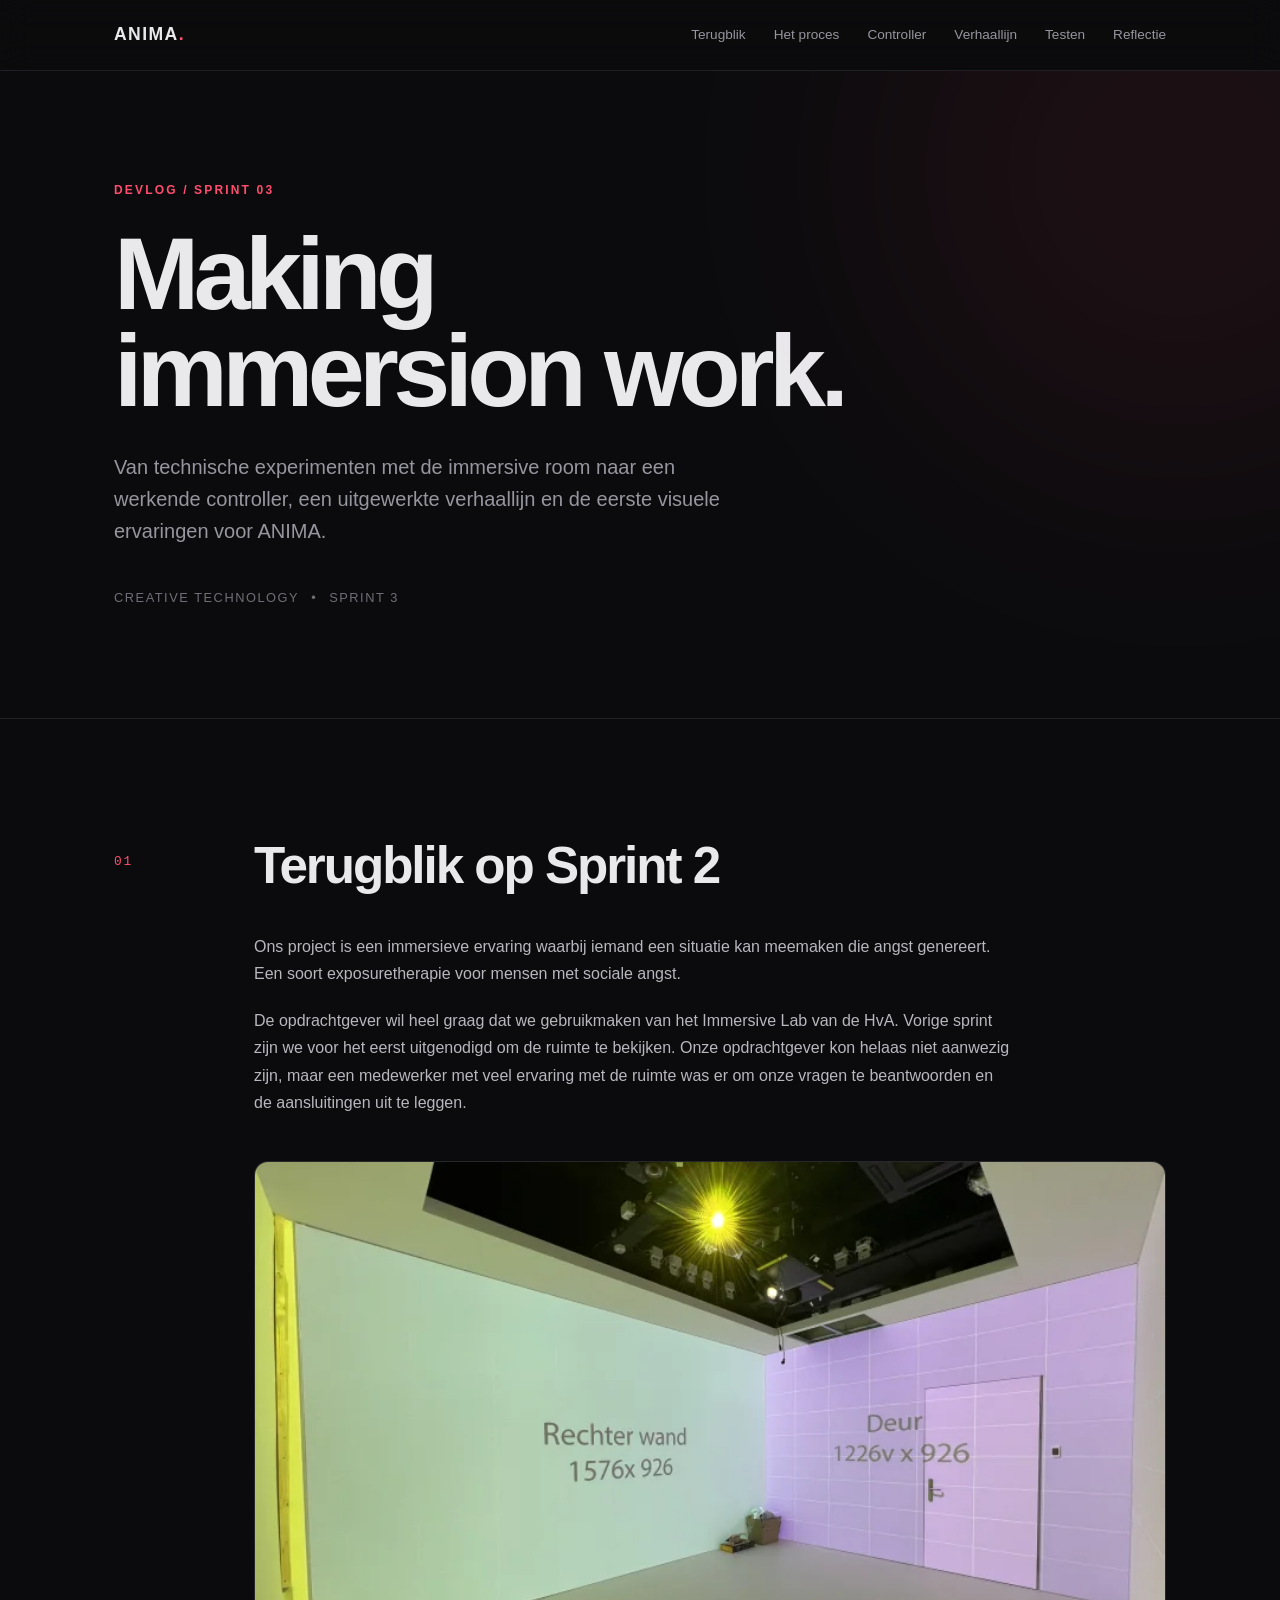
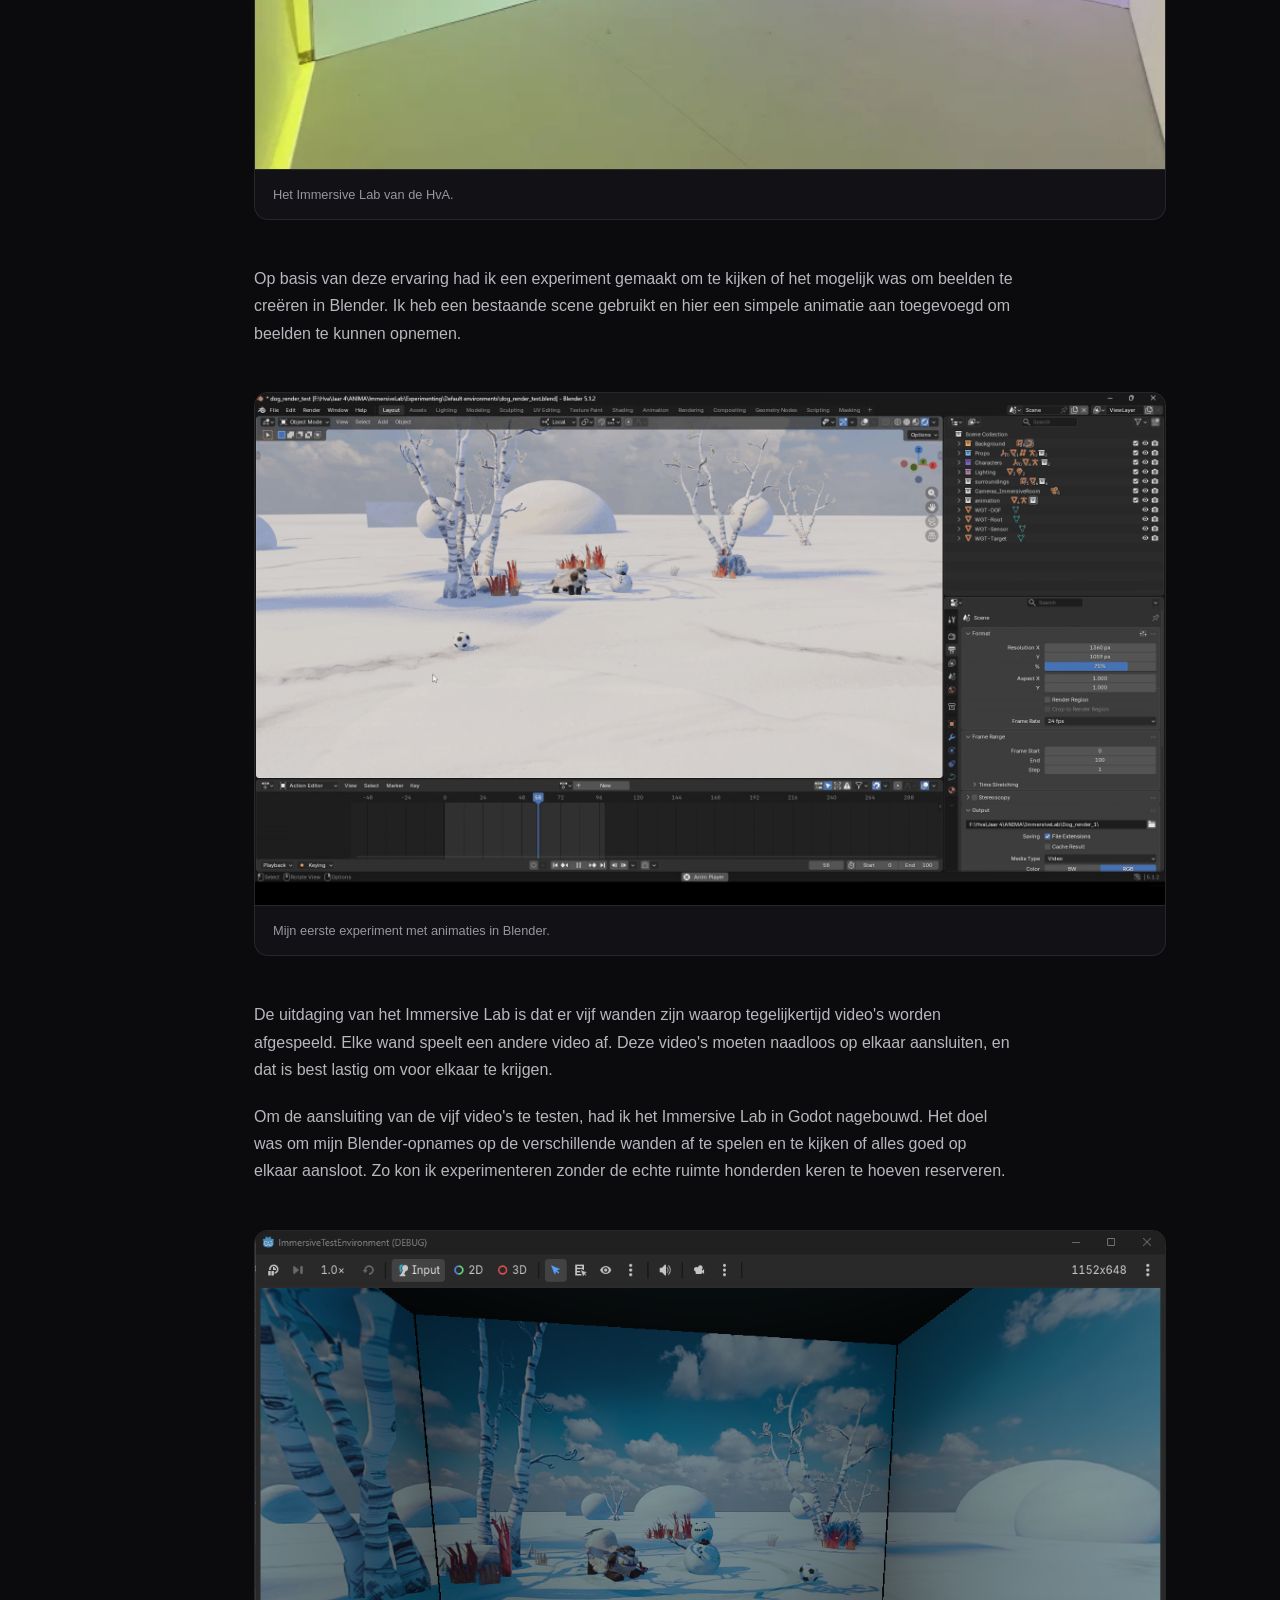
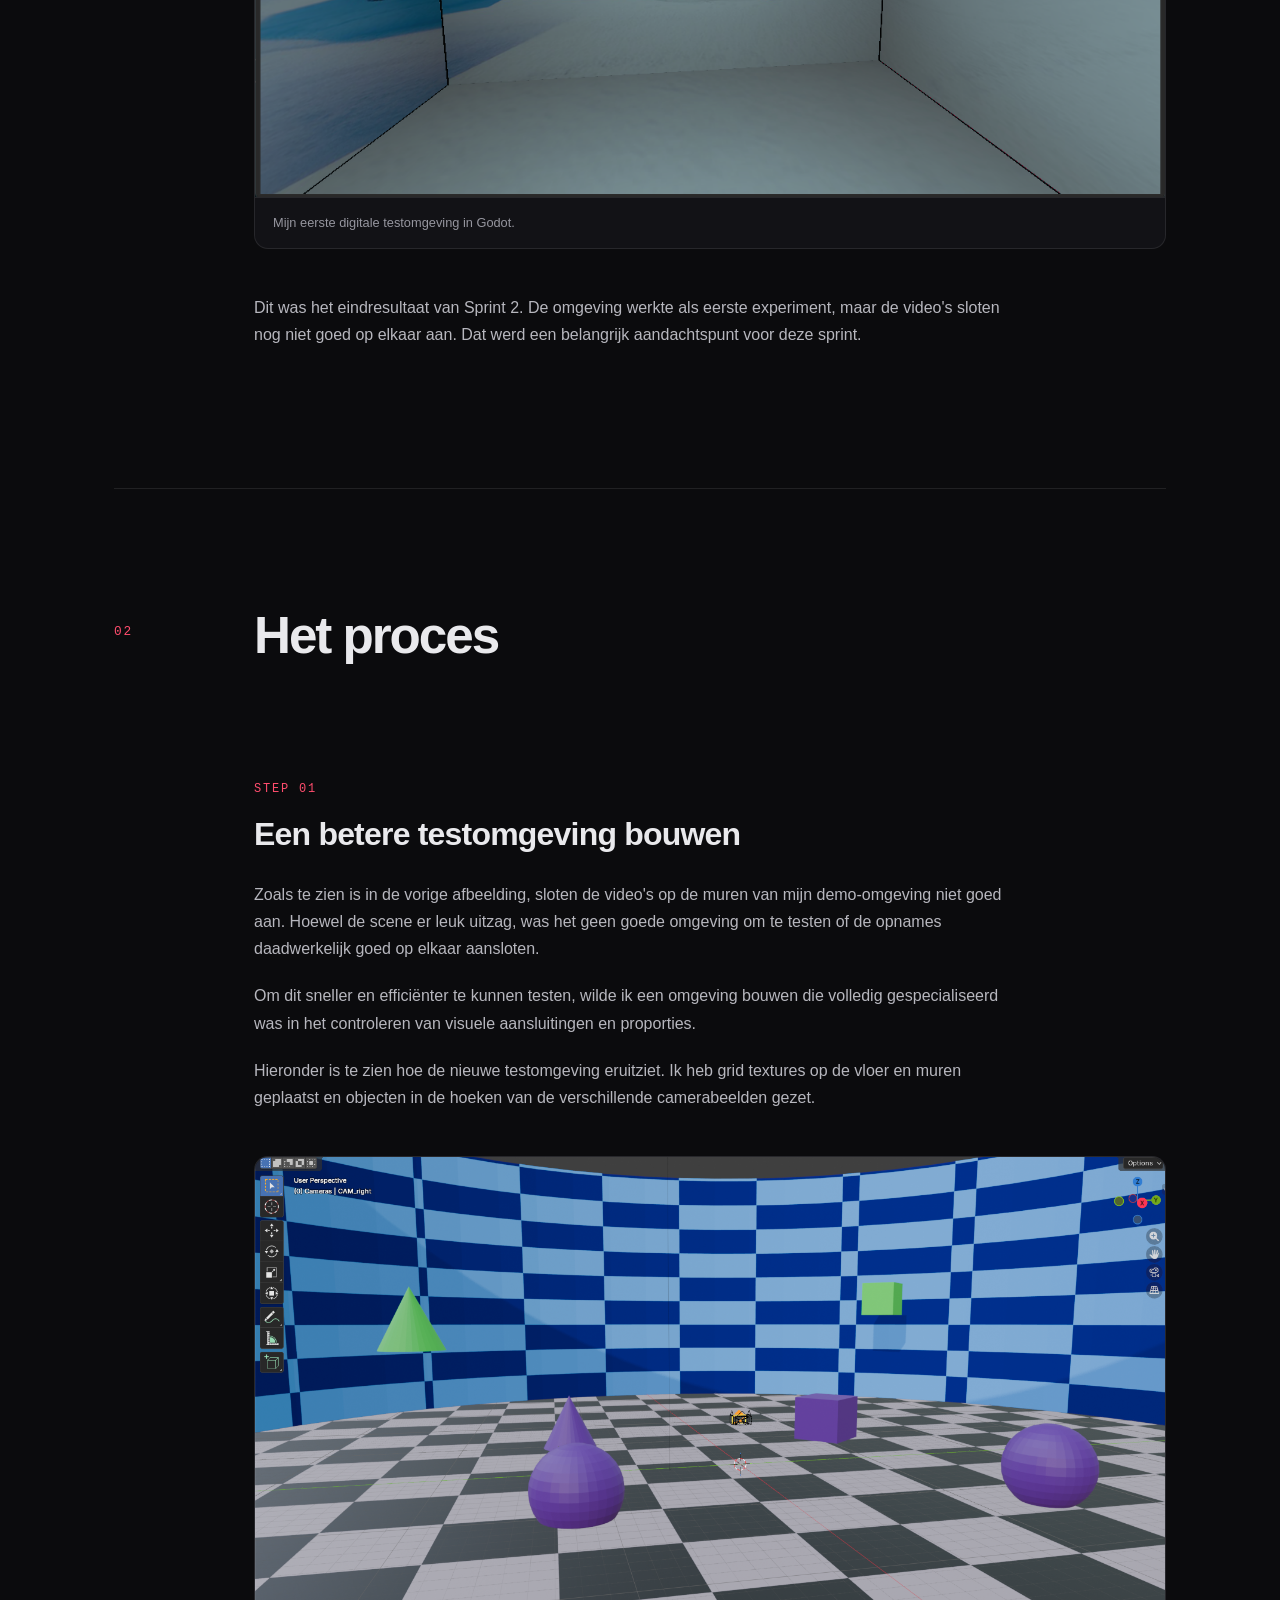
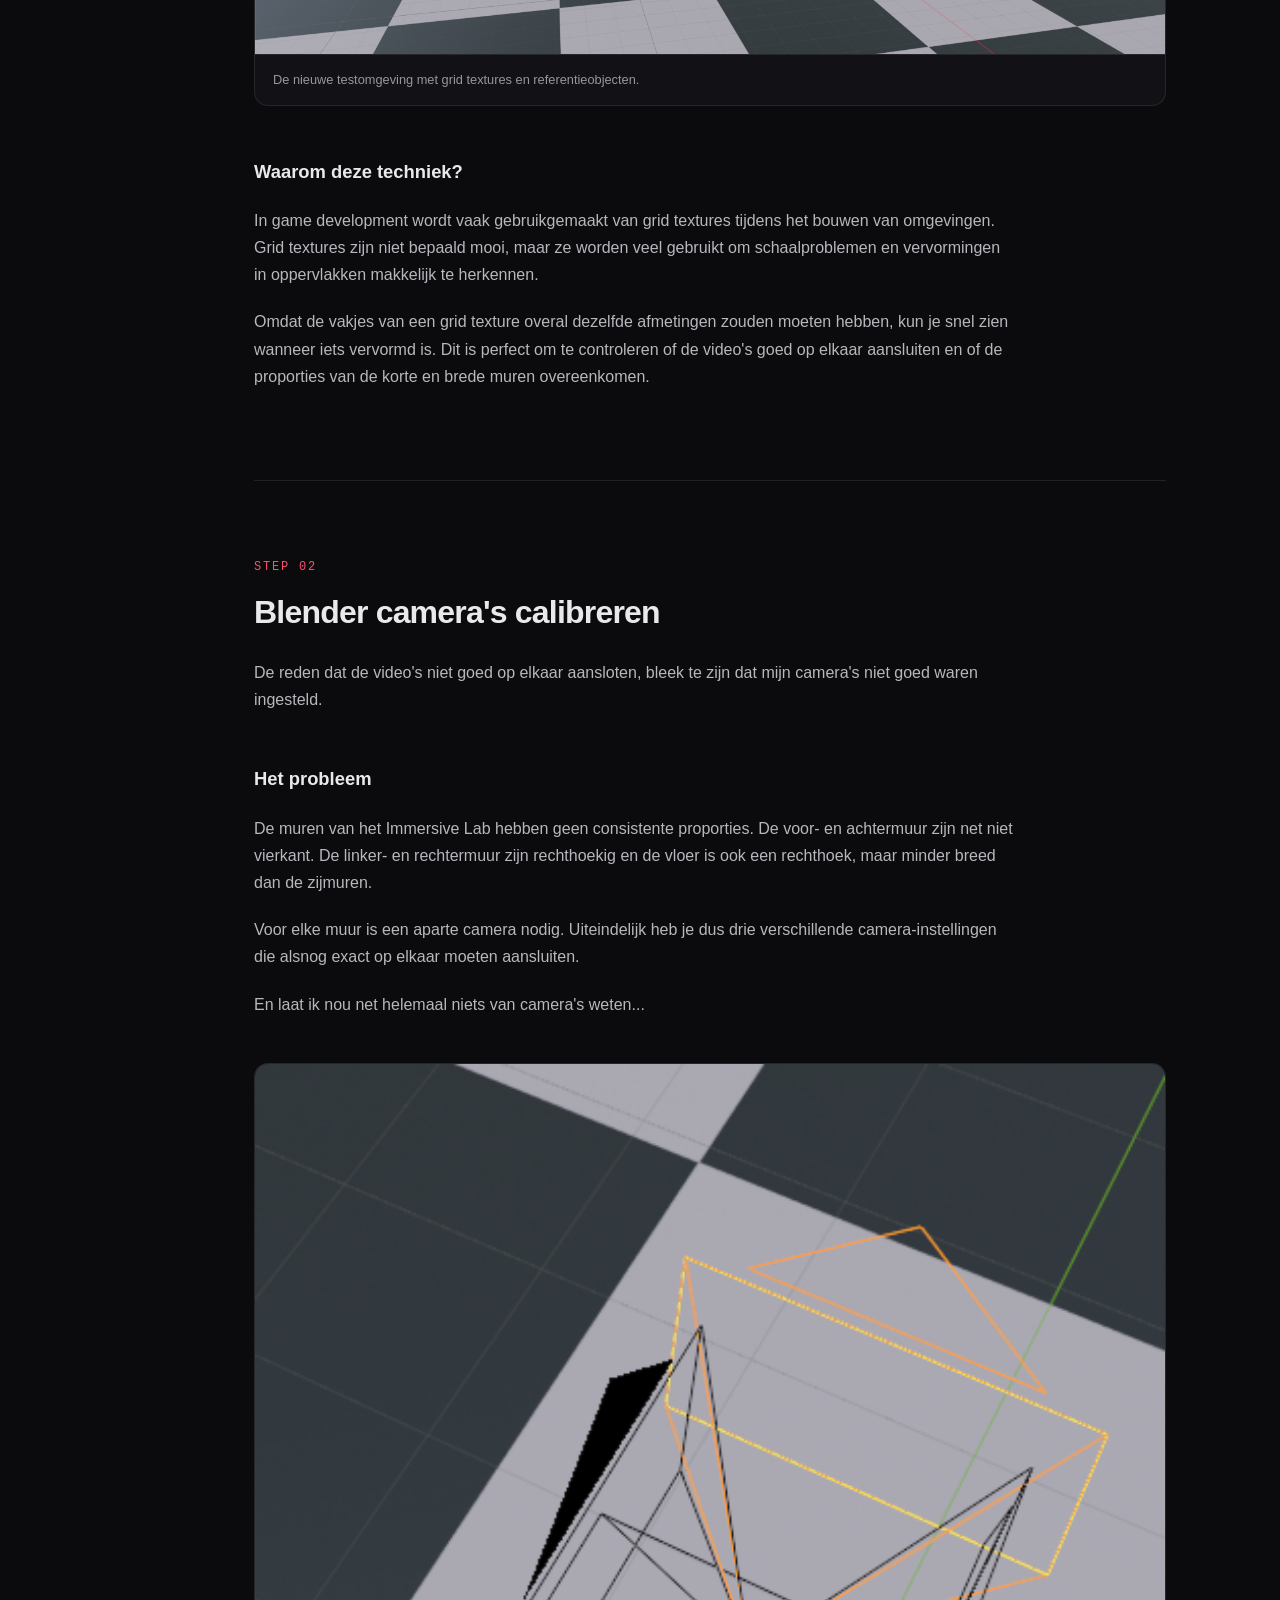
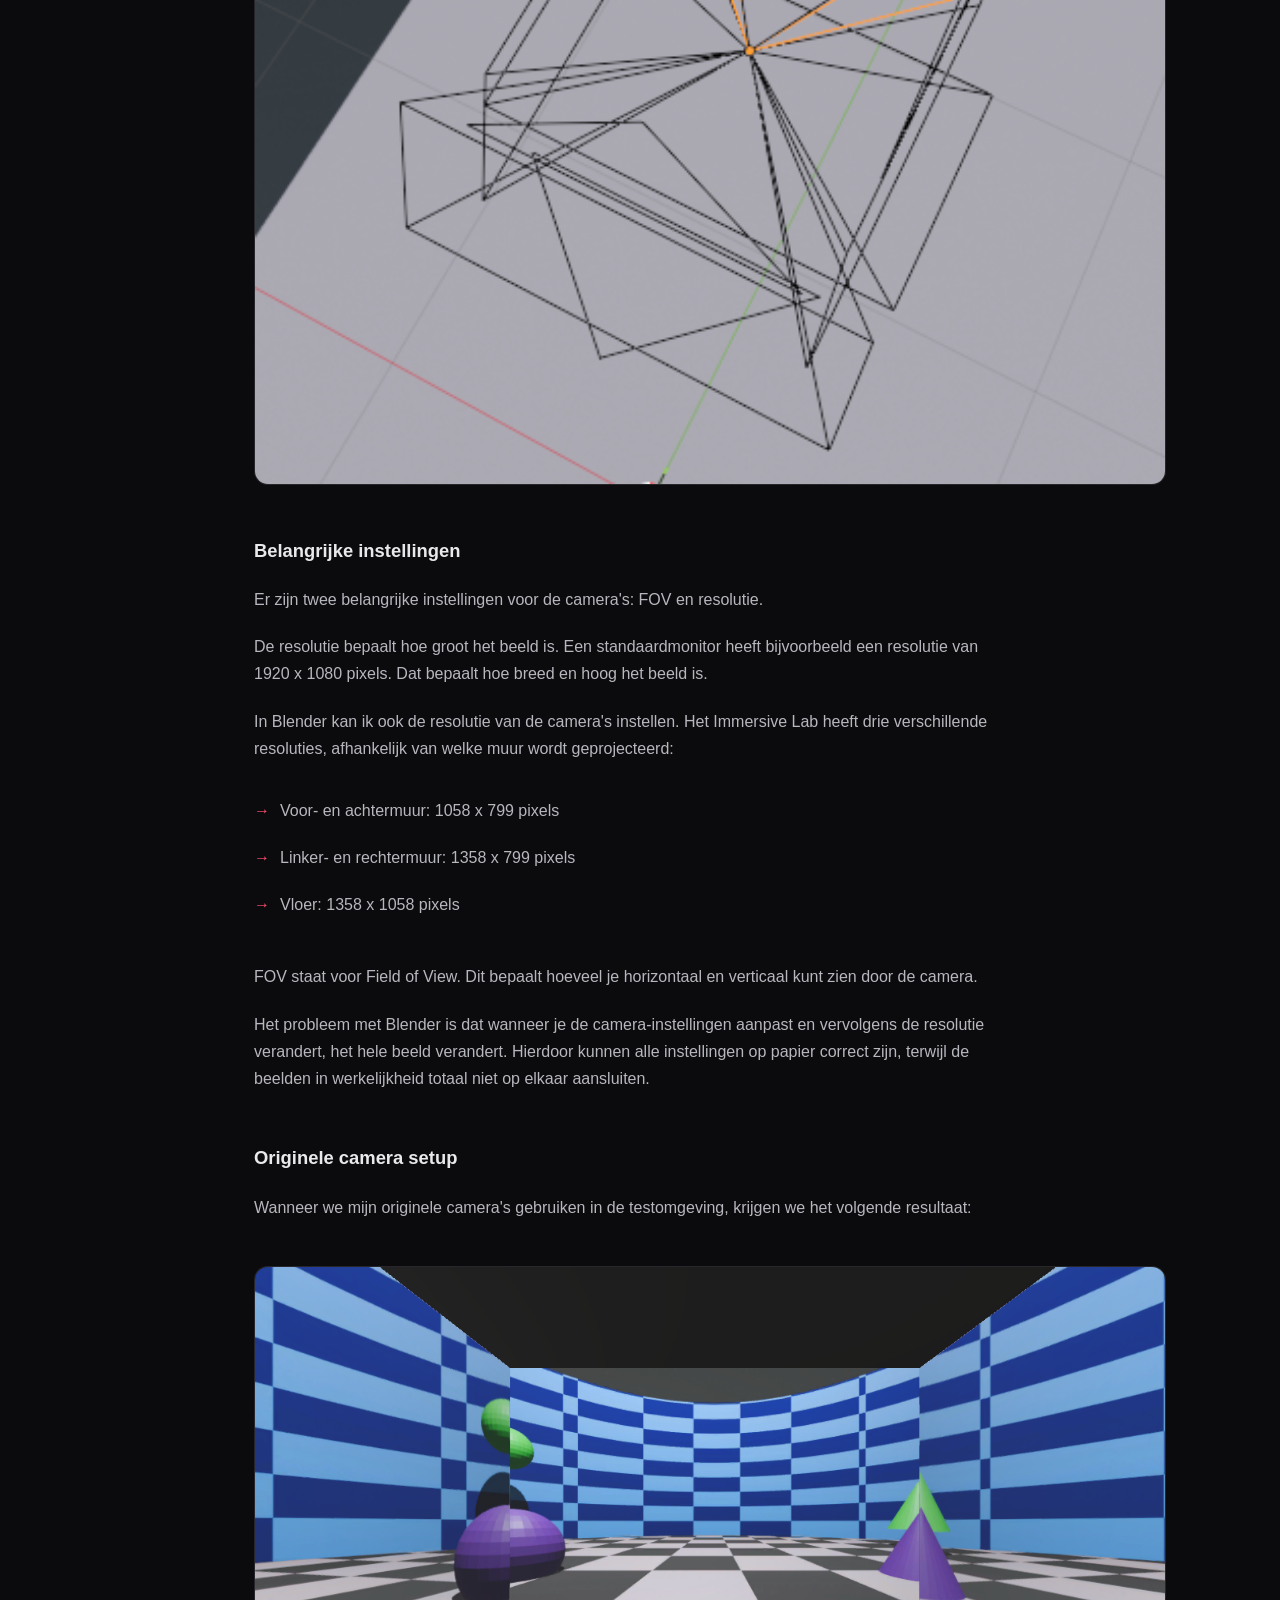
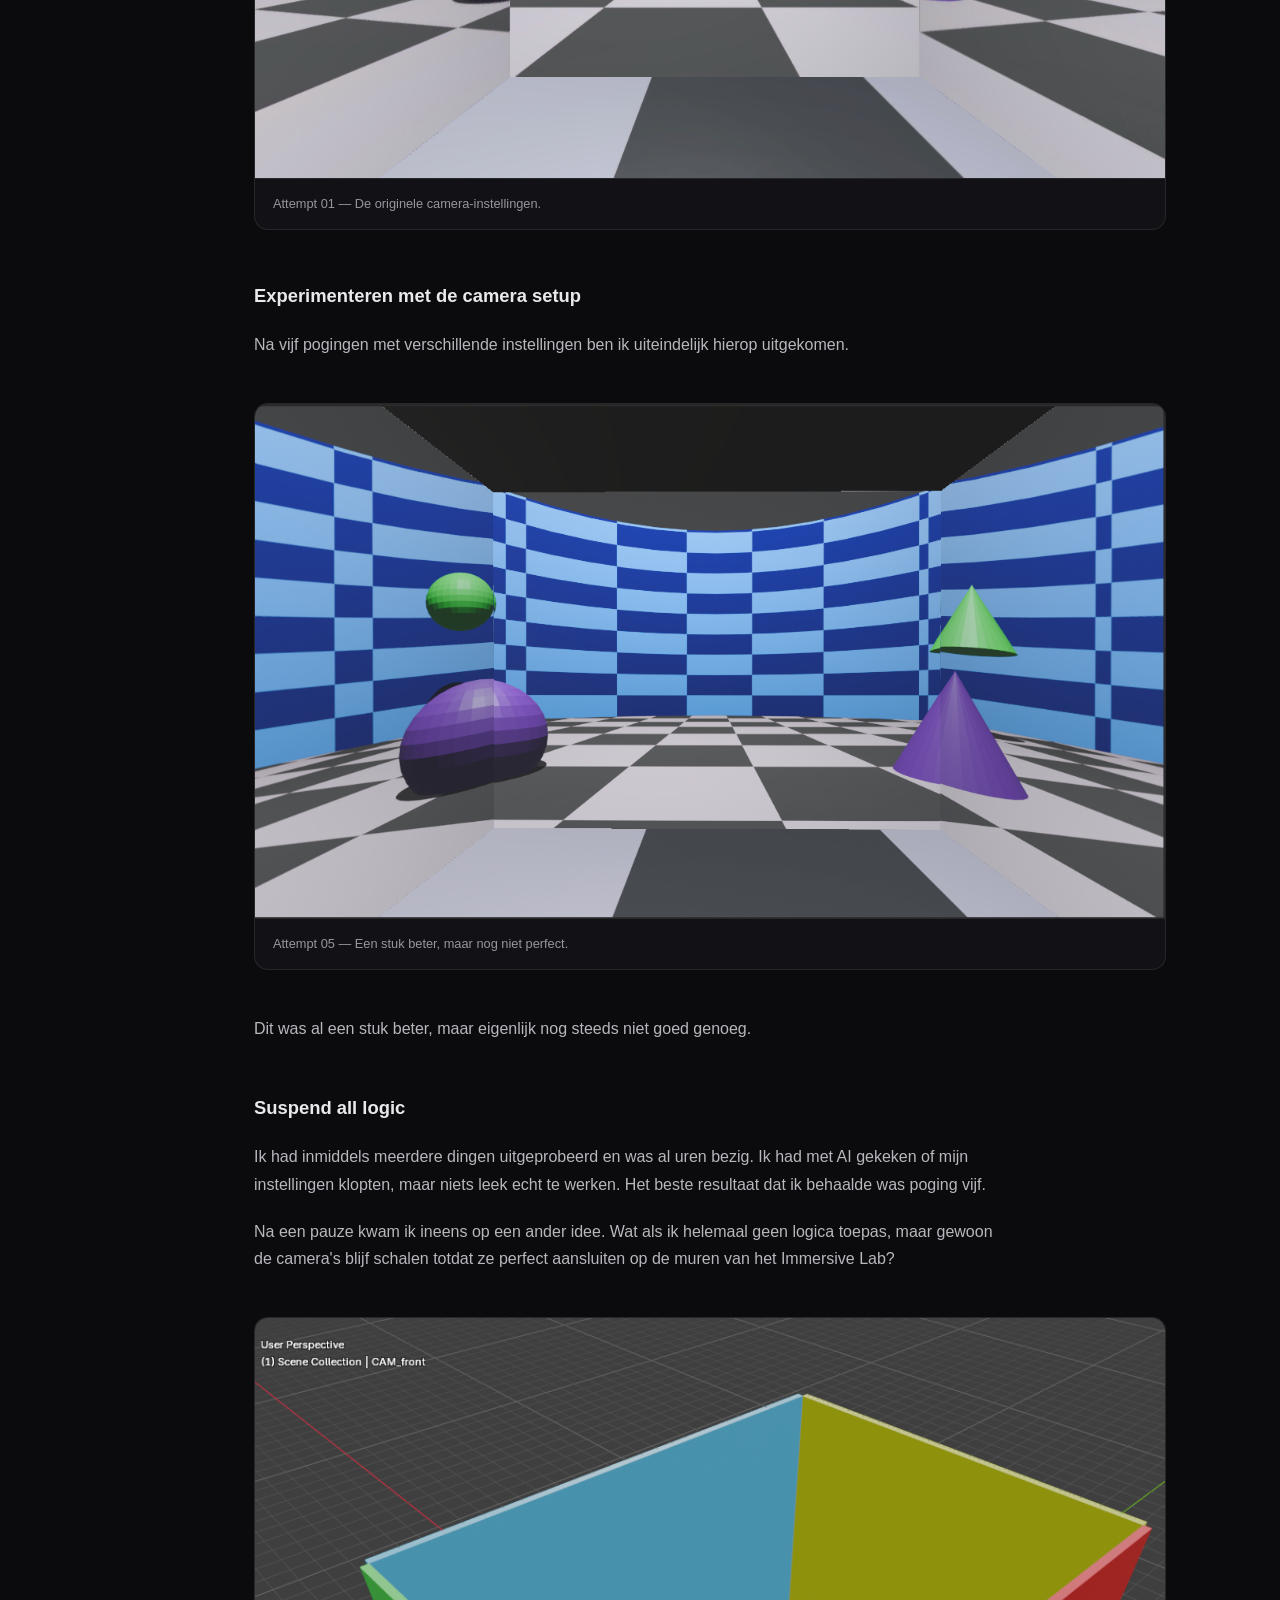
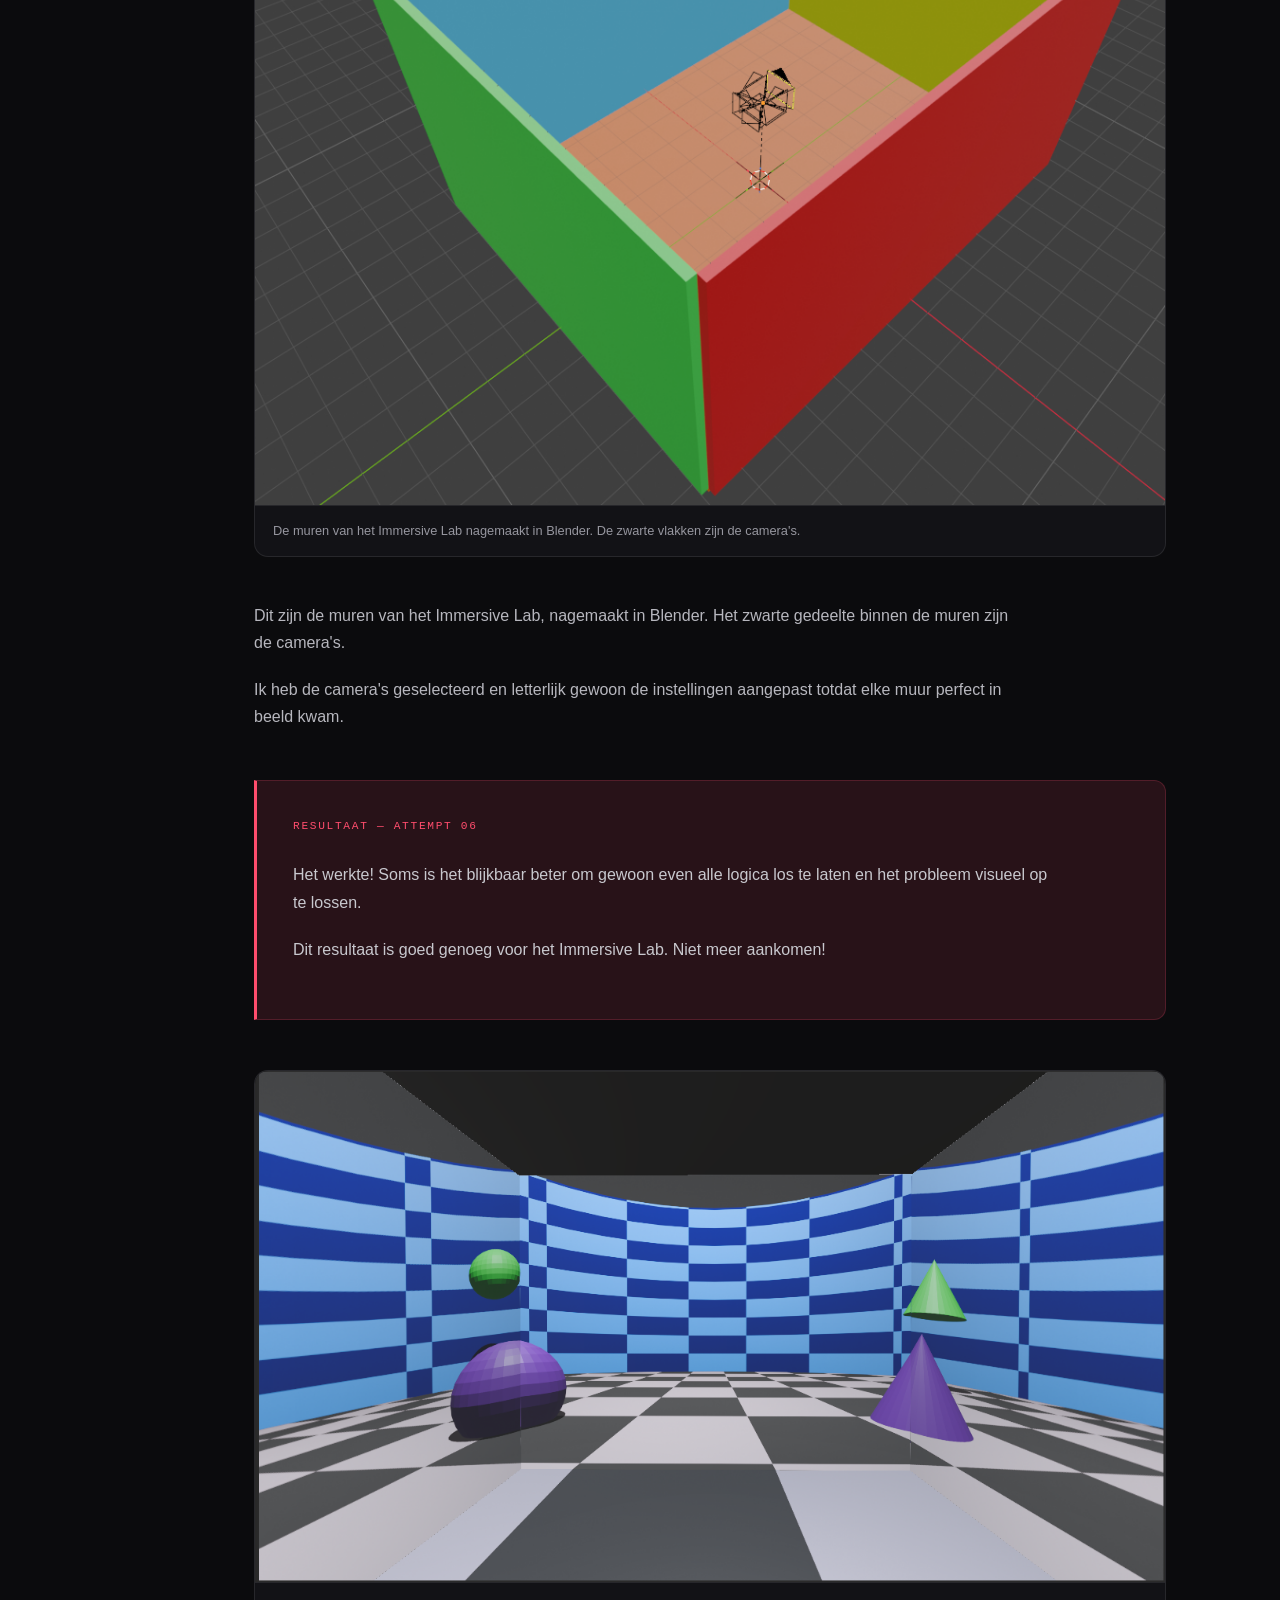
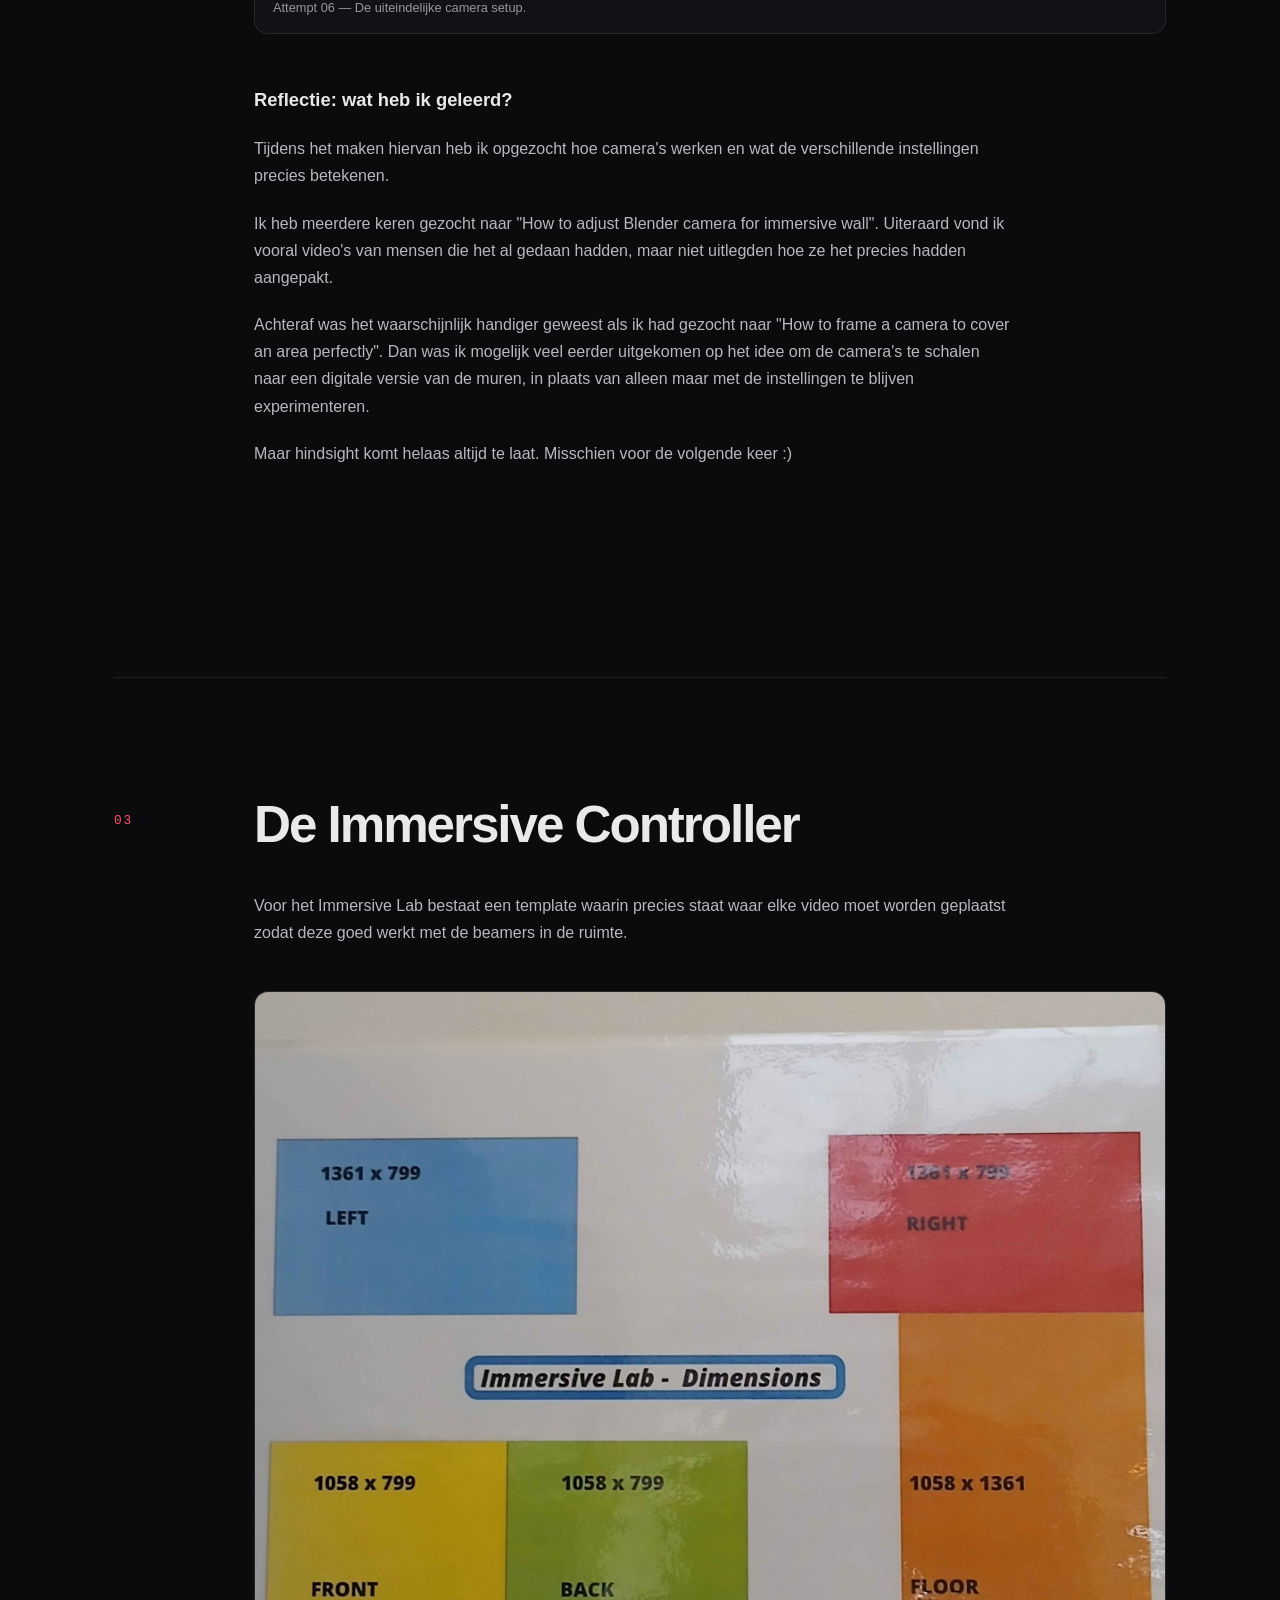
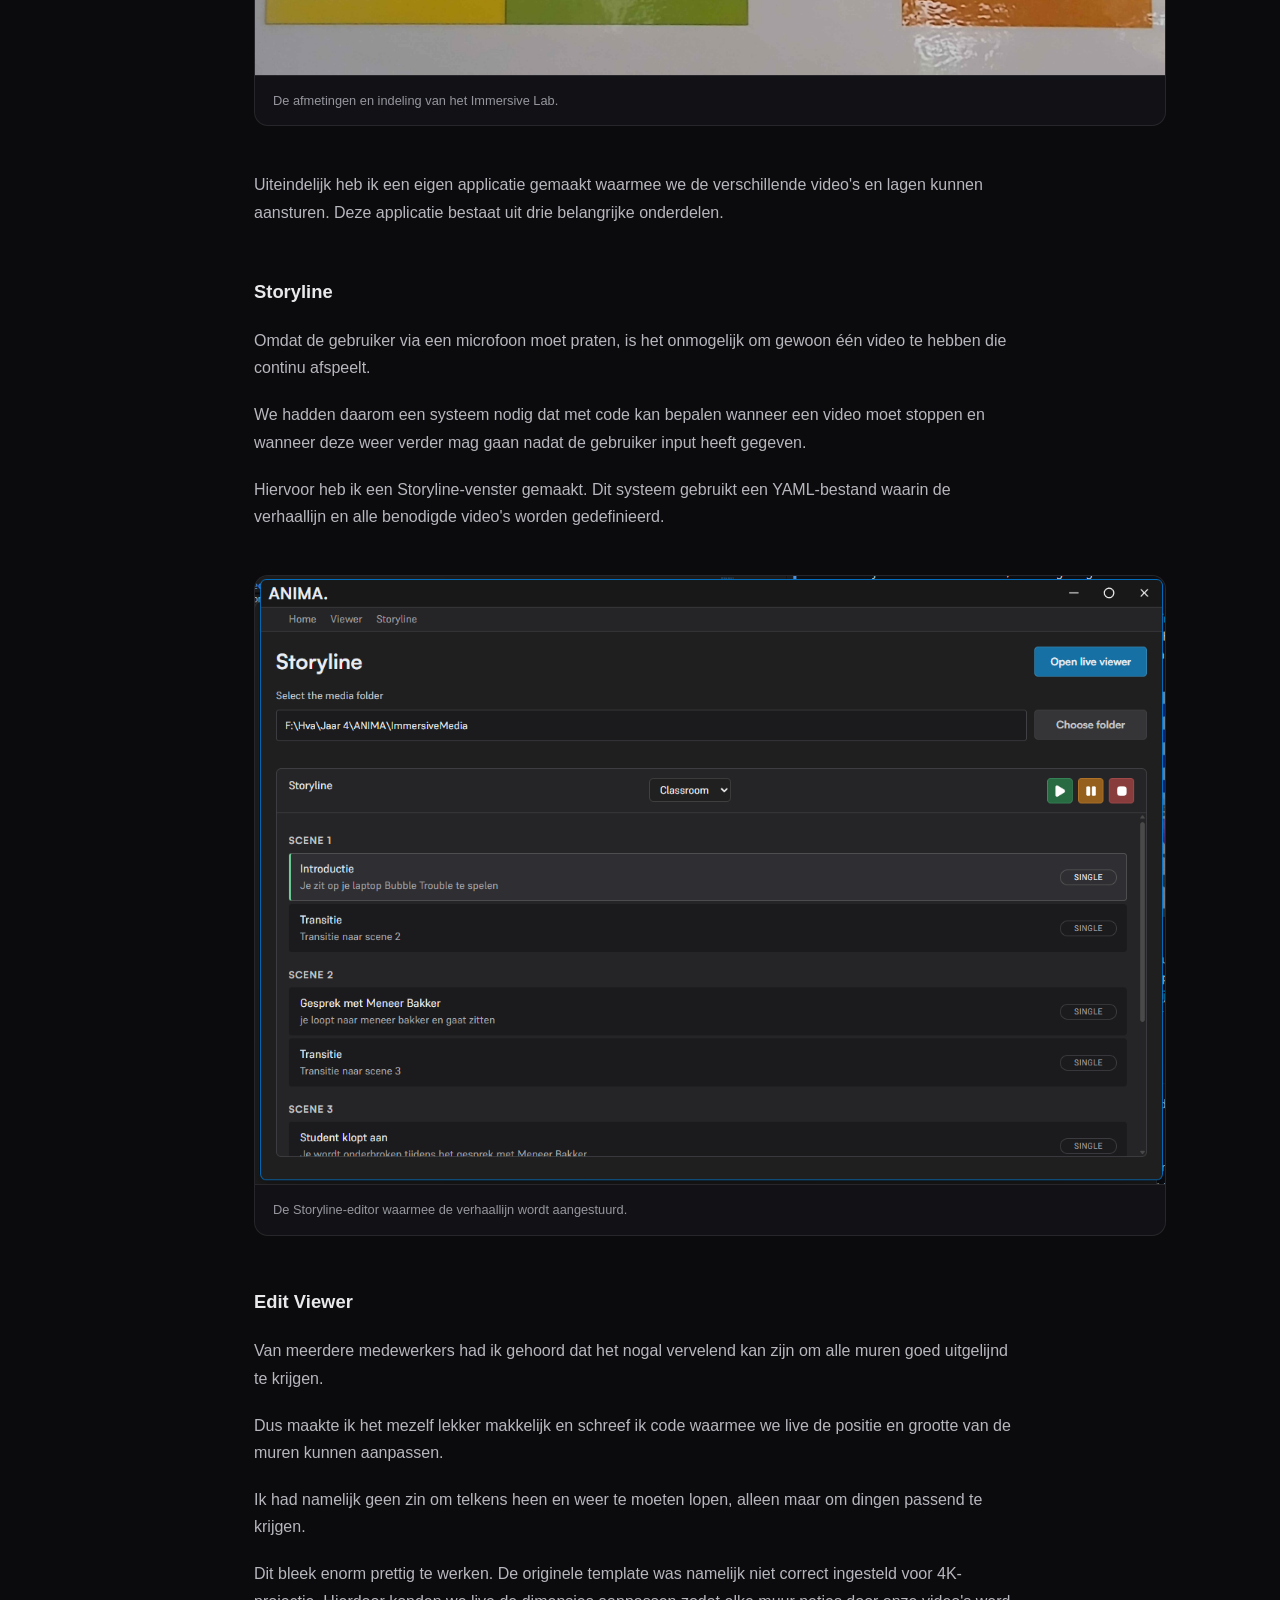
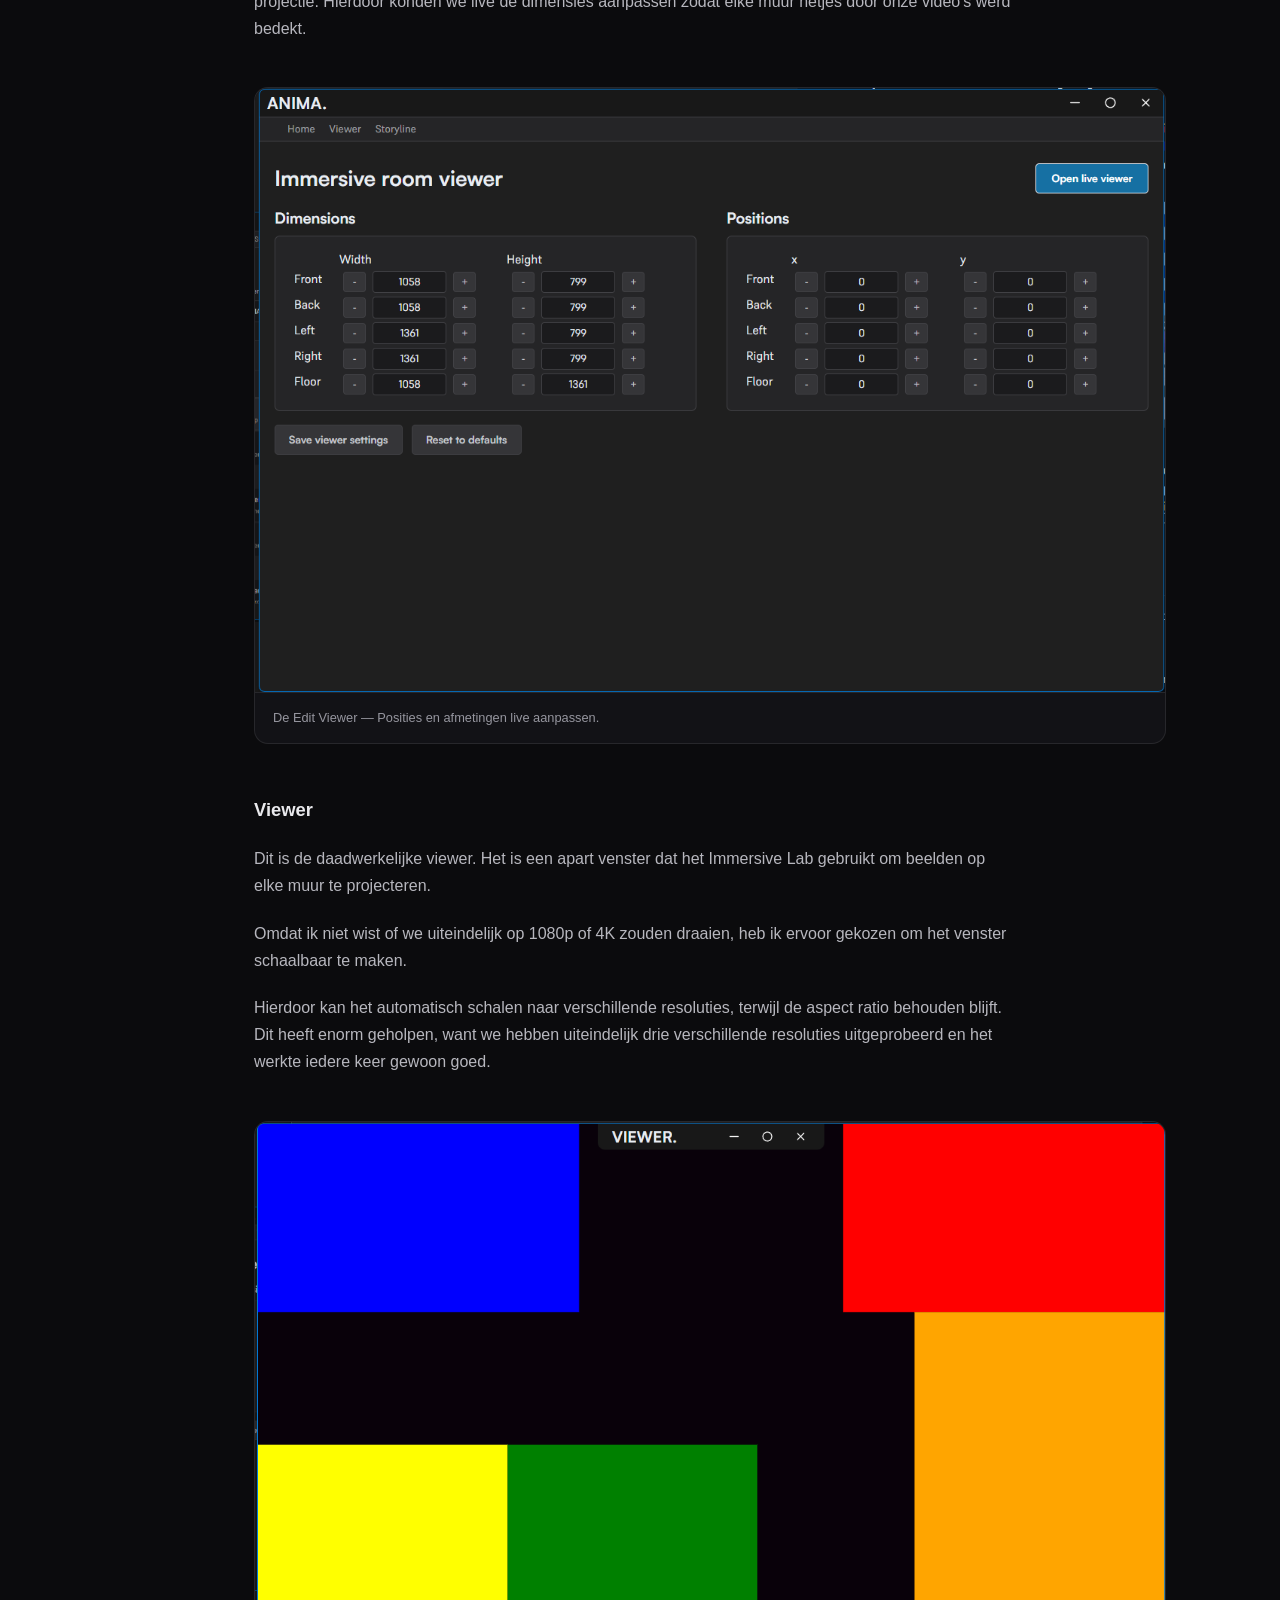
==== commit e2333600: "ugh" ====
--- a/sprint3.html
+++ b/sprint3.html
@@ -4,739 +4,1256 @@
 <head>
     <meta charset="UTF-8">
     <meta name="viewport" content="width=device-width, initial-scale=1.0">
-    <title>Sprint 3 | Development Log</title>
+
+    <title>DevLog — Sprint 3 | ANIMA</title>
+
     <link rel="stylesheet" href="style.css">
 </head>
 
 <body>
 
+    <!-- Navigation -->
     <nav class="navbar">
-        <a href="index.html" class="nav-logo">Development Log</a>
-        <div class="nav-links">
-            <a href="index.html">Home</a>
-            <a href="sprint1.html">Sprint 1</a>
-            <a href="sprint2.html">Sprint 2</a>
-            <a href="sprint3.html" class="active">Sprint 3</a>
+        <div class="nav-container">
+            <a href="#" class="logo">ANIMA<span>.</span></a>
+
+            <div class="nav-links">
+                <a href="#recap">Terugblik</a>
+                <a href="#proces">Het proces</a>
+                <a href="#controller">Controller</a>
+                <a href="#verhaallijn">Verhaallijn</a>
+                <a href="#testen">Testen</a>
+                <a href="#reflectie">Reflectie</a>
+            </div>
         </div>
     </nav>
 
-    <main class="page-content">
-
-        <!-- HERO -->
-        <header class="hero">
-            <p class="eyebrow">Development Log / Sprint 03</p>
-            <h1>Making immersion work.</h1>
+
+    <!-- Hero -->
+    <header class="hero">
+        <div class="hero-content">
+
+            <div class="eyebrow">
+                DEVLOG / SPRINT 03
+            </div>
+
+            <h1>
+                Making immersion work.
+            </h1>
+
             <p class="hero-description">
-                Van camera calibratie en een eigen controller tot het bouwen
-                van een volledige verhaallijn voor de immersive room.
+                Van technische experimenten met de immersive room naar
+                een werkende controller, een uitgewerkte verhaallijn
+                en de eerste visuele ervaringen voor ANIMA.
             </p>
+
             <div class="hero-meta">
-                <span>Sprint 03</span>
-                <span>Development & Research</span>
-                <span>Immersive Experience</span>
+                <span>Creative Technology</span>
+                <span>•</span>
+                <span>Sprint 3</span>
             </div>
-        </header>
-
-
-        <!-- 01 RECAP SPRINT 2 -->
-        <section class="content-section">
-            <div class="section-heading">
-                <span class="section-number">01</span>
-                <div>
-                    <p class="eyebrow">Previous sprint</p>
-                    <h2>Recap Sprint 2</h2>
-                </div>
-            </div>
+
+        </div>
+    </header>
+
+
+    <main class="content">
+
+
+        <!-- Recap -->
+        <section id="recap" class="section">
+
+            <div class="section-number">01</div>
 
             <div class="section-content">
-                <p>
-                    Ons project is een immersieve ervaring waarbij iemand een
-                    ervaring kan meemaken die angst geneerd. Een soort van
-                    exposure therapie voor mensen met sociale angst.
-                </p>
-
-                <p>
-                    De opdrachtgever wil heel graag dat we gebruik maken van
-                    de immersive lab van het HvA. Na vorige sprint eenmalig
-                    naar de kamer te zijn geweest. Vorige sprint is ons team
-                    uitgenodigd om de ruimte voor het eerst te zien. Onze
-                    opdrachtgever kon niet aanwezig zijn, maar een medewerker
-                    die veel ervaring heeft met de kamer was aanwezig om onze
-                    vragen te beantwoorden en de aansluiting uit te leggen.
+
+                <h2>Terugblik op Sprint 2</h2>
+
+                <p>
+                    Ons project is een immersieve ervaring waarbij iemand
+                    een situatie kan meemaken die angst genereert. Een
+                    soort exposuretherapie voor mensen met sociale angst.
+                </p>
+
+                <p>
+                    De opdrachtgever wil heel graag dat we gebruikmaken
+                    van het Immersive Lab van de HvA. Vorige sprint zijn
+                    we voor het eerst uitgenodigd om de ruimte te bekijken.
+                    Onze opdrachtgever kon helaas niet aanwezig zijn,
+                    maar een medewerker met veel ervaring met de ruimte
+                    was er om onze vragen te beantwoorden en de aansluitingen
+                    uit te leggen.
+                </p>
+
+                <figure class="image-card">
+                    <img
+                        src="../images/sprint1/immersive_studio.png"
+                        alt="De immersive room van de HvA"
+                    >
+                    <figcaption>
+                        Het Immersive Lab van de HvA.
+                    </figcaption>
+                </figure>
+
+                <p>
+                    Op basis van deze ervaring had ik een experiment gemaakt
+                    om te kijken of het mogelijk was om beelden te creëren
+                    in Blender. Ik heb een bestaande scene gebruikt en
+                    hier een simpele animatie aan toegevoegd om beelden
+                    te kunnen opnemen.
                 </p>
 
                 <figure class="image-card large">
-                    <img src="images/sprint1/immersive_studio.png"
-                         alt="De immersive studio van de HvA">
-                    <figcaption>Immersive room</figcaption>
+                    <img
+                        src="../images/sprint2/animation.gif"
+                        alt="Eerste Blender animatie-experiment"
+                    >
+                    <figcaption>
+                        Mijn eerste experiment met animaties in Blender.
+                    </figcaption>
                 </figure>
 
                 <p>
-                    Op basis van die ervaring had ik een experiment gemaakt
-                    om te zien of het mogelijk is beelden te creeren in
-                    blender. Ik had een bestaande scene gebruikt en een
-                    simpele animatie toegevoegd in blender om beelden te
-                    kunnen opnemen:
+                    De uitdaging van het Immersive Lab is dat er vijf
+                    wanden zijn waarop tegelijkertijd video's worden
+                    afgespeeld. Elke wand speelt een andere video af.
+                    Deze video's moeten naadloos op elkaar aansluiten,
+                    en dat is best lastig om voor elkaar te krijgen.
+                </p>
+
+                <p>
+                    Om de aansluiting van de vijf video's te testen,
+                    had ik het Immersive Lab in Godot nagebouwd. Het doel
+                    was om mijn Blender-opnames op de verschillende
+                    wanden af te spelen en te kijken of alles goed op
+                    elkaar aansloot. Zo kon ik experimenteren zonder
+                    de echte ruimte honderden keren te hoeven reserveren.
                 </p>
 
                 <figure class="image-card large">
-                    <img src="images/sprint2/animation.gif"
-                         alt="Een animatie gemaakt in Blender">
+                    <img
+                        src="../images/sprint2/godot_immersive%20room.png"
+                        alt="Immersive room nagebouwd in Godot"
+                    >
+                    <figcaption>
+                        Mijn eerste digitale testomgeving in Godot.
+                    </figcaption>
                 </figure>
 
                 <p>
-                    De uitdaging van de immersive lab is dat er 5 wanden zijn
-                    waar videos tegelijkertijd afspelen. Echter elke wand
-                    speelt een andere video af, en deze videos moeten naadloos
-                    op elkaar aansluiten en dat is moeilijk om voor elkaar
-                    te krijgen.
-                </p>
-
-                <p>
-                    Om de aansluiting van de 5 videos te testen had ik de
-                    immersive lab in godot nagebouwd. Het doel was om mijn
-                    opnames in blender op de wanden af te spelen, en te zien
-                    of ze aansloten. Zo kon ik testen zonder de ruimte 500x
-                    te moeten inhuren.
-                </p>
-
-                <figure class="image-card large">
-                    <img src="images/sprint2/godot_immersive%20room.png"
-                         alt="De immersive room nagebouwd in Godot">
-                    <figcaption>Dit was het resultaat toen de sprint was afgelopen.</figcaption>
-                </figure>
-
-                <p>
-                    Dit was het eindresultaat van sprint 2.
-                </p>
+                    Dit was het eindresultaat van Sprint 2. De omgeving
+                    werkte als eerste experiment, maar de video's sloten
+                    nog niet goed op elkaar aan. Dat werd een belangrijk
+                    aandachtspunt voor deze sprint.
+                </p>
+
             </div>
         </section>
 
 
-        <!-- 02 TESTOMGEVING -->
-        <section class="content-section">
-            <div class="section-heading">
-                <span class="section-number">02</span>
-                <div>
-                    <p class="eyebrow">Testing environment</p>
-                    <h2>Video's laten aansluiten: testomgeving bouwen</h2>
-                </div>
-            </div>
+
+        <!-- Process -->
+        <section id="proces" class="section">
+
+            <div class="section-number">02</div>
 
             <div class="section-content">
-                <p>
-                    Zoals te zien is in de vorige afbeelding sloten de videos
-                    op de muren van de demo omgeving niet goed aan. Terwijl
-                    de scene er leuk uit ziet, is het is geen goede scene om
-                    te testen of de opnames goed op elkaar aansluiten.
-                </p>
-
-                <p>
-                    Om dit sneller en efficienter te kunnen testen wou ik een
-                    omgeving bouwen die gespecialiseerd is voor het testen
-                    van visuele aansluiting en proporties. Hieronder is te
-                    zien hoe de omgeving eruit ziet. Ik heb grid textures op
-                    de vloer en muur geplaatst en objecten in de hoeken van
-                    de camera's.
-                </p>
-
-                <figure class="image-card large">
-                    <img src="images/sprint3/calibration_room.png"
-                         alt="De calibration testomgeving">
-                    <figcaption>De testomgeving</figcaption>
-                </figure>
-
-                <div class="text-highlight">
-                    <h3>Waarom deze techniek?</h3>
-                    <p>
-                        In game development wordt vaak gebruik gemaakt van
-                        grid textures tijdens het bouwen van omgevingen.
-                        Grid textures zijn lelijk, maar worden veel gebruikt
-                        om schaal en problemen in oppervlaktes makkelijk te
-                        herkennen. Doordat grid texture dezelfde formaat zou
-                        moeten zijn, is het makkelijk te zien wanneer iets
-                        vervormt is. Dit is perfect om te zien of de videos
-                        goed op elkaar aansluiten, en of de proprties van de
-                        kort en bredere muren gelijk blijven.
-                    </p>
-                </div>
+
+                <h2>Het proces</h2>
+
+
+                <!-- Step 1 -->
+                <article class="process-step">
+
+                    <div class="step-label">
+                        <span>STEP 01</span>
+                    </div>
+
+                    <h3>Een betere testomgeving bouwen</h3>
+
+                    <p>
+                        Zoals te zien is in de vorige afbeelding,
+                        sloten de video's op de muren van mijn demo-omgeving
+                        niet goed aan. Hoewel de scene er leuk uitzag,
+                        was het geen goede omgeving om te testen of de
+                        opnames daadwerkelijk goed op elkaar aansloten.
+                    </p>
+
+                    <p>
+                        Om dit sneller en efficiënter te kunnen testen,
+                        wilde ik een omgeving bouwen die volledig
+                        gespecialiseerd was in het controleren van
+                        visuele aansluitingen en proporties.
+                    </p>
+
+                    <p>
+                        Hieronder is te zien hoe de nieuwe testomgeving
+                        eruitziet. Ik heb grid textures op de vloer en
+                        muren geplaatst en objecten in de hoeken van
+                        de verschillende camerabeelden gezet.
+                    </p>
+
+                    <figure class="image-card large">
+                        <img
+                            src="../images/sprint3/calibration_room.png"
+                            alt="Mijn nieuwe calibration room"
+                        >
+                        <figcaption>
+                            De nieuwe testomgeving met grid textures en
+                            referentieobjecten.
+                        </figcaption>
+                    </figure>
+
+                    <h4 class="subheading">
+                        Waarom deze techniek?
+                    </h4>
+
+                    <p>
+                        In game development wordt vaak gebruikgemaakt
+                        van grid textures tijdens het bouwen van
+                        omgevingen. Grid textures zijn niet bepaald mooi,
+                        maar ze worden veel gebruikt om schaalproblemen
+                        en vervormingen in oppervlakken makkelijk te
+                        herkennen.
+                    </p>
+
+                    <p>
+                        Omdat de vakjes van een grid texture overal
+                        dezelfde afmetingen zouden moeten hebben,
+                        kun je snel zien wanneer iets vervormd is.
+                        Dit is perfect om te controleren of de video's
+                        goed op elkaar aansluiten en of de proporties
+                        van de korte en brede muren overeenkomen.
+                    </p>
+
+                </article>
+
+
+
+                <!-- Step 2 -->
+                <article class="process-step">
+
+                    <div class="step-label">
+                        <span>STEP 02</span>
+                    </div>
+
+                    <h3>Blender camera's calibreren</h3>
+
+                    <p>
+                        De reden dat de video's niet goed op elkaar
+                        aansloten, bleek te zijn dat mijn camera's
+                        niet goed waren ingesteld.
+                    </p>
+
+
+                    <h4 class="subheading">
+                        Het probleem
+                    </h4>
+
+                    <p>
+                        De muren van het Immersive Lab hebben geen
+                        consistente proporties. De voor- en achtermuur
+                        zijn net niet vierkant. De linker- en rechtermuur
+                        zijn rechthoekig en de vloer is ook een rechthoek,
+                        maar minder breed dan de zijmuren.
+                    </p>
+
+                    <p>
+                        Voor elke muur is een aparte camera nodig.
+                        Uiteindelijk heb je dus drie verschillende
+                        camera-instellingen die alsnog exact op elkaar
+                        moeten aansluiten.
+                    </p>
+
+                    <p>
+                        En laat ik nou net helemaal niets van camera's
+                        weten...
+                    </p>
+
+                    <figure class="image-card">
+                        <img
+                            src="../images/sprint3/cameras.png"
+                            alt="De verschillende camera's voor de immersive room"
+                        >
+                    </figure>
+
+
+                    <h4 class="subheading">
+                        Belangrijke instellingen
+                    </h4>
+
+                    <p>
+                        Er zijn twee belangrijke instellingen voor
+                        de camera's: FOV en resolutie.
+                    </p>
+
+                    <p>
+                        De resolutie bepaalt hoe groot het beeld is.
+                        Een standaardmonitor heeft bijvoorbeeld een
+                        resolutie van 1920 x 1080 pixels. Dat bepaalt
+                        hoe breed en hoog het beeld is.
+                    </p>
+
+                    <p>
+                        In Blender kan ik ook de resolutie van de
+                        camera's instellen. Het Immersive Lab heeft
+                        drie verschillende resoluties, afhankelijk
+                        van welke muur wordt geprojecteerd:
+                    </p>
+
+                    <ul class="feature-list">
+                        <li>Voor- en achtermuur: 1058 x 799 pixels</li>
+                        <li>Linker- en rechtermuur: 1358 x 799 pixels</li>
+                        <li>Vloer: 1358 x 1058 pixels</li>
+                    </ul>
+
+                    <p>
+                        FOV staat voor Field of View. Dit bepaalt
+                        hoeveel je horizontaal en verticaal kunt zien
+                        door de camera.
+                    </p>
+
+                    <p>
+                        Het probleem met Blender is dat wanneer je de
+                        camera-instellingen aanpast en vervolgens de
+                        resolutie verandert, het hele beeld verandert.
+                        Hierdoor kunnen alle instellingen op papier
+                        correct zijn, terwijl de beelden in werkelijkheid
+                        totaal niet op elkaar aansluiten.
+                    </p>
+
+
+                    <h4 class="subheading">
+                        Originele camera setup
+                    </h4>
+
+                    <p>
+                        Wanneer we mijn originele camera's gebruiken
+                        in de testomgeving, krijgen we het volgende
+                        resultaat:
+                    </p>
+
+                    <figure class="image-card large">
+                        <img
+                            src="../images/sprint3/attempt1.png"
+                            alt="Eerste poging met de originele camera-instellingen"
+                        >
+                        <figcaption>
+                            Attempt 01 — De originele camera-instellingen.
+                        </figcaption>
+                    </figure>
+
+
+                    <h4 class="subheading">
+                        Experimenteren met de camera setup
+                    </h4>
+
+                    <p>
+                        Na vijf pogingen met verschillende instellingen
+                        ben ik uiteindelijk hierop uitgekomen.
+                    </p>
+
+                    <figure class="image-card large">
+                        <img
+                            src="../images/sprint3/attempt5.png"
+                            alt="Vijfde poging met aangepaste camera-instellingen"
+                        >
+                        <figcaption>
+                            Attempt 05 — Een stuk beter, maar nog niet perfect.
+                        </figcaption>
+                    </figure>
+
+                    <p>
+                        Dit was al een stuk beter, maar eigenlijk nog
+                        steeds niet goed genoeg.
+                    </p>
+
+
+                    <h4 class="subheading">
+                        Suspend all logic
+                    </h4>
+
+                    <p>
+                        Ik had inmiddels meerdere dingen uitgeprobeerd
+                        en was al uren bezig. Ik had met AI gekeken
+                        of mijn instellingen klopten, maar niets leek
+                        echt te werken. Het beste resultaat dat ik
+                        behaalde was poging vijf.
+                    </p>
+
+                    <p>
+                        Na een pauze kwam ik ineens op een ander idee.
+                        Wat als ik helemaal geen logica toepas, maar
+                        gewoon de camera's blijf schalen totdat ze
+                        perfect aansluiten op de muren van het
+                        Immersive Lab?
+                    </p>
+
+                    <figure class="image-card large">
+                        <img
+                            src="../images/sprint3/blender_base.png"
+                            alt="Digitale reconstructie van de immersive room in Blender"
+                        >
+                        <figcaption>
+                            De muren van het Immersive Lab nagemaakt in Blender.
+                            De zwarte vlakken zijn de camera's.
+                        </figcaption>
+                    </figure>
+
+                    <p>
+                        Dit zijn de muren van het Immersive Lab,
+                        nagemaakt in Blender. Het zwarte gedeelte
+                        binnen de muren zijn de camera's.
+                    </p>
+
+                    <p>
+                        Ik heb de camera's geselecteerd en letterlijk
+                        gewoon de instellingen aangepast totdat elke
+                        muur perfect in beeld kwam.
+                    </p>
+
+                    <div class="concept-box">
+
+                        <span class="concept-label">
+                            RESULTAAT — ATTEMPT 06
+                        </span>
+
+                        <p>
+                            Het werkte! Soms is het blijkbaar beter
+                            om gewoon even alle logica los te laten
+                            en het probleem visueel op te lossen.
+                        </p>
+
+                        <p>
+                            Dit resultaat is goed genoeg voor het
+                            Immersive Lab. Niet meer aankomen!
+                        </p>
+
+                    </div>
+
+                    <figure class="image-card large">
+                        <img
+                            src="../images/sprint3/attempt6.png"
+                            alt="Succesvolle zesde camera-calibratiepoging"
+                        >
+                        <figcaption>
+                            Attempt 06 — De uiteindelijke camera setup.
+                        </figcaption>
+                    </figure>
+
+
+                    <h4 class="subheading">
+                        Reflectie: wat heb ik geleerd?
+                    </h4>
+
+                    <p>
+                        Tijdens het maken hiervan heb ik opgezocht
+                        hoe camera's werken en wat de verschillende
+                        instellingen precies betekenen.
+                    </p>
+
+                    <p>
+                        Ik heb meerdere keren gezocht naar
+                        "How to adjust Blender camera for immersive wall".
+                        Uiteraard vond ik vooral video's van mensen
+                        die het al gedaan hadden, maar niet uitlegden
+                        hoe ze het precies hadden aangepakt.
+                    </p>
+
+                    <p>
+                        Achteraf was het waarschijnlijk handiger
+                        geweest als ik had gezocht naar
+                        "How to frame a camera to cover an area perfectly".
+                        Dan was ik mogelijk veel eerder uitgekomen
+                        op het idee om de camera's te schalen naar
+                        een digitale versie van de muren, in plaats
+                        van alleen maar met de instellingen te blijven
+                        experimenteren.
+                    </p>
+
+                    <p>
+                        Maar hindsight komt helaas altijd te laat.
+                        Misschien voor de volgende keer :)
+                    </p>
+
+                </article>
+
             </div>
         </section>
 
 
-        <!-- 03 CAMERA CALIBRATIE -->
-        <section class="content-section">
-            <div class="section-heading">
-                <span class="section-number">03</span>
-                <div>
-                    <p class="eyebrow">Technical challenge</p>
-                    <h2>Blender camera calibratie</h2>
+
+        <!-- Controller -->
+        <section id="controller" class="section">
+
+            <div class="section-number">03</div>
+
+            <div class="section-content">
+
+                <h2>De Immersive Controller</h2>
+
+                <p>
+                    Voor het Immersive Lab bestaat een template waarin
+                    precies staat waar elke video moet worden geplaatst
+                    zodat deze goed werkt met de beamers in de ruimte.
+                </p>
+
+                <figure class="image-card large">
+                    <img
+                        src="../images/sprint2/IR_dimensions.jpg"
+                        alt="Template met de afmetingen van de immersive room"
+                    >
+                    <figcaption>
+                        De afmetingen en indeling van het Immersive Lab.
+                    </figcaption>
+                </figure>
+
+                <p>
+                    Uiteindelijk heb ik een eigen applicatie gemaakt
+                    waarmee we de verschillende video's en lagen
+                    kunnen aansturen. Deze applicatie bestaat uit
+                    drie belangrijke onderdelen.
+                </p>
+
+
+                <!-- Storyline -->
+                <h4 class="subheading">
+                    Storyline
+                </h4>
+
+                <p>
+                    Omdat de gebruiker via een microfoon moet praten,
+                    is het onmogelijk om gewoon één video te hebben
+                    die continu afspeelt.
+                </p>
+
+                <p>
+                    We hadden daarom een systeem nodig dat met code
+                    kan bepalen wanneer een video moet stoppen en
+                    wanneer deze weer verder mag gaan nadat de gebruiker
+                    input heeft gegeven.
+                </p>
+
+                <p>
+                    Hiervoor heb ik een Storyline-venster gemaakt.
+                    Dit systeem gebruikt een YAML-bestand waarin de
+                    verhaallijn en alle benodigde video's worden
+                    gedefinieerd.
+                </p>
+
+                <figure class="image-card large">
+                    <img
+                        src="../images/sprint3/storyline.png"
+                        alt="Het Storyline-venster van mijn controller"
+                    >
+                    <figcaption>
+                        De Storyline-editor waarmee de verhaallijn wordt aangestuurd.
+                    </figcaption>
+                </figure>
+
+
+                <!-- Edit Viewer -->
+                <h4 class="subheading">
+                    Edit Viewer
+                </h4>
+
+                <p>
+                    Van meerdere medewerkers had ik gehoord dat het
+                    nogal vervelend kan zijn om alle muren goed
+                    uitgelijnd te krijgen.
+                </p>
+
+                <p>
+                    Dus maakte ik het mezelf lekker makkelijk en
+                    schreef ik code waarmee we live de positie en
+                    grootte van de muren kunnen aanpassen.
+                </p>
+
+                <p>
+                    Ik had namelijk geen zin om telkens heen en weer
+                    te moeten lopen, alleen maar om dingen passend
+                    te krijgen.
+                </p>
+
+                <p>
+                    Dit bleek enorm prettig te werken. De originele
+                    template was namelijk niet correct ingesteld
+                    voor 4K-projectie. Hierdoor konden we live de
+                    dimensies aanpassen zodat elke muur netjes door
+                    onze video's werd bedekt.
+                </p>
+
+                <figure class="image-card large">
+                    <img
+                        src="../images/sprint3/ViewerEdit.png"
+                        alt="Edit Viewer waarmee de projectievlakken aangepast kunnen worden"
+                    >
+                    <figcaption>
+                        De Edit Viewer — Posities en afmetingen live aanpassen.
+                    </figcaption>
+                </figure>
+
+
+                <!-- Viewer -->
+                <h4 class="subheading">
+                    Viewer
+                </h4>
+
+                <p>
+                    Dit is de daadwerkelijke viewer. Het is een
+                    apart venster dat het Immersive Lab gebruikt
+                    om beelden op elke muur te projecteren.
+                </p>
+
+                <p>
+                    Omdat ik niet wist of we uiteindelijk op 1080p
+                    of 4K zouden draaien, heb ik ervoor gekozen
+                    om het venster schaalbaar te maken.
+                </p>
+
+                <p>
+                    Hierdoor kan het automatisch schalen naar
+                    verschillende resoluties, terwijl de aspect ratio
+                    behouden blijft. Dit heeft enorm geholpen,
+                    want we hebben uiteindelijk drie verschillende
+                    resoluties uitgeprobeerd en het werkte iedere
+                    keer gewoon goed.
+                </p>
+
+                <figure class="image-card large">
+                    <img
+                        src="../images/sprint3/viewer.png"
+                        alt="De uiteindelijke Immersive Viewer"
+                    >
+                    <figcaption>
+                        De Viewer waarmee de verschillende projectievlakken
+                        worden aangestuurd.
+                    </figcaption>
+                </figure>
+
+                <p>
+                    De medewerker van het Lab had een template
+                    waarmee je de vijf video's kunt samenvoegen
+                    tot één video. Maar wij hebben eigenlijk meerdere
+                    lagen nodig.
+                </p>
+
+                <p>
+                    Stel dat we bijvoorbeeld een hartslag op één
+                    van de muren willen tonen en daarna van muur
+                    willen wisselen. Of we willen ondertiteling
+                    op één specifieke muur weergeven.
+                </p>
+
+                <p>
+                    Hiervoor heb ik gekozen om vijf verschillende
+                    areas te maken. Binnen elke area kunnen meerdere
+                    lagen worden weergegeven.
+                </p>
+
+                <p>
+                    Hierdoor is het eenvoudig om bijvoorbeeld een
+                    overlay bovenop een bestaande video te plaatsen,
+                    zonder dat de volledige video opnieuw hoeft
+                    te worden aangepast.
+                </p>
+
+
+                <div class="concept-box">
+
+                    <span class="concept-label">
+                        TECHNISCHE KEUZE
+                    </span>
+
+                    <p>
+                        Als ICT'er vind ik het belangrijk om
+                        oplossingen te bouwen waarmee je makkelijk
+                        kunt troubleshooten.
+                    </p>
+
+                    <p>
+                        Ik vind het efficiënter om een kleine
+                        functionaliteit te bouwen waarmee je live
+                        aanpassingen kunt maken, dan telkens terug
+                        te moeten naar de ontwikkelomgeving.
+                    </p>
+
+                    <p>
+                        Het project is relatief kort en we zijn
+                        pas halverwege begonnen met het Immersive Lab.
+                        Ik wilde voorkomen dat we steeds moesten
+                        langskomen, ontdekken dat de beelden niet
+                        goed stonden, teruggaan en vervolgens weer
+                        opnieuw moesten beginnen.
+                    </p>
+
+                    <p>
+                        Dankzij deze functionaliteiten konden we
+                        eenvoudig aanpassingen maken en daar direct
+                        notities over bijhouden.
+                    </p>
+
+                    <p>
+                        Het Storyline-gedeelte was daarnaast gewoon
+                        noodzakelijk om alles als één geheel te laten
+                        werken. Deze applicatie wordt uiteindelijk
+                        het brein van het systeem dat alles gezamenlijk
+                        kan aansturen.
+                    </p>
+
                 </div>
-            </div>
-
-            <div class="section-content">
-                <p>
-                    De reden dat de videos niet goed op elkaar aansluiten
-                    komt omdat mijn camera's niet goed zijn ingesteld.
-                </p>
-
-                <h3>Het probleem</h3>
-
-                <p>
-                    De muren van de immersive lab hebben geen consistente
-                    proporties. De voor en achtermuur zijn net niet vierkant.
-                    De linker en zij muur zijn rechhoekig en de vloer is ook
-                    een rechthoek maar minder breed dan de linker en rechter
-                    muur. Voor elke muur is er 1 camera nodig. Met dus
-                    uiteindelijk 3 verschillende instellingen, die alsnog
-                    exact op elkaar moeten aansluiten. Ik weet exact niks
-                    van camera's.
-                </p>
-
-                <figure class="image-card large">
-                    <img src="images/sprint3/cameras.png"
-                         alt="De verschillende camera's in Blender">
-                </figure>
-
-                <h3>Belangrijke settings</h3>
-
-                <p>
-                    Er 2 belangrijke settings voor de cameras: fov en de
-                    resolutie.
-                </p>
-
-                <p>
-                    De resolutie is hoe groot de beelden zijn:
-                    Een standaard monitor heeft een resolutie van 1920x1080
-                    pixels. Dat is hoe breed en hoog het beeld is. In blender
-                    kan je ook de resolutie instellen van de camera's. Er zijn
-                    3 verschillende resoluties, en die worden gedictateerd
-                    door de immersive room zelf:
-                </p>
-
-                <ol class="numbered-list">
-                    <li>Voor en achtermuur: 1058 x 799 pixels</li>
-                    <li>Linker en rechtermuur: 1358 x 799 pixels</li>
-                    <li>Vloer: 1358 x 1058 pixels</li>
-                </ol>
-
-                <p>
-                    De fov is hoeveel je kan binnen die pixels:
-                    Fov staat voor "Field of View", het betekend letterlijk
-                    hoeveel je horizontaal of verticaal kan zien.
-                </p>
-
-                <p>
-                    Het probleem met blender is, als je settings van de
-                    camera instelt, en dan de resolutie veranderd, dan
-                    veranderd het hele beeld.. Dus alles kan de juiste
-                    settings hebben en tegelijktijd totaal niet aansluiten.
-                </p>
-
-                <h3>Originele camera setup</h3>
-
-                <p>
-                    Als we mijn originale camera's gebruiken in de testkamer
-                    dan is dit het resultaat:
-                </p>
-
-                <figure class="image-card large">
-                    <img src="images/sprint3/attempt1.png"
-                         alt="De eerste poging met de originele camera setup">
-                    <figcaption>Originele camera setup</figcaption>
-                </figure>
-
-                <h3>Experimenteren met camera setup</h3>
-
-                <p>
-                    Na 5 pogingen met de settings ben ik hierop uitgekomen.
-                </p>
-
-                <figure class="image-card large">
-                    <img src="images/sprint3/attempt5.png"
-                         alt="De vijfde poging met aangepaste camera instellingen">
-                </figure>
-
-                <p>
-                    Dit is close, maar nog niet goed eigenlijk.
-                </p>
-
-                <h3>Suspend all logic</h3>
-
-                <p>
-                    Ik had al meerdere dingen uitgeprobeerd en was uren bezig.
-                    Ik had met AI gekeken of ik de settings goedkreeg en niks
-                    werkte. Het beste resultaat wat ik behaalde was poging 5.
-                </p>
-
-                <p>
-                    Ik had een pauze genomen en kwam toen op een idee. Wat
-                    als ik geen logica toepast maar gewoon de cameras blijf
-                    schalen tot ze perfect aansluiten op de muren van de
-                    immersive room...?
-                </p>
-
-                <figure class="image-card large">
-                    <img src="images/sprint3/blender_base.png"
-                         alt="De immersive room nagemaakt in Blender">
-                </figure>
-
-                <p>
-                    Dit zijn de muren van de immersive room nagemaakt in
-                    blender. Het zwarte gedeelte erbinnen zijn de cameras.
-                    Ik heb ze geselecteerd en letterlijk gewoon de settings
-                    aangepast tot elke muur perfect in beeld kwam.
-                </p>
-
-                <div class="success-section">
-                    <h3>Succes!</h3>
-
-                    <figure class="image-card large">
-                        <img src="images/sprint3/attempt6.png"
-                             alt="Het resultaat van de zesde camera poging">
-                    </figure>
-
-                    <p>
-                        Dit is goed genoeg voor de immersive room.
-                        Niet meer aanraken!
-                    </p>
-                </div>
-
-                <div class="text-highlight">
-                    <h3>Reflectie / wat ik heb geleerd</h3>
-                    <p>
-                        Tijdens het maken heirvan heb ik wel opgezocht hoe
-                        vcameras werken en wat de settings betekenen en doen.
-                        Ik heb meerdere keren gezocht naar "How to adjust
-                        blender camera for immersive wall", maar uiteraard
-                        vind je enkel videos van mensen die het al gedaan
-                        hebben maar niet hoe.
-                    </p>
-
-                    <p>
-                        Uiteindelijk was het handig geweest als ik had
-                        gezocht naar "How to frame a camera to cover an area
-                        perfectly". Dan was ik mogelijk eerder uitgekomen om
-                        de camera te schalen naar een digitale versie van de
-                        muur in plaats van settings aan te passen. Maar
-                        hindsight komt helaas altijd te laat, misschien voor
-                        de volgende keer :)
-                    </p>
-                </div>
+
             </div>
         </section>
 
 
-        <!-- 04 CONTROLLER -->
-        <section class="content-section">
-            <div class="section-heading">
-                <span class="section-number">04</span>
-                <div>
-                    <p class="eyebrow">Software development</p>
-                    <h2>Controller</h2>
+
+        <!-- Storyline -->
+        <section id="verhaallijn" class="section">
+
+            <div class="section-number">04</div>
+
+            <div class="section-content">
+
+                <h2>De verhaallijn aanpassen</h2>
+
+                <p>
+                    Voor het Immersive Lab wil onze opdrachtgever,
+                    Barbara, graag één volledig uitgewerkt scenario
+                    waar een gebruiker doorheen kan lopen.
+                </p>
+
+                <p>
+                    Een teamgenoot had een scenario bedacht.
+                    Mijn taak was om dit scenario visueel uit te werken.
+                </p>
+
+                <p>
+                    Het originele verhaal bestond voornamelijk uit
+                    één doorlopend gesprek. Ik heb besloten om eerst
+                    een gescripte scene toe te voegen voordat het
+                    daadwerkelijke gesprek begint.
+                </p>
+
+                <p>
+                    Dit gebeurt voorafgaand aan elk gesprek en duurt
+                    ongeveer 10 tot 30 seconden. Het helpt de gebruiker
+                    om wat context te krijgen over wat er gebeurt
+                    en wat er van hen wordt verwacht.
+                </p>
+
+
+                <h4 class="subheading">
+                    Een voorbeeld: meneer Bakker
+                </h4>
+
+                <p>
+                    In het originele idee zit je direct aan tafel
+                    met meneer Bakker en moet je zelf het gesprek
+                    starten.
+                </p>
+
+                <p>
+                    Met mijn aanpassingen zie je eerst een simpele
+                    video waarin je aan je eigen tafel zit. Meneer
+                    Bakker roept vervolgens je naam en vraagt of je
+                    even naar hem toe wilt komen om over je opdracht
+                    te praten.
+                </p>
+
+                <p>
+                    Daarna beweegt de camera richting hem en begint
+                    hij met een vraag. De gebruiker geeft antwoord
+                    en vanaf dat moment kan het daadwerkelijke
+                    gesprek beginnen.
+                </p>
+
+
+                <h4 class="subheading">
+                    Waarom heb ik dit besluit genomen?
+                </h4>
+
+                <p>
+                    Tijdens Society 5.0 kwam naar voren dat veel
+                    mensen niet helemaal begrepen waar ze met
+                    de mentor over moesten praten.
+                </p>
+
+                <p>
+                    Veel mensen vielen stil en vonden dat het
+                    gesprek nogal abrupt begon. Toen we mensen
+                    vooraf een korte uitleg gaven, verliep het
+                    gesprek een stuk beter.
+                </p>
+
+                <p>
+                    Mijn doel was om deze uitleg direct in de
+                    verhaallijn te verwerken. Op deze manier krijgt
+                    de gebruiker 30 seconden tot een minuut om
+                    context te krijgen over waar diegene is,
+                    wat er gebeurt en waar het gesprek over zal gaan.
+                </p>
+
+                <div class="concept-box">
+
+                    <span class="concept-label">
+                        ONTWERPKEUZE — CONTEXT
+                    </span>
+
+                    <p>
+                        In plaats van de gebruiker direct in een
+                        gesprek te plaatsen, bouwen we de situatie
+                        eerst rustig op. Hierdoor weet de gebruiker
+                        beter wat er van hem of haar verwacht wordt.
+                    </p>
+
                 </div>
-            </div>
-
-            <div class="section-content">
-                <p>
-                    Voor de immersive room is er een template voor waar elke
-                    video moet staan zodat het werkt met de beamers in de
-                    kamer.
-                </p>
-
-                <figure class="image-card large">
-                    <img src="images/sprint2/IR_dimensions.jpg"
-                         alt="De afmetingen en indeling van de immersive room">
-                </figure>
-
-                <p>Uiteindelijk heb ik deze pagina's gemaakt.</p>
-
-                <h3>Storyline</h3>
-
-                <p>
-                    Omdat de gebruiker in een microfoon moet praten, is he
-                    tonmogelijk om gewoon een enkele video te hebben die non
-                    stop afspeelt. Hierdoor hadden we een systeem nodig dat
-                    door middel van code kan stoppen op het moment dat het
-                    nodig is, en weer verder kan gaan wanneer de gebruiker
-                    input heeft gegeven. Hiervoor heb ik een storyline
-                    venster gemaakt. Dit gebruikt een Yaml bestand, dat een
-                    verhaallijn heeft en alle videos die nodig zijn.
-                </p>
-
-                <figure class="image-card large">
-                    <img src="images/sprint3/storyline.png"
-                         alt="Het storyline venster">
-                    <figcaption>Storyline</figcaption>
-                </figure>
-
-                <h3>Edit viewer</h3>
-
-                <p>
-                    Van veel medewerkers had ik gehoord dat het niet leuk is
-                    om alle muren goed uitgelijnd te krijgen. Dus ik maakte
-                    het mijzelf lekker makkelijk en heb gewoon wat code
-                    geschreven zodat we live de positie en groote van de
-                    muren kunnen aanpassen. Ik had geen zin om telkens heen
-                    en weer te moeten gaan enkel om dingen passend te krijgen.
-                    Dit was enorm pretig want de template was niet correct
-                    voor 4K projectie. Dus toen konden we live gewoon de
-                    dimensies aanpassen zodat elke muur netjes bedekt was
-                    door onze videos.
-                </p>
-
-                <figure class="image-card large">
-                    <img src="images/sprint3/ViewerEdit.png"
-                         alt="De Edit Viewer interface">
-                    <figcaption>Edit viewer</figcaption>
-                </figure>
-
-                <h3>Viewer</h3>
-
-                <p>
-                    Dit is de viewer. Het is een eigen window die de
-                    Immersive Lab gebruikt om beelden op elke muur te
-                    projecteren. Omdat ik niet wist of we 1080p of 4k zouden
-                    draaien (en wat goed werkte) heb ik uiteindelijk ook
-                    gewoon gekozen om deze window schalend te maken. Dus hij
-                    kan automatisch naar 1080p of 4k schalen, en houd de
-                    aspect ratio intact. Dit heeft eigenlijk enorm geholpen
-                    want we hebben echt 3 verschillende resoluties
-                    uitgeprobeert en het werkte elke keer gewoon goed.
-                </p>
-
-                <p>
-                    Dus de medewerker van het Lab heeft een template waarbij
-                    je de 5 videos op in 1 video kan mergen. Maar wij hebben
-                    eigenlijk meerdere lagen nodig. Bijvoorbeeld wij willen
-                    een hartslag op 1 van de muren tonen, en dan van muur
-                    switchen. Of wij willen een subtitles tonen op 1 van de
-                    muren. Hierdoor heb ik gekozen om 5 verschillende areas
-                    te maken. En binnen elke area/vlak heb je verschillende
-                    lagen.
-                </p>
-
-                <p>
-                    Hierdoor is het makkelijk om een overlay bovenop een
-                    bestaande video te leggen.
-                </p>
-
-                <figure class="image-card large">
-                    <img src="images/sprint3/viewer.png"
-                         alt="De uiteindelijke viewer">
-                    <figcaption>Viewer</figcaption>
-                </figure>
-
-                <div class="text-highlight">
-                    <h3>Waarom heb ik deze keuzes gemaakt</h3>
-
-                    <p>
-                        Als ict'er is het makkelijk om backups te bouwen.
-                        Ik vind het efficienter te om een kleine functionaliteit
-                        te bouwen waarbij je live kan troubleshooten. Tevens
-                        is het project niet super lang en halverwege zijn we
-                        pas begonnen bij de immersive lab. Ik wou niet telkens
-                        langskomen, oh beelden zijn niet goed, en weer
-                        terugkomen. Dankzij al deze dingen is het makkelijk
-                        geweest om aanpassingen te maken en daar notities
-                        over te maken.
-                    </p>
-
-                    <p>
-                        En de storyline gedeelte was ook gewoon noodzakelijk
-                        om het als geheel te laten werken. Deze applicatie
-                        wordt de uiteindelijk "brain" van het systeem dat
-                        alles gezamelijk kan aansturen.
-                    </p>
-                </div>
+
             </div>
         </section>
 
 
-        <!-- 05 VERHAALLIJN -->
-        <section class="content-section">
-            <div class="section-heading">
-                <span class="section-number">05</span>
-                <div>
-                    <p class="eyebrow">Experience design</p>
-                    <h2>Verhaallijn aanpassen</h2>
+
+        <!-- Visuals -->
+        <section class="section">
+
+            <div class="section-number">05</div>
+
+            <div class="section-content">
+
+                <h2>Beelden maken voor de verhaallijn</h2>
+
+                <p>
+                    De verhaallijn was inmiddels bedacht, maar er
+                    waren nog geen specifieke visuele richtlijnen
+                    voor de beelden die gemaakt moesten worden.
+                </p>
+
+                <p>
+                    Omdat onze opdrachtgever docent is, heb ik
+                    besloten om een klaslokaal na te maken.
+                </p>
+
+                <figure class="image-card large">
+                    <img
+                        src="../images/sprint3/classroom.png"
+                        alt="Het nagemaakte HvA klaslokaal in Blender"
+                    >
+                    <figcaption>
+                        Het klaslokaal dat ik in Blender heb nagebouwd.
+                    </figcaption>
+                </figure>
+
+
+                <h4 class="subheading">
+                    Modellen
+                </h4>
+
+                <p>
+                    Voor de modellen had een teamgenoot al een
+                    mannelijke stem met een soort Vlaams accent gekozen.
+                </p>
+
+                <p>
+                    Ik wilde geen geld uitgeven aan modellen, dus
+                    mijn opties waren enigszins beperkt. Uiteindelijk
+                    ben ik bij dit model uitgekomen. Ik heb er ongeveer
+                    zes getest.
+                </p>
+
+                <p>
+                    Omdat de modellen geanimeerd moeten worden,
+                    wilde ik vooral een model met een goede rig.
+                    Zo hoef ik mezelf niet onnodig te kwellen tijdens
+                    het animeren.
+                </p>
+
+                <p>
+                    Daarnaast ziet dit model eruit alsof hij prima
+                    meneer Bakker zou kunnen heten.
+                </p>
+
+                <figure class="image-card">
+                    <img
+                        src="../images/sprint3/mentor.png"
+                        alt="Het gekozen 3D-model voor meneer Bakker"
+                    >
+                    <figcaption>
+                        Het gekozen karaktermodel voor de mentor.
+                    </figcaption>
+                </figure>
+
+
+                <h4 class="subheading">
+                    Waarom heb ik deze keuzes gemaakt?
+                </h4>
+
+                <p>
+                    Tijdens een eerder gesprek met de opdrachtgever
+                    benoemde ze dat we een aula of klaslokaal konden
+                    maken.
+                </p>
+
+                <p>
+                    Ik had online een standaard klaslokaal kunnen
+                    downloaden, maar de beschikbare lokalen zagen
+                    er ontzettend cartoony uit.
+                </p>
+
+                <p>
+                    Ik wilde graag iets wat ook daadwerkelijk op
+                    een lokaal van de HvA leek. Daarom heb ik besloten
+                    om het lokaal zelf na te maken.
+                </p>
+
+                <p>
+                    Dit is uiteindelijk goed gelukt, want één van
+                    de testers benoemde:
+                </p>
+
+                <div class="feedback-card">
+
+                    <span class="feedback-label">
+                        TESTERFEEDBACK
+                    </span>
+
+                    <p>
+                        "Je kan echt zien dat dit een HvA lokaal is,
+                        best cool."
+                    </p>
+
                 </div>
-            </div>
-
-            <div class="section-content">
-                <p>
-                    Voor de immersive room wilt onze opdrachtgever (Barbara,
-                    docent Hva) graag 1 uitgewerkte scenario hebben waar je
-                    als gebruiker doorheen kan lopen. Een teamgenoot had een
-                    scenario verzonnen; mijn taak was om deze scenario
-                    visueel na te maken.
-                </p>
-
-                <p>
-                    Origineel was het verhaallijn voornamelijk 1 lopende
-                    gesprek. Ik heb besloten om een gescripte scene te
-                    creeren voordat het gesprek begint. Dit gebeurt vooraf
-                    elk gesprek en duurt 10 tot 30 seconden, maar het helpt
-                    de gebruiker om wat context te krijgen over wat er van
-                    hun verwacht wordt.
-                </p>
-
-                <p>
-                    Bijvoorbeeld meneer bakker wilt met je praten over je
-                    opdracht. In het originele idee zit je direct aan tafel
-                    met meneer bakker en zelf het gesprek moet starten. Met
-                    mijn aanpassingen zie je eerst een simpele video waar je
-                    aan je eigen tafel zit. Meneer Bakker roept je naam en
-                    vraagt of je even naar hem toe wil komen om over je
-                    opdracht te praten. Dan beweegt de camera naar hem en
-                    begint hij met een vraag. Dan geeft de gebruiker antwoord
-                    en vanaf dat punt kan er een gesprek gestart worden.
-                </p>
-
-                <div class="text-highlight">
-                    <h3>Waarom heb ik dit besluit genomen?</h3>
-
-                    <p>
-                        Tijdens society 5.0 kwam naar voren dat veel mensen
-                        niet helemaal begrepen waar ze over moesten praten
-                        met de mentor. Veel mensen vielen stil en het gesprek
-                        begon volgens hun te abrubt. Toen we mensen een korte
-                        uitleg gaven voordat ze met de mentor praate verliep
-                        het veel beter.
-                    </p>
-
-                    <p>
-                        Mijn doel was om deze uitleg in te bakken door middel
-                        van de verhaallijn. Dit is dan 30 seconden tot 1 minuut
-                        wat de gebruiker helpt om context te krijgen van waar
-                        ze zijn, wat er gebeurt en wat er van hun verwacht
-                        wordt om over te praten.
-                    </p>
-                </div>
+
             </div>
         </section>
 
 
-        <!-- 06 BEELDEN MAKEN -->
-        <section class="content-section">
-            <div class="section-heading">
-                <span class="section-number">06</span>
-                <div>
-                    <p class="eyebrow">Environment & characters</p>
-                    <h2>Beelden maken voor de verhaallijn</h2>
-                </div>
-            </div>
+
+        <!-- Animation -->
+        <section class="section">
+
+            <div class="section-number">06</div>
 
             <div class="section-content">
-                <p>
-                    Het verhaallijn was al verzonnen, maar er waren geen
-                    specifieke visuele dingen waar de beelden aan moet voldoen.
-                </p>
-
-                <p>
-                    Omdat onze opdrachtgever van een docent is, heb ik onze
-                    klaslokaal nagemaakt.
+
+                <h2>Animeren</h2>
+
+                <p>
+                    Ik ben inmiddels een beetje moe van het typen,
+                    dus ik houd dit onderdeel kort.
+                </p>
+
+                <p>
+                    Op basis van de verhaallijn heb ik vier verschillende
+                    scenes gemaakt. Hiervoor heb ik de modellen,
+                    het klaslokaal en de verschillende camerastandpunten
+                    gecombineerd om de situaties visueel uit te werken.
                 </p>
 
                 <figure class="image-card large">
-                    <img src="images/sprint3/classroom.png"
-                         alt="Het nagemaakte klaslokaal">
+
+                    <video
+                        src="../images/sprint3/front.mp4"
+                        controls
+                        playsinline
+                        preload="metadata"
+                    >
+                        Your browser does not support video.
+                    </video>
+
+                    <figcaption>
+                        Een voorbeeld van één van de geanimeerde scenes.
+                    </figcaption>
+
                 </figure>
 
-                <h3>Modellen</h3>
-
-                <p>
-                    Voor de modellen had een teamgenoot al een mannelijke stem
-                    met soort van vlaams accent gekozen. Ik wou geen geld
-                    uitgeven dus de opties waren gelimiteerd. Uiteindelijk
-                    ben ik tot deze model uitgekomen. Ik had er een stuk of
-                    6 getest. Maar omdat de modellen geanimeerd moeten worden,
-                    wou ik een model welke een goede rig had zodat ik niet
-                    onnodig hoef te lijden. Daarnaast lijkt het alsof deze
-                    model "Bakker" zou kunnen heten.
-                </p>
-
-                <figure class="image-card large">
-                    <img src="images/sprint3/mentor.png"
-                         alt="Het 3D-model van mentor Bakker">
-                    <figcaption>Het model van mentor Bakker</figcaption>
-                </figure>
-
-                <div class="text-highlight">
-                    <h3>Waarom heb ik deze keuzes gemaakt?</h3>
-
-                    <p>
-                        In een eerdere gesprek met de opdrachtgever benoemde
-                        ze dat we een aula of klaslokaal konden maken. Ik had
-                        de mogelijkheid om online een standaard klaslokaal
-                        te vinden, maar de lokalen zager er super cartoony uit.
-                        Ik wou graag ook iets wat op een lokaal van de Hva
-                        leek, dus ik had besloten om het na te maken. En dit
-                        is goed gelukt want 1 van de testers benoemde "je kan
-                        echt zien dat dit een Hva lokaal is, best cool".
-                    </p>
-                </div>
             </div>
         </section>
 
 
-        <!-- 07 ANIMEREN -->
-        <section class="content-section">
-            <div class="section-heading">
-                <span class="section-number">07</span>
-                <div>
-                    <p class="eyebrow">Animation</p>
-                    <h2>Animeren</h2>
-                </div>
-            </div>
+
+        <!-- Testing -->
+        <section id="testen" class="section">
+
+            <div class="section-number">07</div>
 
             <div class="section-content">
-                <p>
-                    Ik ben moe van typen. kheb 4x van dit soort scenes
-                    gemaakt op basis van de verhaallijn:
-                </p>
-
-                <figure class="image-card large video-card">
-                    <video
-                        src="images/sprint3/front.mp4"
-                        controls
-                        playsinline
-                        preload="metadata">
-                        Your browser does not support video.
-                    </video>
-                    <figcaption>Een van de geanimeerde scenes voor de verhaallijn.</figcaption>
+
+                <h2>Feedback van het testen</h2>
+
+                <p>
+                    Aan het einde van de sprint heb ik een test
+                    uitgevoerd met de opdrachtgever en twee
+                    psychologiestudenten.
+                </p>
+
+                <p>
+                    Ik had een versie met een lagere resolutie
+                    van de basisverhaallijn gemaakt. Daarnaast
+                    had ik in DaVinci Resolve een mock-up gemaakt
+                    van de uiteindelijke UI die over de video
+                    heen moet komen.
+                </p>
+
+                <p>
+                    Zo konden de testers alvast een beeld krijgen
+                    van hoe het uiteindelijke resultaat eruit
+                    zou kunnen zien.
+                </p>
+
+                <figure class="image-card large">
+                    <img
+                        src="../images/sprint3/camera.png"
+                        alt="Testopstelling met de immersive projectie"
+                    >
+                    <figcaption>
+                        De testopstelling tijdens het bekijken van de beelden.
+                    </figcaption>
                 </figure>
+
+
+                <!-- Visual feedback -->
+                <article class="process-step">
+
+                    <h4 class="subheading">
+                        Beelden algemeen
+                    </h4>
+
+                    <p>
+                        De testers herkenden direct dat de beelden
+                        gebaseerd waren op een HvA-lokaal.
+                    </p>
+
+                    <p>
+                        De grootste feedback ging voornamelijk over
+                        de plaatsing van de mentor op de rechtermuur.
+                        Ik merkte dat de meeste mensen niet doorhadden
+                        dat de mentor van muur wisselde.
+                    </p>
+
+                    <p>
+                        Je moet namelijk echt drie meter naar rechts
+                        kijken om hem te zien. Hierdoor valt de
+                        verandering niet direct op.
+                    </p>
+
+                    <p>
+                        De opdrachtgever gaf het advies om de mentor
+                        in de andere hoek te plaatsen, zodat hij
+                        makkelijker zichtbaar is.
+                    </p>
+
+                    <p>
+                        Dit vond ik een goede tip. Ik moet hiervoor
+                        wel de camerapositie een beetje aanpassen
+                        zodat verschillende objecten niet over elkaar
+                        heen vallen.
+                    </p>
+
+                </article>
+
+
+                <!-- Storyline feedback -->
+                <article class="process-step">
+
+                    <h4 class="subheading">
+                        Verhaallijn aanpassingen
+                    </h4>
+
+                    <p>
+                        Doordat er een kleine introductie aanwezig
+                        was, was het voor iedereen direct duidelijk
+                        waar ze met de mentor en docent over moesten
+                        praten.
+                    </p>
+
+                    <p>
+                        Dat was dus een goede toevoeging.
+                    </p>
+
+                    <p>
+                        Mensen vonden de geluidseffecten die ik
+                        had toegevoegd ook leuk.
+                    </p>
+
+                    <p>
+                        Omdat de mentor uiteindelijk gemeen moet
+                        worden, had ik een aantal voice-overs gemaakt
+                        om te kijken hoe gemeen ik hem kon laten
+                        klinken en of de opdrachtgever dat niveau
+                        wilde.
+                    </p>
+
+                    <p>
+                        Uiteindelijk was ze blij met hoe gemeen
+                        de mentor geworden was. Ik had de docent
+                        in eerste instantie wat aardiger gemaakt,
+                        maar de opdrachtgever wilde graag dat de
+                        docent net zo gemeen zou worden als de mentor.
+                    </p>
+
+                    <figure class="image-card large">
+                        <img
+                            src="../images/sprint3/test.png"
+                            alt="Mock-up van de test en de uiteindelijke ervaring"
+                        >
+                    </figure>
+
+                    <p>
+                        Ook vonden de testers het leuk dat ik de
+                        interne gedachten van de gebruiker had
+                        meegenomen in de ervaring.
+                    </p>
+
+                </article>
+
+
+                <!-- Animation feedback -->
+                <article class="process-step">
+
+                    <h4 class="subheading">
+                        Animatie
+                    </h4>
+
+                    <p>
+                        Een teamgenoot kwam met het idee om motion
+                        capture te gebruiken voor de karakters.
+                    </p>
+
+                    <p>
+                        De opdrachtgever en testers hadden zelf
+                        geen negatieve feedback over de animaties.
+                        Ik ga er daarom vanuit dat ze hier tevreden
+                        mee waren.
+                    </p>
+
+                    <p>
+                        Zelf zou ik graag motion capture willen
+                        gebruiken om te kijken of ik de animaties
+                        iets realistischer kan laten aanvoelen.
+                    </p>
+
+                    <p>
+                        Maar dit staat voorlopig onderaan de lijst
+                        van alles wat volgende sprint nog gedaan
+                        moet worden.
+                    </p>
+
+                </article>
+
             </div>
         </section>
 
 
-        <!-- 08 FEEDBACK -->
-        <section class="content-section">
-            <div class="section-heading">
-                <span class="section-number">08</span>
-                <div>
-                    <p class="eyebrow">User testing</p>
-                    <h2>Feedback van het testen</h2>
+
+        <!-- Reflection -->
+        <section id="reflectie" class="section">
+
+            <div class="section-number">08</div>
+
+            <div class="section-content">
+
+                <h2>Reflectie</h2>
+
+
+                <div class="reflection">
+
+                    <h3>Hoe is de sprint verlopen?</h3>
+
+                    <p>
+                        Deze sprint is goed verlopen. Over het algemeen
+                        is de opdrachtgever blij met de progressie
+                        die we hebben gemaakt.
+                    </p>
+
+                    <p>
+                        De dag na de test stuurde ze zelfs nog een
+                        Teams-bericht met de vraag of we de beelden
+                        konden delen, zodat ze deze met studenten
+                        uit haar klas kon laten zien.
+                    </p>
+
+                    <p>
+                        Ik ga er dus vanuit dat dat een goed teken is!
+                    </p>
+
                 </div>
-            </div>
-
-            <div class="section-content">
-                <p>
-                    Aan het einde van de sprint heb ik een test gedaan met
-                    de opdrachtegever en 2 psychologie studenten. Ik had een
-                    lage resolutie versie van de basis verhaallijn gemaakt
-                    en een mockup in Davinci resolve van de uiteindelijke UI
-                    die over de video heen moet komen zodat hun een concept
-                    kunnen hebben van het eindresultaat.
-                </p>
-
-                <figure class="image-card large">
-                    <img src="images/sprint3/camera.png"
-                         alt="De cameraweergave tijdens het testen">
-                </figure>
-
-                <h3>Beelden Algemeen</h3>
-
-                <p>
-                    Ze herkende direct dat de beelden gemaakt waren van een
-                    Hva lokaal. De grootste feedback was voornamelijk de
-                    plaatsing van de mentor op de rechtermuur. Ik merkte dat
-                    grotendeels van de mensen het niet opviel dat de mentor
-                    van muur switchte (je moet dan echt 3 meter naar rechts
-                    kijken om die te ien). De opdrachtgever gaf het advies om
-                    de mentor dan in de andere hoek te zetten zodat die
-                    makkelijker te zien is. Dit is een goede tip. Ik moet dan
-                    wel de camera positie een beetje aanpassen zodat dingen
-                    niet overlappen.
-                </p>
-
-                <h3>Verhaallijn aanpassingen</h3>
-
-                <p>
-                    Doordat er een kleine introductie was, was het direct voor
-                    iedereen duidelijk waar je met de mentor en docent over
-                    zou moeten praten. Dat was goed gedaan. Mensen vonden de
-                    geluidseffecten etc die ik toegevoegd had ook leuk.
-                </p>
-
-                <p>
-                    Omdat de mentor gemeen moet worden, had ik een aantal
-                    voiceovers gemaakt om te kijken hoe gemeen ik kon zijn
-                    en of de opdrachtgever die level wou hebben. Uiteindelijk
-                    was ze blij met hoe gemeen de mentor uiteindelijk was.
-                    Ik had de docent aardiger gemaakt maar ze wou graag dat
-                    de docent net zo gemeen zou worden als de mentor.
-                </p>
-
-                <figure class="image-card large">
-                    <img src="images/sprint3/test.png"
-                         alt="Een screenshot van de test">
-                </figure>
-
-                <p>
-                    Ook vonden ze het leuk dat ik de interne gedachtes had
-                    meegneomen.
-                </p>
-
-                <h3>Animatie</h3>
-
-                <p>
-                    Een teamgenoot gaf het idee om motion capture te gebruiken
-                    voor de karakters. De opdrachtgever en testers zelf hadden
-                    niet iets negatiefs te zeggen over de animaties. Dus hun
-                    zijn denk ik tevreden.
-                </p>
-
-                <p>
-                    Ik zou wel graag motion captuire willen gebruiken om te
-                    kijken of ik het iets echter' kan laten voelen. Maar het
-                    staat onderaan de lijst van alles wat volgende sprint
-                    nog gedaan moet worden.
-                </p>
+
+
+                <div class="reflection">
+
+                    <h3>Wat heb ik geleerd?</h3>
+
+                    <p>
+                        Ik heb enorm veel geleerd over Blender.
+                        En tegelijkertijd geleerd hoeveel er nog
+                        meer te leren valt.
+                    </p>
+
+                    <p>
+                        Van camera-calibratie tot modelleren en
+                        animeren. Ik heb deze sprint met behoorlijk
+                        wat nieuwe technische uitdagingen te maken
+                        gehad.
+                    </p>
+
+                    <p>
+                        Vooral het oplossen van het camera-probleem
+                        heeft me geleerd dat je soms beter even
+                        afstand kunt nemen van een probleem, in
+                        plaats van steeds dezelfde aanpak te blijven
+                        proberen.
+                    </p>
+
+                </div>
+
+
+                <div class="reflection">
+
+                    <h3>Wat zou ik anders doen?</h3>
+
+                    <p>
+                        Ik heb naar mijn gevoel deze sprint wel
+                        een beetje te veel gedaan.
+                    </p>
+
+                    <p>
+                        Dat is voornamelijk veroorzaakt door mijn
+                        eigen ambities. Ik had het ook gewoon
+                        simpeler kunnen houden.
+                    </p>
+
+                    <p>
+                        Maar dat wilde ik niet :)
+                    </p>
+
+                    <p>
+                        Achteraf gezien had ik misschien wat meer
+                        tijd kunnen besteden aan het prioriteren
+                        van de verschillende onderdelen. Toch ben
+                        ik blij met wat ik uiteindelijk heb kunnen
+                        neerzetten.
+                    </p>
+
+                </div>
+
             </div>
         </section>
 
 
-        <!-- 09 REFLECTIE -->
-        <section class="content-section reflection-section">
-            <div class="section-heading">
-                <span class="section-number">09</span>
-                <div>
-                    <p class="eyebrow">Looking back</p>
-                    <h2>Reflectie</h2>
-                </div>
+
+        <!-- Footer -->
+        <footer class="footer">
+
+            <div>
+                <span class="footer-label">ANIMA / DEVLOG</span>
+                <p>Sprint 03 — Immersion & Implementation</p>
             </div>
 
-            <div class="section-content">
-                <p>
-                    Deze sprint is goed verlopen, over het algemeen is de
-                    opdrachtgever blij met de progressie die we hebben
-                    gemaakt. Ze had de dag na de test nog een teams bericht
-                    gestuurd om te vragen om de beelden zodat ze deze met
-                    studenten van haar klas kon delen. Dus ik ga ervanuit
-                    dat dat een goed teken was.
-                </p>
-
-                <p>
-                    Ik heb enorm veel geleerd over blender, en geleerd hoeveel
-                    meer er is om te leren.
-                </p>
-
-                <p>
-                    Ik heb naar mijn gevoel wel wat te veel gedaan. Maar dat
-                    is voornamelijk veroorzaakt door mijn eigen ambities,
-                    ik had het ook gewoon simpel kunnen houden. Maar dat
-                    wou ik niet :)
-                </p>
+            <div class="footer-right">
+                <span>Creative Technology</span>
             </div>
-        </section>
-
-
-        <!-- FOOTER -->
-        <footer class="page-footer">
-            <p>Development Log — Sprint 03</p>
-            <a href="sprint2.html">← Previous sprint</a>
-            <a href="sprint1.html">Back to Sprint 1</a>
+
         </footer>
 
     </main>
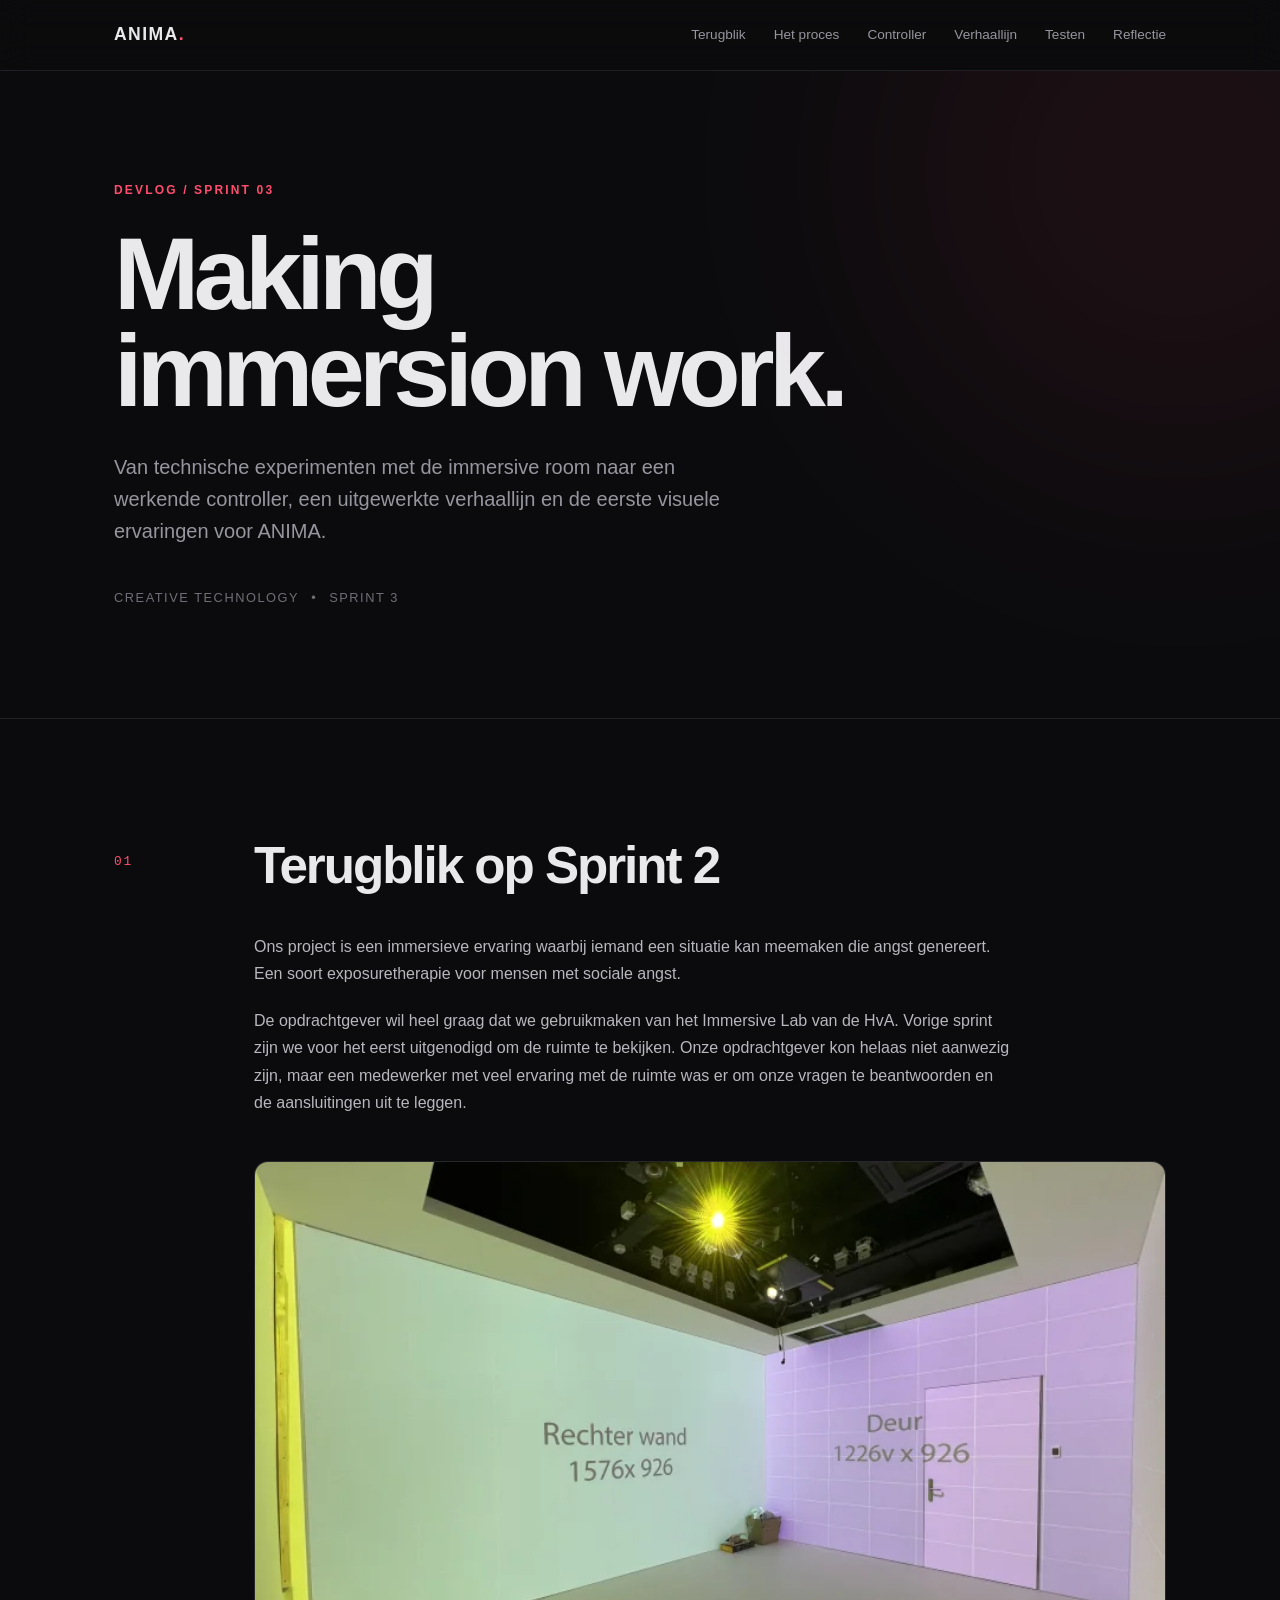
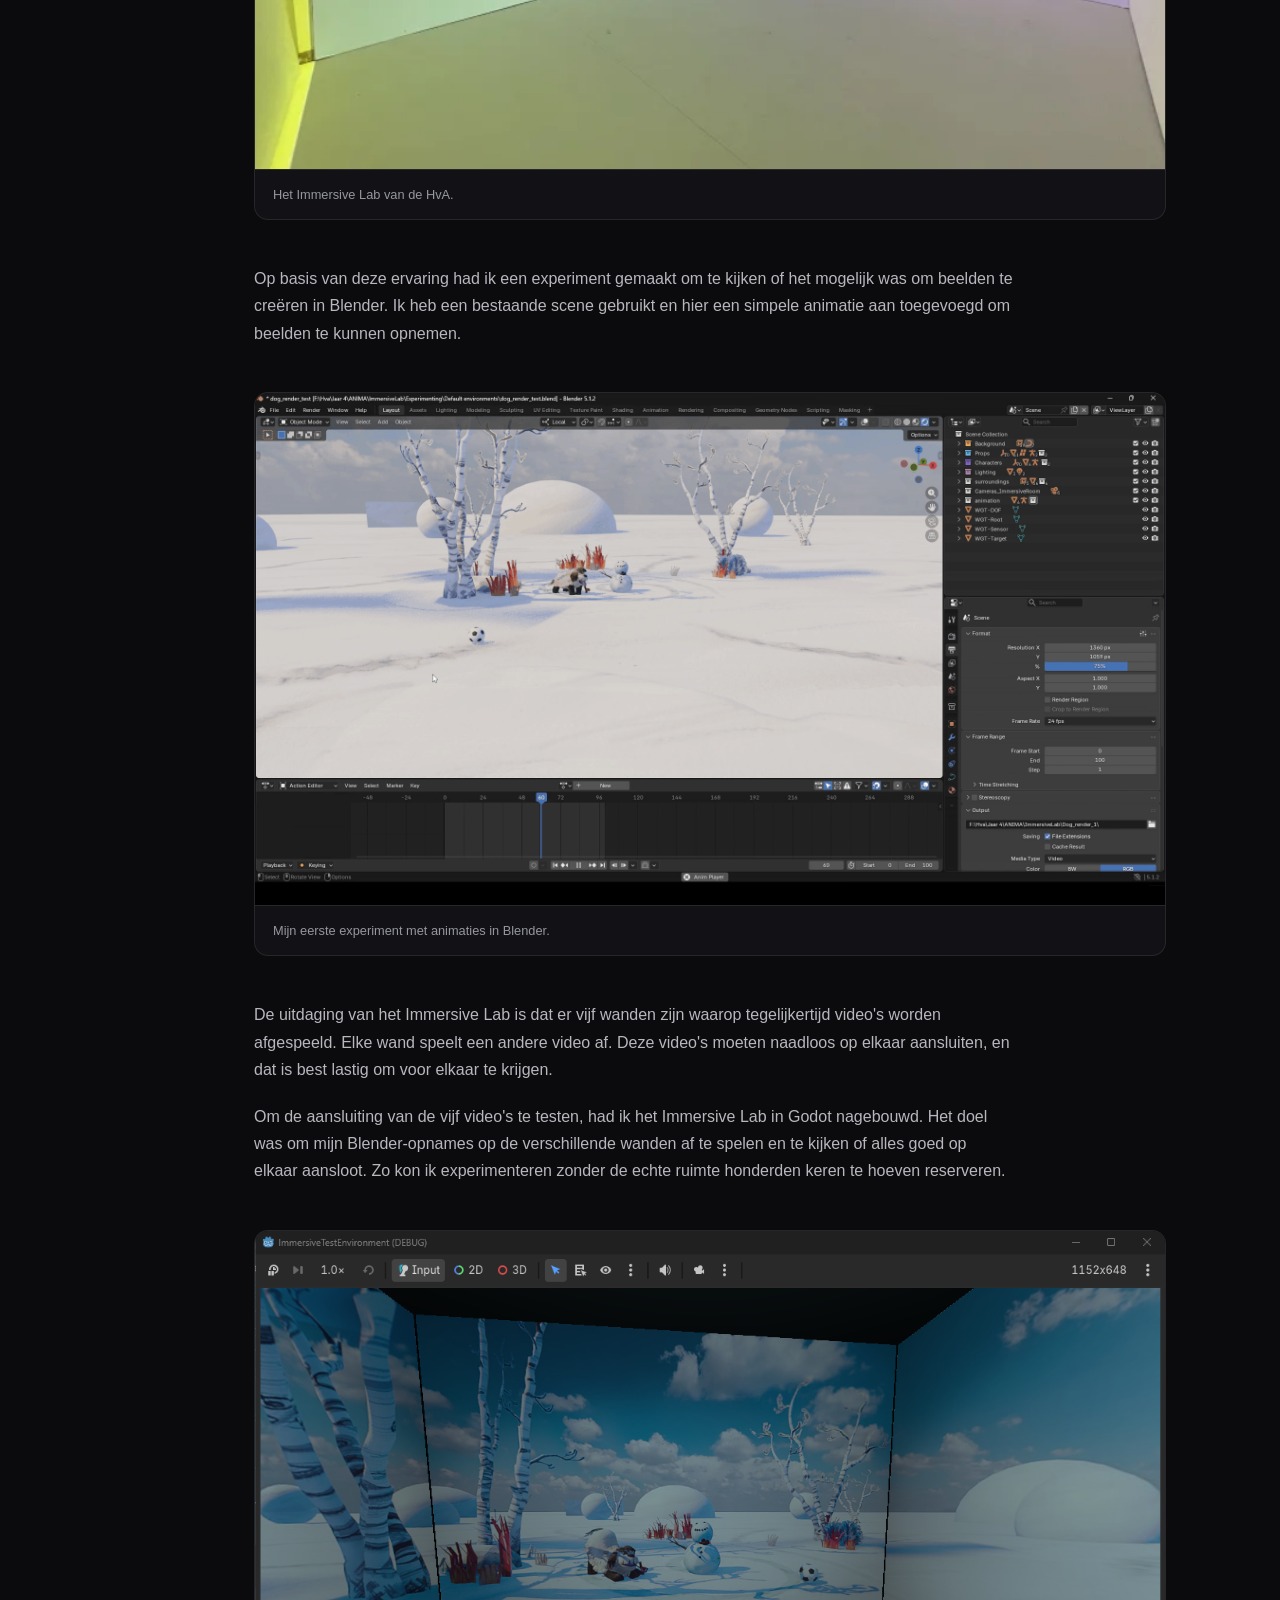
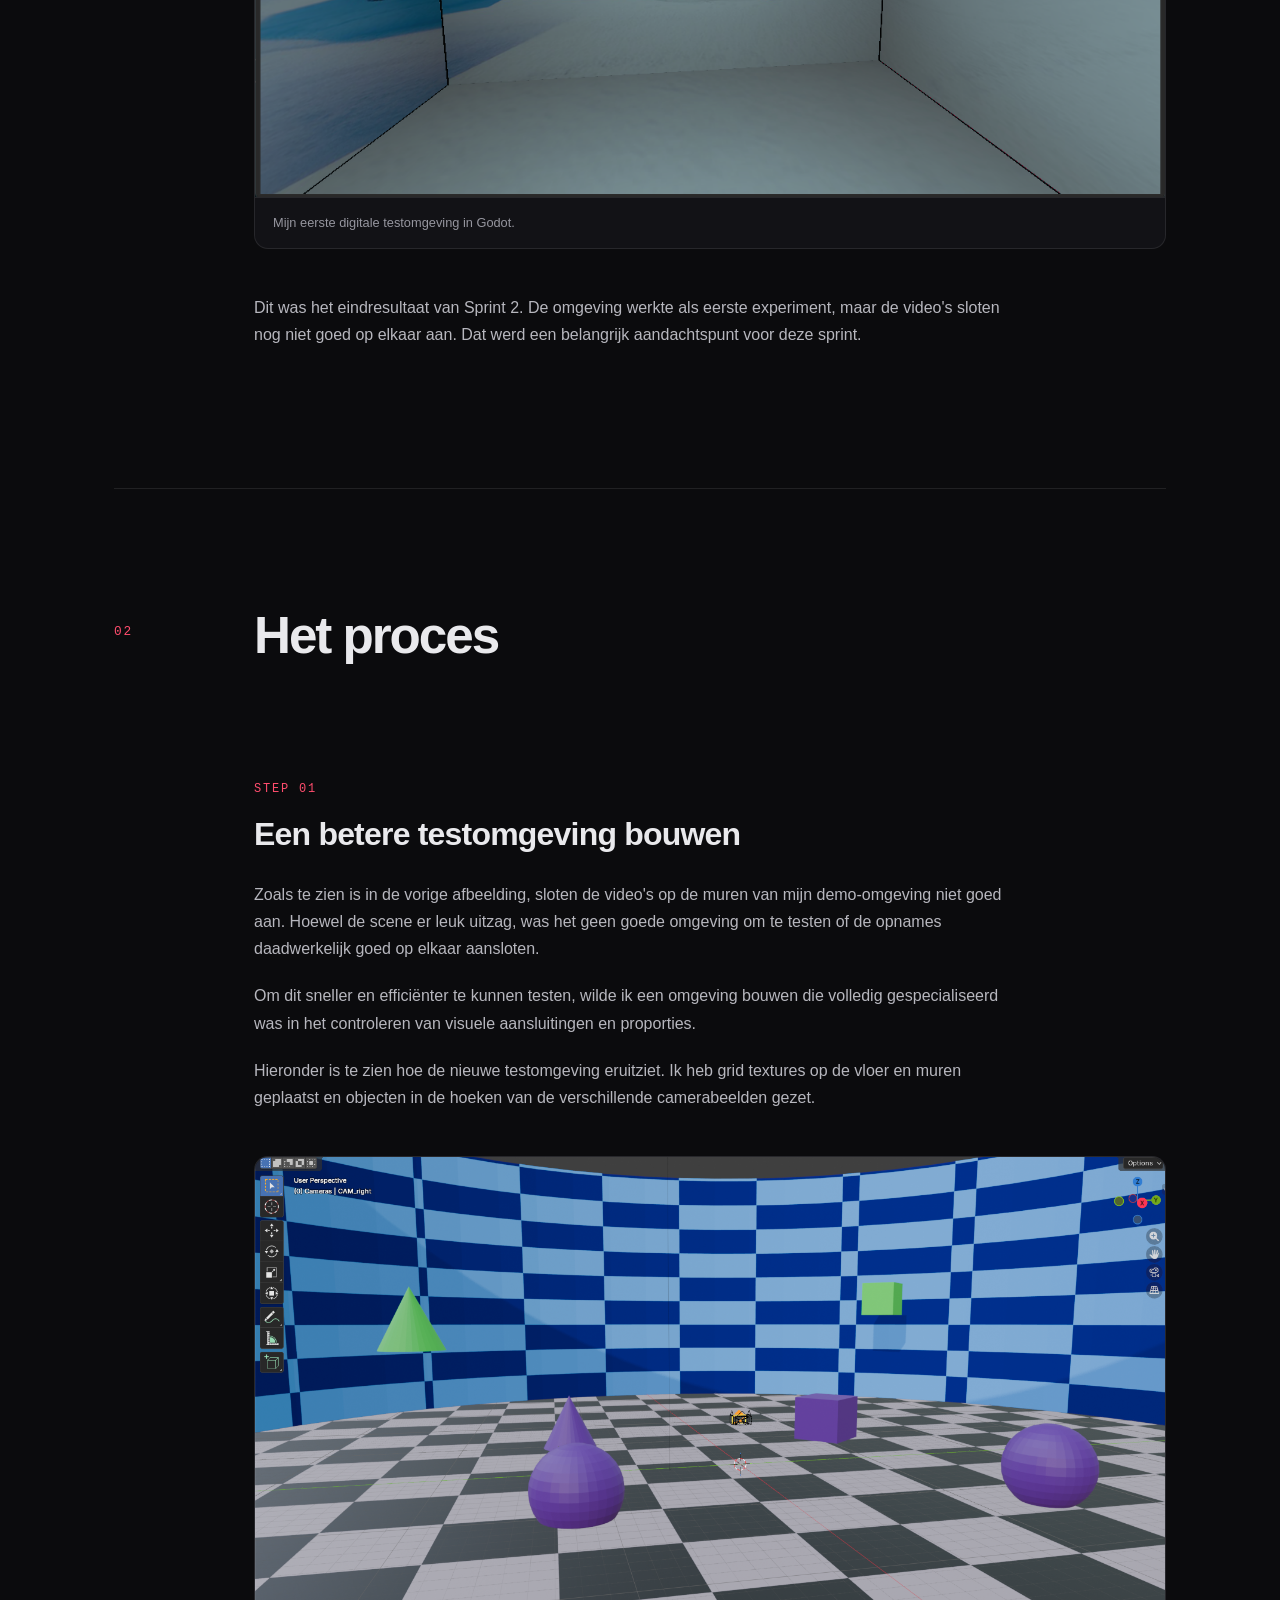
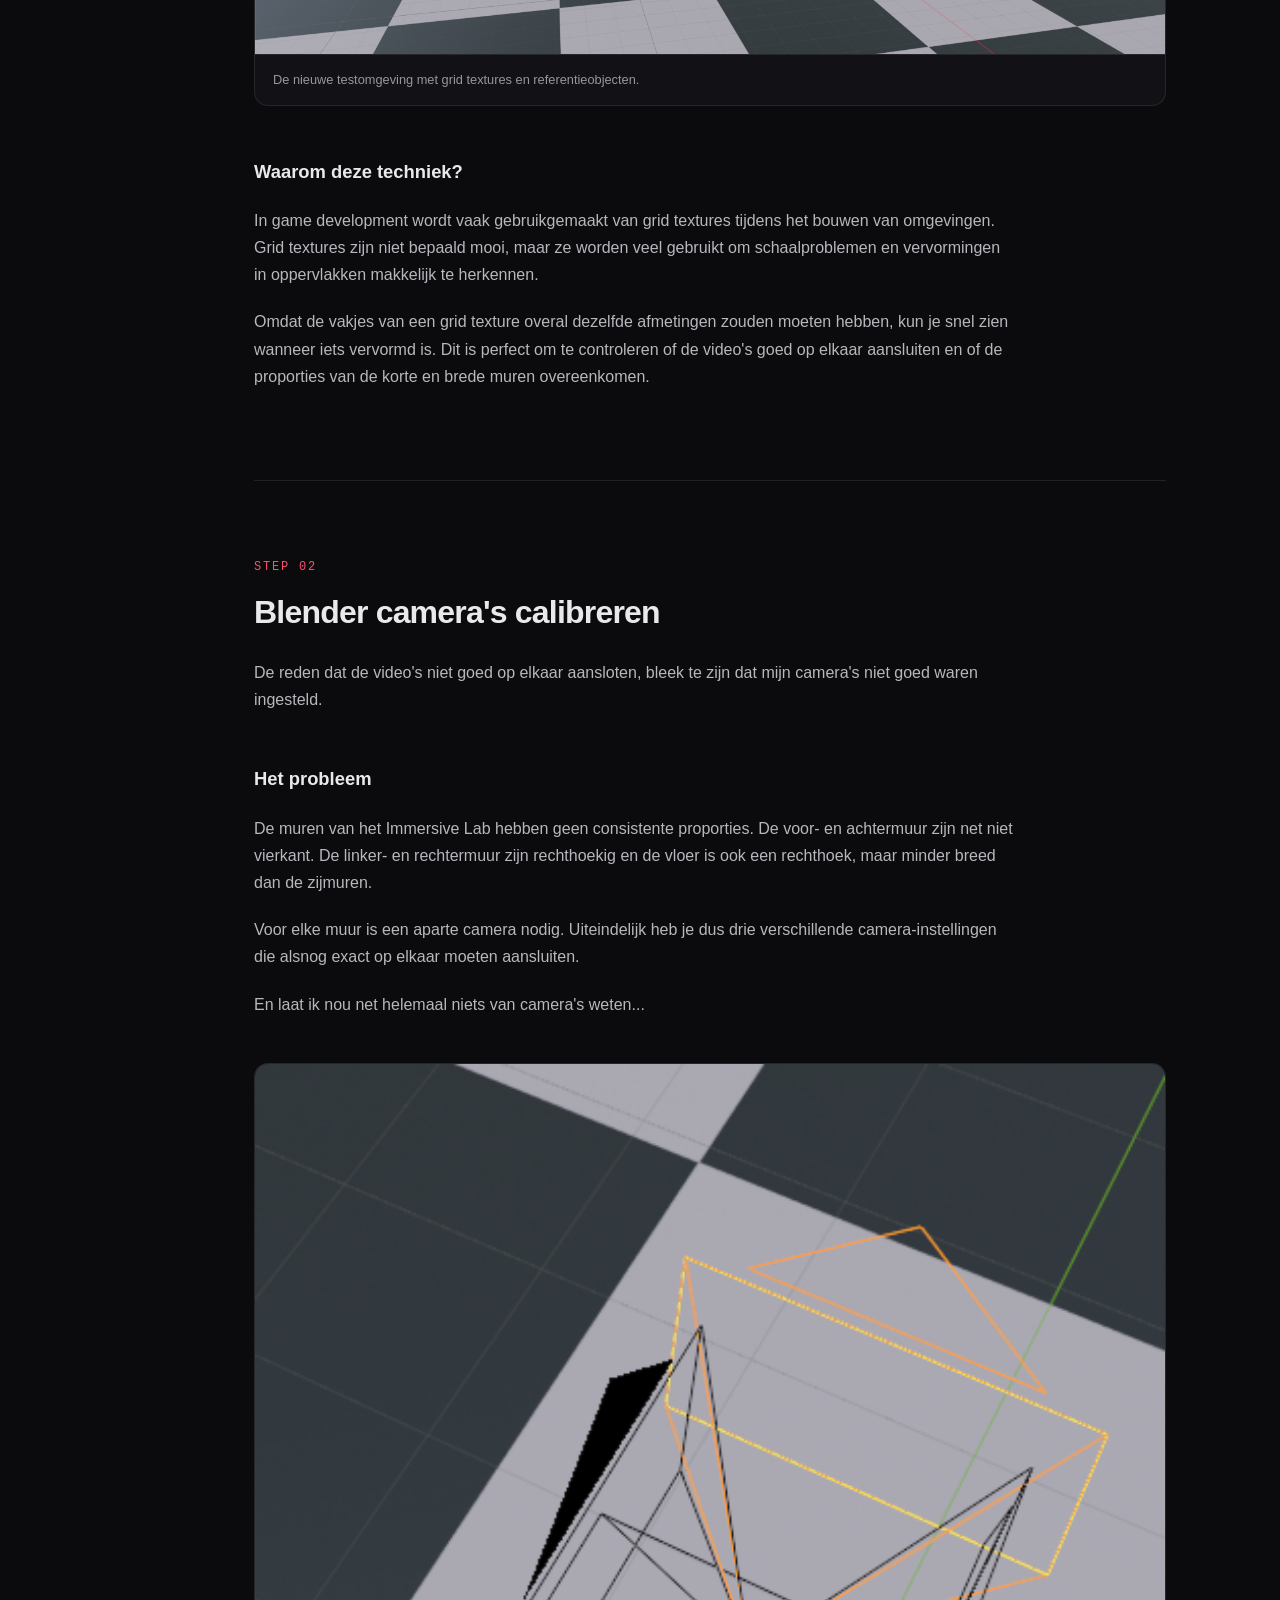
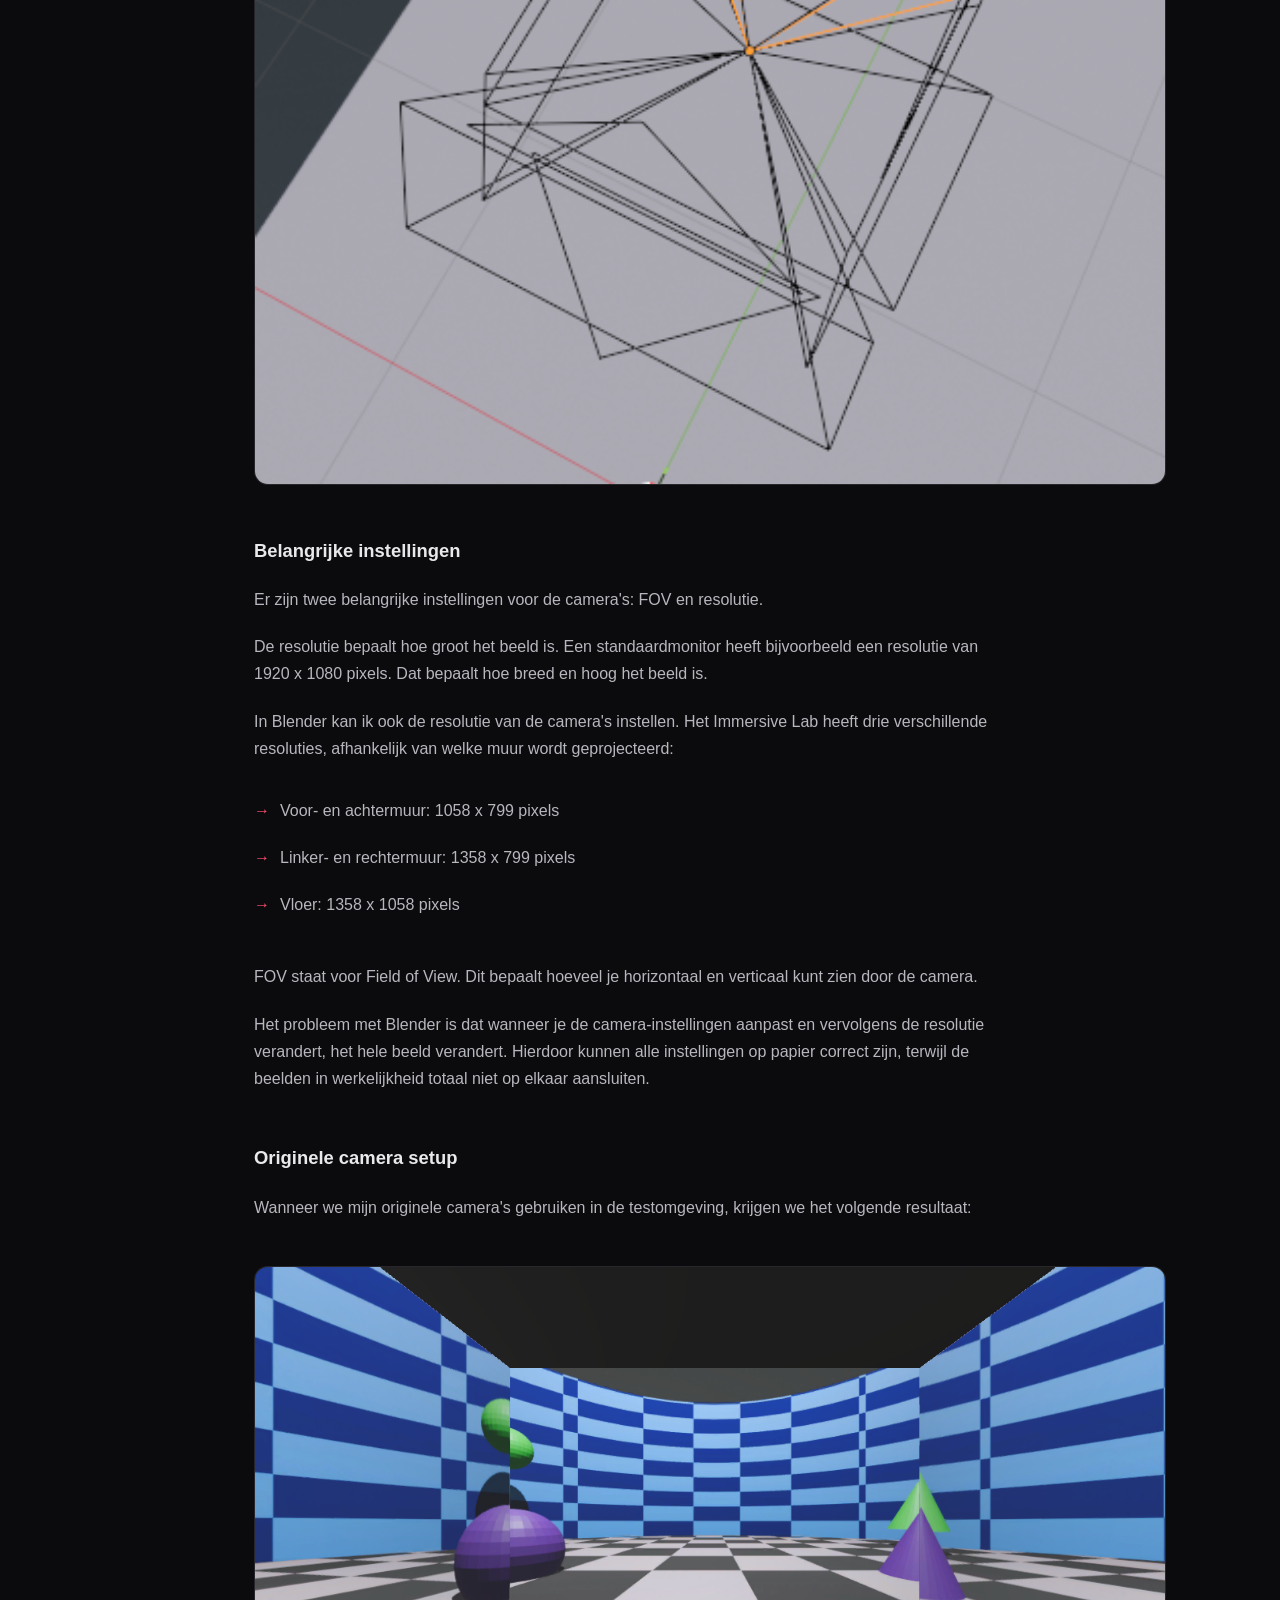
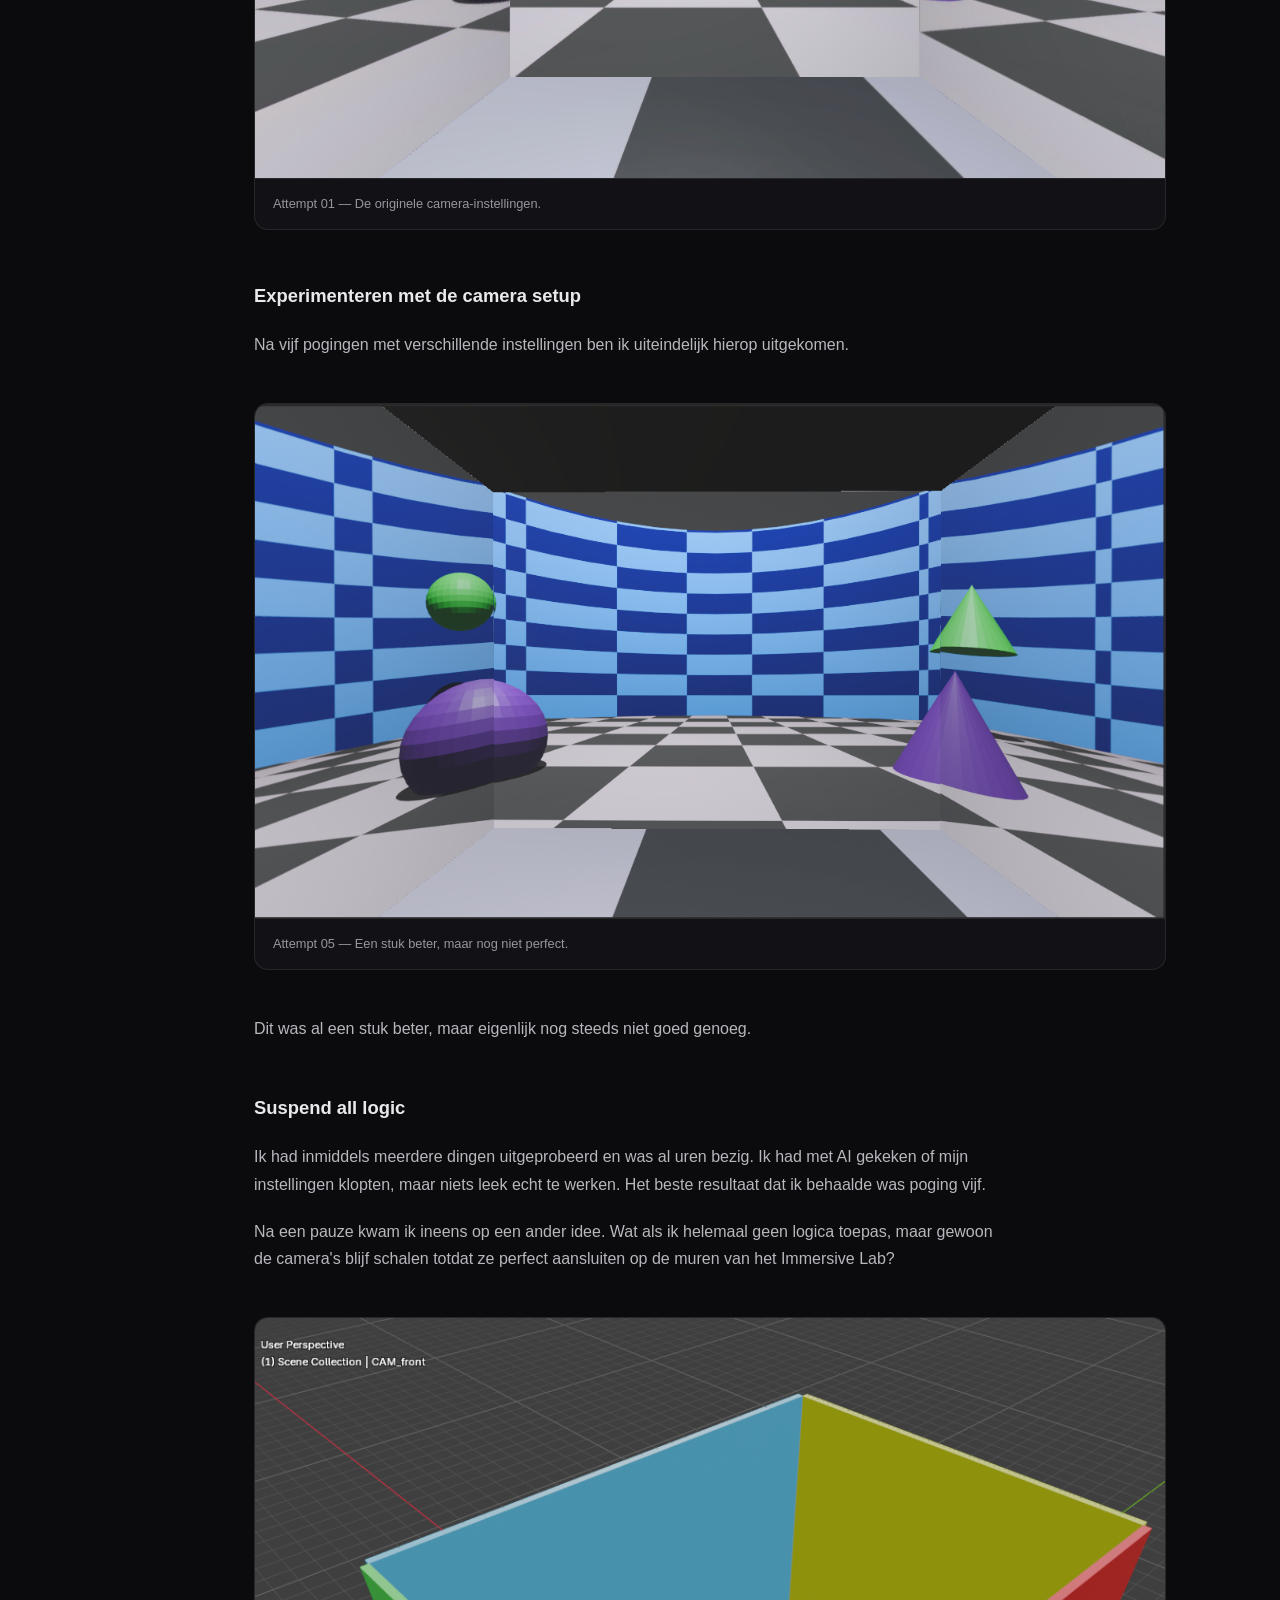
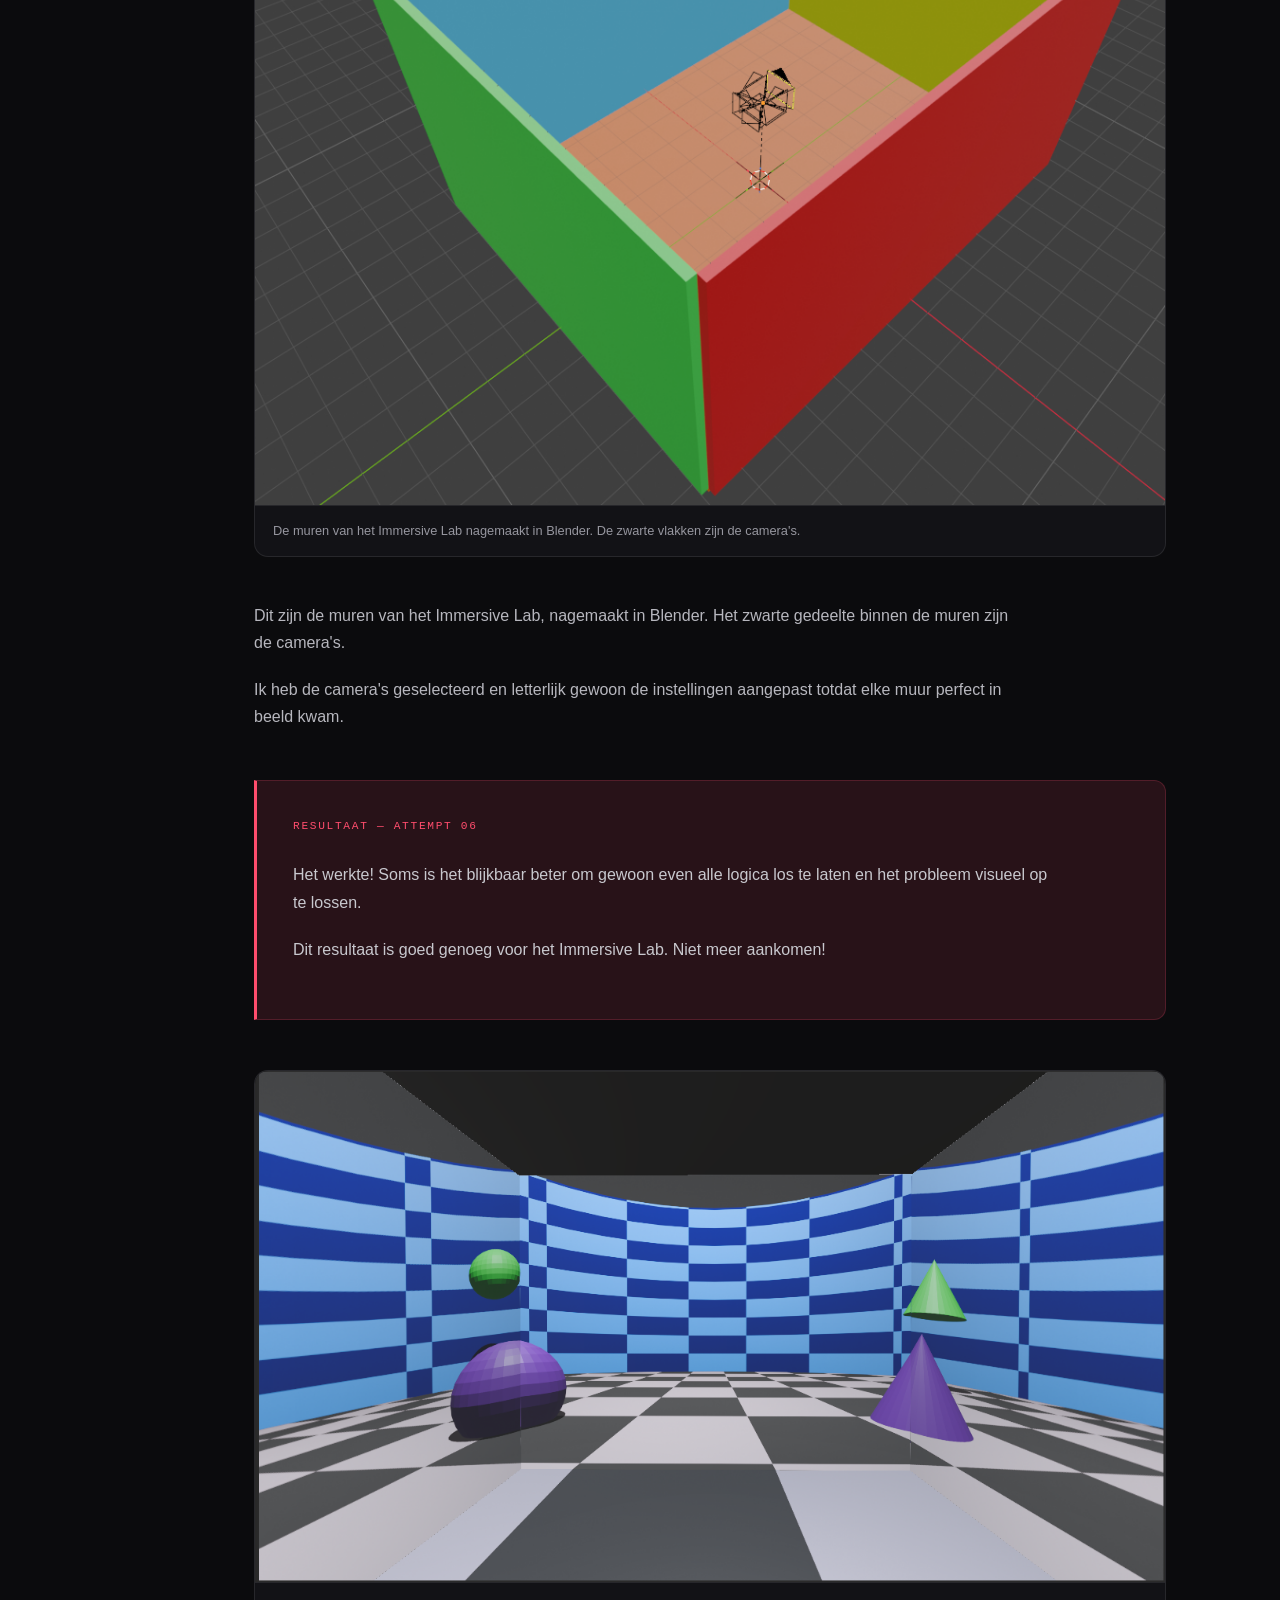
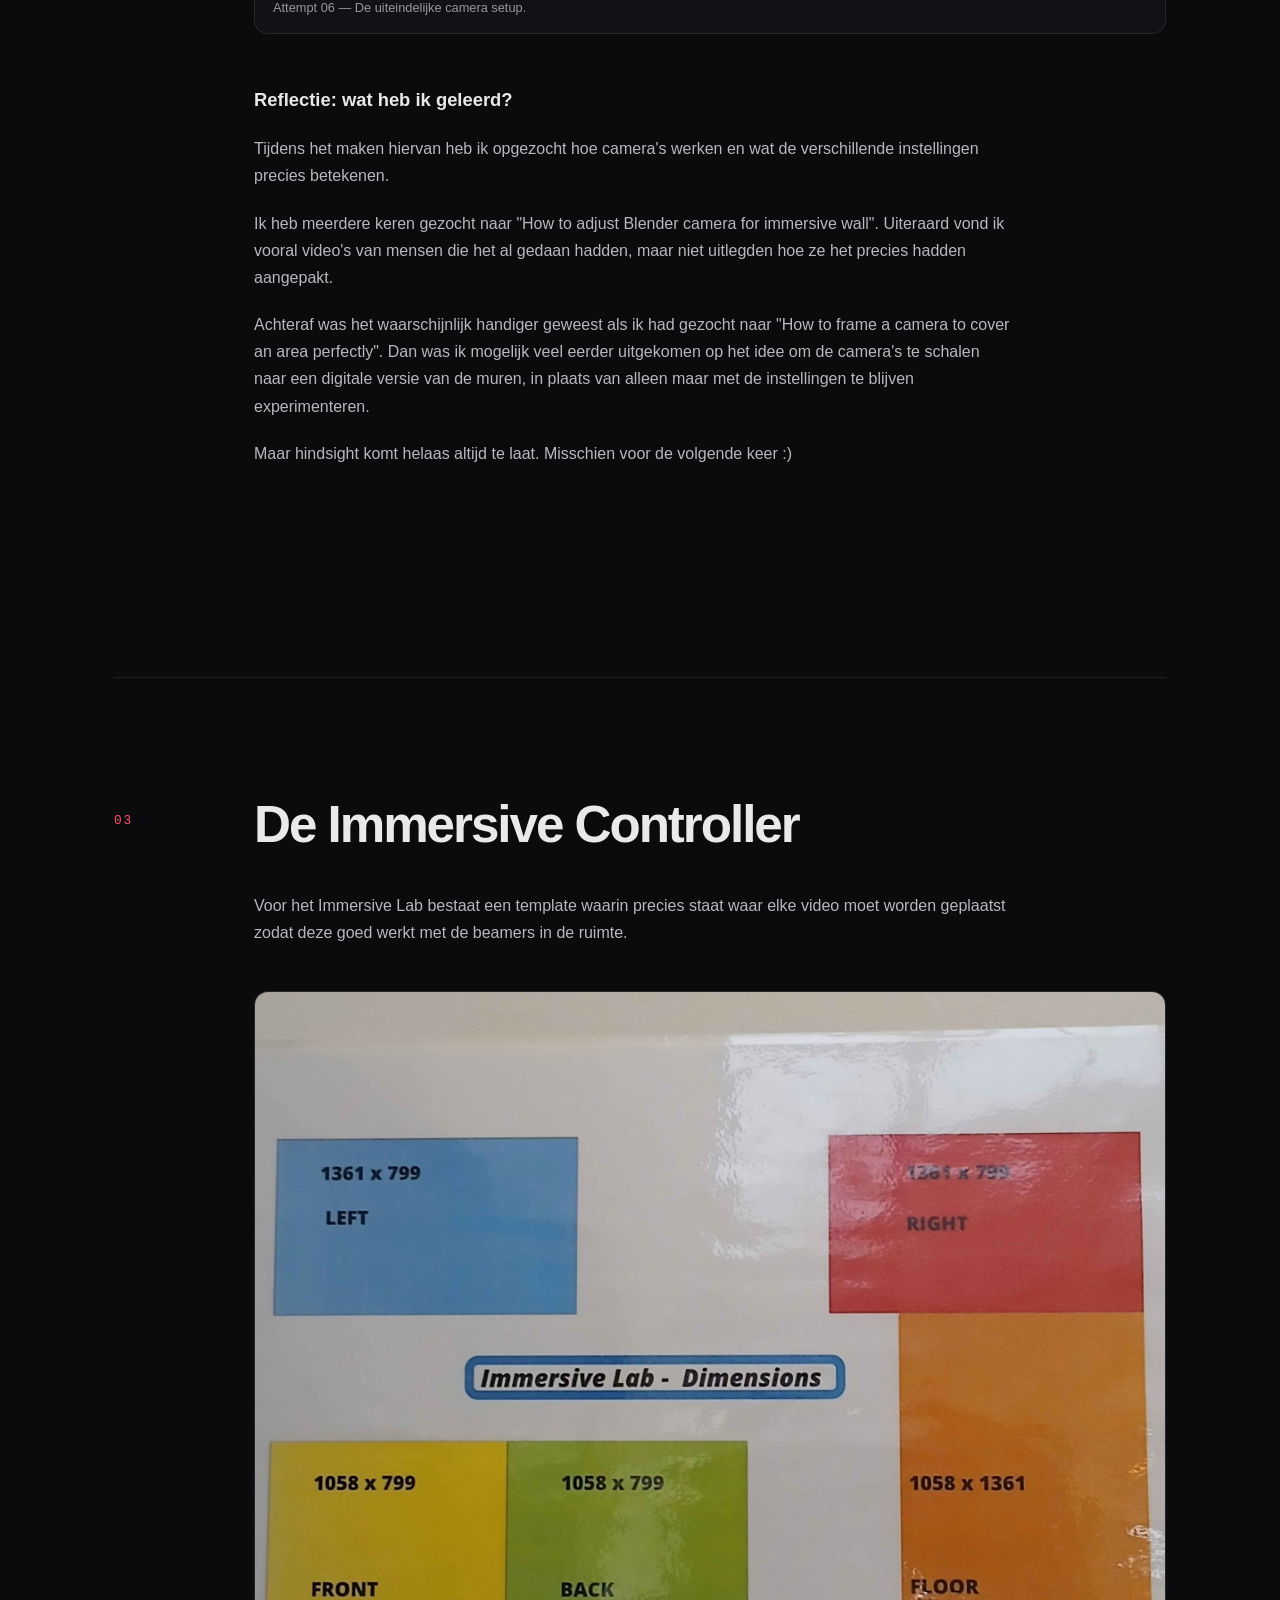
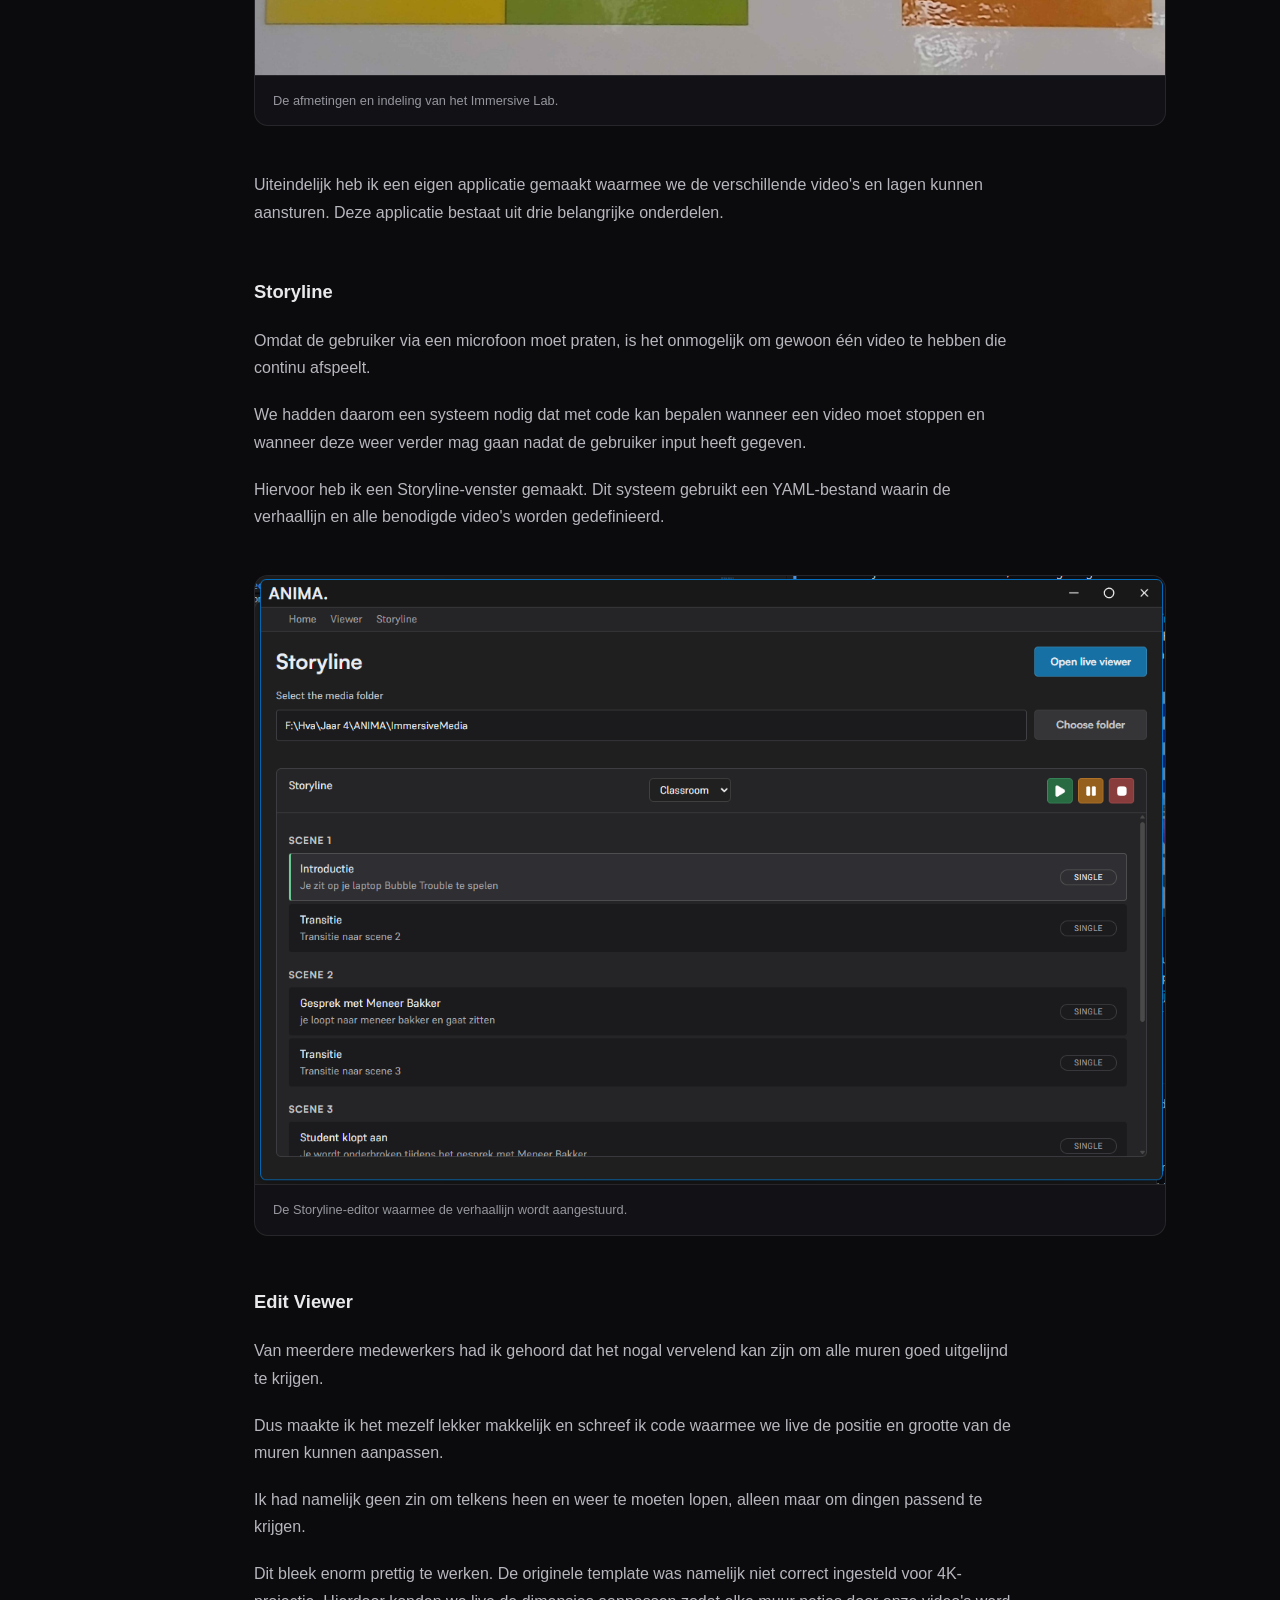
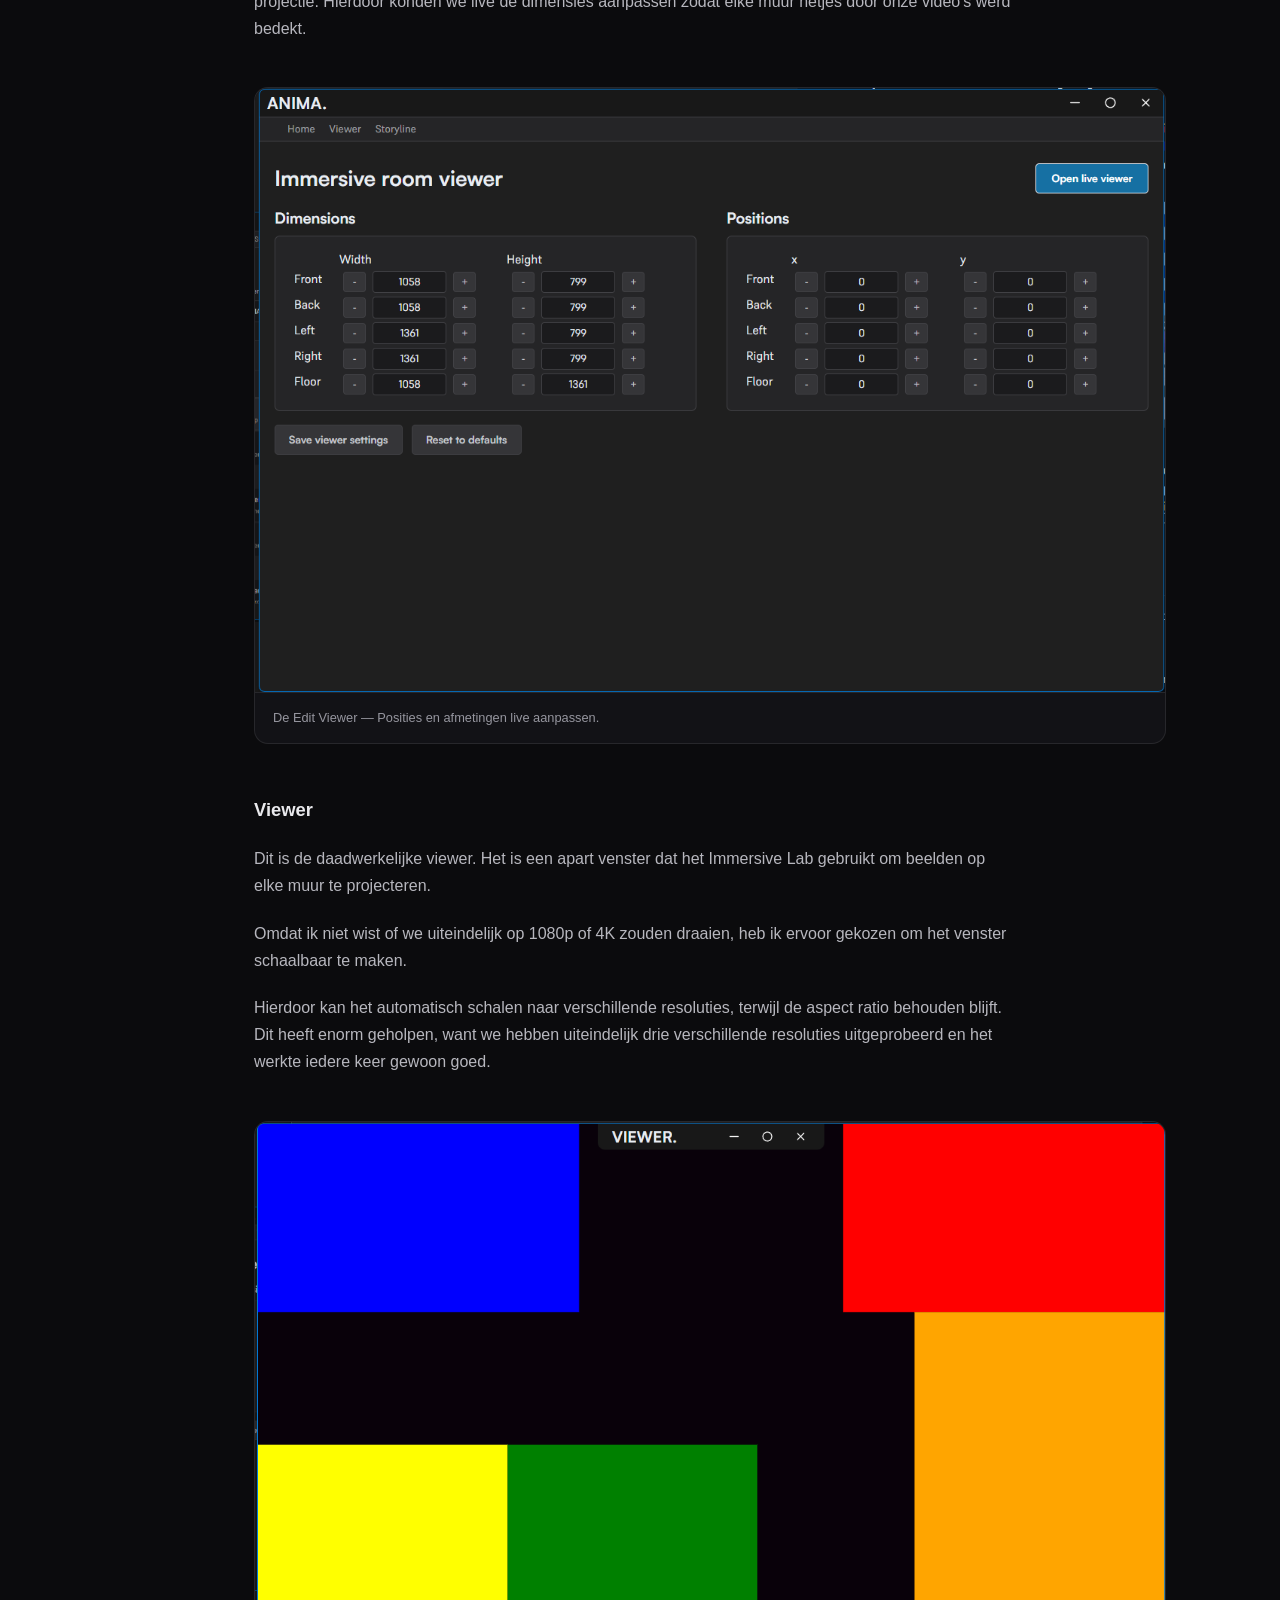
==== commit abee4030: "ugh 2" ====
--- a/sprint3.html
+++ b/sprint3.html
@@ -87,7 +87,7 @@
 
                 <figure class="image-card">
                     <img
-                        src="../images/sprint1/immersive_studio.png"
+                        src="images/sprint1/immersive_studio.png"
                         alt="De immersive room van de HvA"
                     >
                     <figcaption>
@@ -105,7 +105,7 @@
 
                 <figure class="image-card large">
                     <img
-                        src="../images/sprint2/animation.gif"
+                        src="images/sprint2/animation.gif"
                         alt="Eerste Blender animatie-experiment"
                     >
                     <figcaption>
@@ -132,7 +132,7 @@
 
                 <figure class="image-card large">
                     <img
-                        src="../images/sprint2/godot_immersive%20room.png"
+                        src="images/sprint2/godot_immersive%20room.png"
                         alt="Immersive room nagebouwd in Godot"
                     >
                     <figcaption>
@@ -195,7 +195,7 @@
 
                     <figure class="image-card large">
                         <img
-                            src="../images/sprint3/calibration_room.png"
+                            src="images/sprint3/calibration_room.png"
                             alt="Mijn nieuwe calibration room"
                         >
                         <figcaption>
@@ -272,7 +272,7 @@
 
                     <figure class="image-card">
                         <img
-                            src="../images/sprint3/cameras.png"
+                            src="images/sprint3/cameras.png"
                             alt="De verschillende camera's voor de immersive room"
                         >
                     </figure>
@@ -335,7 +335,7 @@
 
                     <figure class="image-card large">
                         <img
-                            src="../images/sprint3/attempt1.png"
+                            src="images/sprint3/attempt1.png"
                             alt="Eerste poging met de originele camera-instellingen"
                         >
                         <figcaption>
@@ -355,7 +355,7 @@
 
                     <figure class="image-card large">
                         <img
-                            src="../images/sprint3/attempt5.png"
+                            src="images/sprint3/attempt5.png"
                             alt="Vijfde poging met aangepaste camera-instellingen"
                         >
                         <figcaption>
@@ -391,7 +391,7 @@
 
                     <figure class="image-card large">
                         <img
-                            src="../images/sprint3/blender_base.png"
+                            src="images/sprint3/blender_base.png"
                             alt="Digitale reconstructie van de immersive room in Blender"
                         >
                         <figcaption>
@@ -433,7 +433,7 @@
 
                     <figure class="image-card large">
                         <img
-                            src="../images/sprint3/attempt6.png"
+                            src="images/sprint3/attempt6.png"
                             alt="Succesvolle zesde camera-calibratiepoging"
                         >
                         <figcaption>
@@ -500,7 +500,7 @@
 
                 <figure class="image-card large">
                     <img
-                        src="../images/sprint2/IR_dimensions.jpg"
+                        src="images/sprint2/IR_dimensions.jpg"
                         alt="Template met de afmetingen van de immersive room"
                     >
                     <figcaption>
@@ -543,7 +543,7 @@
 
                 <figure class="image-card large">
                     <img
-                        src="../images/sprint3/storyline.png"
+                        src="images/sprint3/storyline.png"
                         alt="Het Storyline-venster van mijn controller"
                     >
                     <figcaption>
@@ -585,7 +585,7 @@
 
                 <figure class="image-card large">
                     <img
-                        src="../images/sprint3/ViewerEdit.png"
+                        src="images/sprint3/ViewerEdit.png"
                         alt="Edit Viewer waarmee de projectievlakken aangepast kunnen worden"
                     >
                     <figcaption>
@@ -622,7 +622,7 @@
 
                 <figure class="image-card large">
                     <img
-                        src="../images/sprint3/viewer.png"
+                        src="images/sprint3/viewer.png"
                         alt="De uiteindelijke Immersive Viewer"
                     >
                     <figcaption>
@@ -836,7 +836,7 @@
 
                 <figure class="image-card large">
                     <img
-                        src="../images/sprint3/classroom.png"
+                        src="images/sprint3/classroom.png"
                         alt="Het nagemaakte HvA klaslokaal in Blender"
                     >
                     <figcaption>
@@ -875,7 +875,7 @@
 
                 <figure class="image-card">
                     <img
-                        src="../images/sprint3/mentor.png"
+                        src="images/sprint3/mentor.png"
                         alt="Het gekozen 3D-model voor meneer Bakker"
                     >
                     <figcaption>
@@ -953,7 +953,7 @@
                 <figure class="image-card large">
 
                     <video
-                        src="../images/sprint3/front.mp4"
+                        src="images/sprint3/front.mp4"
                         controls
                         playsinline
                         preload="metadata"
@@ -1003,7 +1003,7 @@
 
                 <figure class="image-card large">
                     <img
-                        src="../images/sprint3/camera.png"
+                        src="images/sprint3/camera.png"
                         alt="Testopstelling met de immersive projectie"
                     >
                     <figcaption>
@@ -1094,7 +1094,7 @@
 
                     <figure class="image-card large">
                         <img
-                            src="../images/sprint3/test.png"
+                            src="images/sprint3/test.png"
                             alt="Mock-up van de test en de uiteindelijke ervaring"
                         >
                     </figure>
